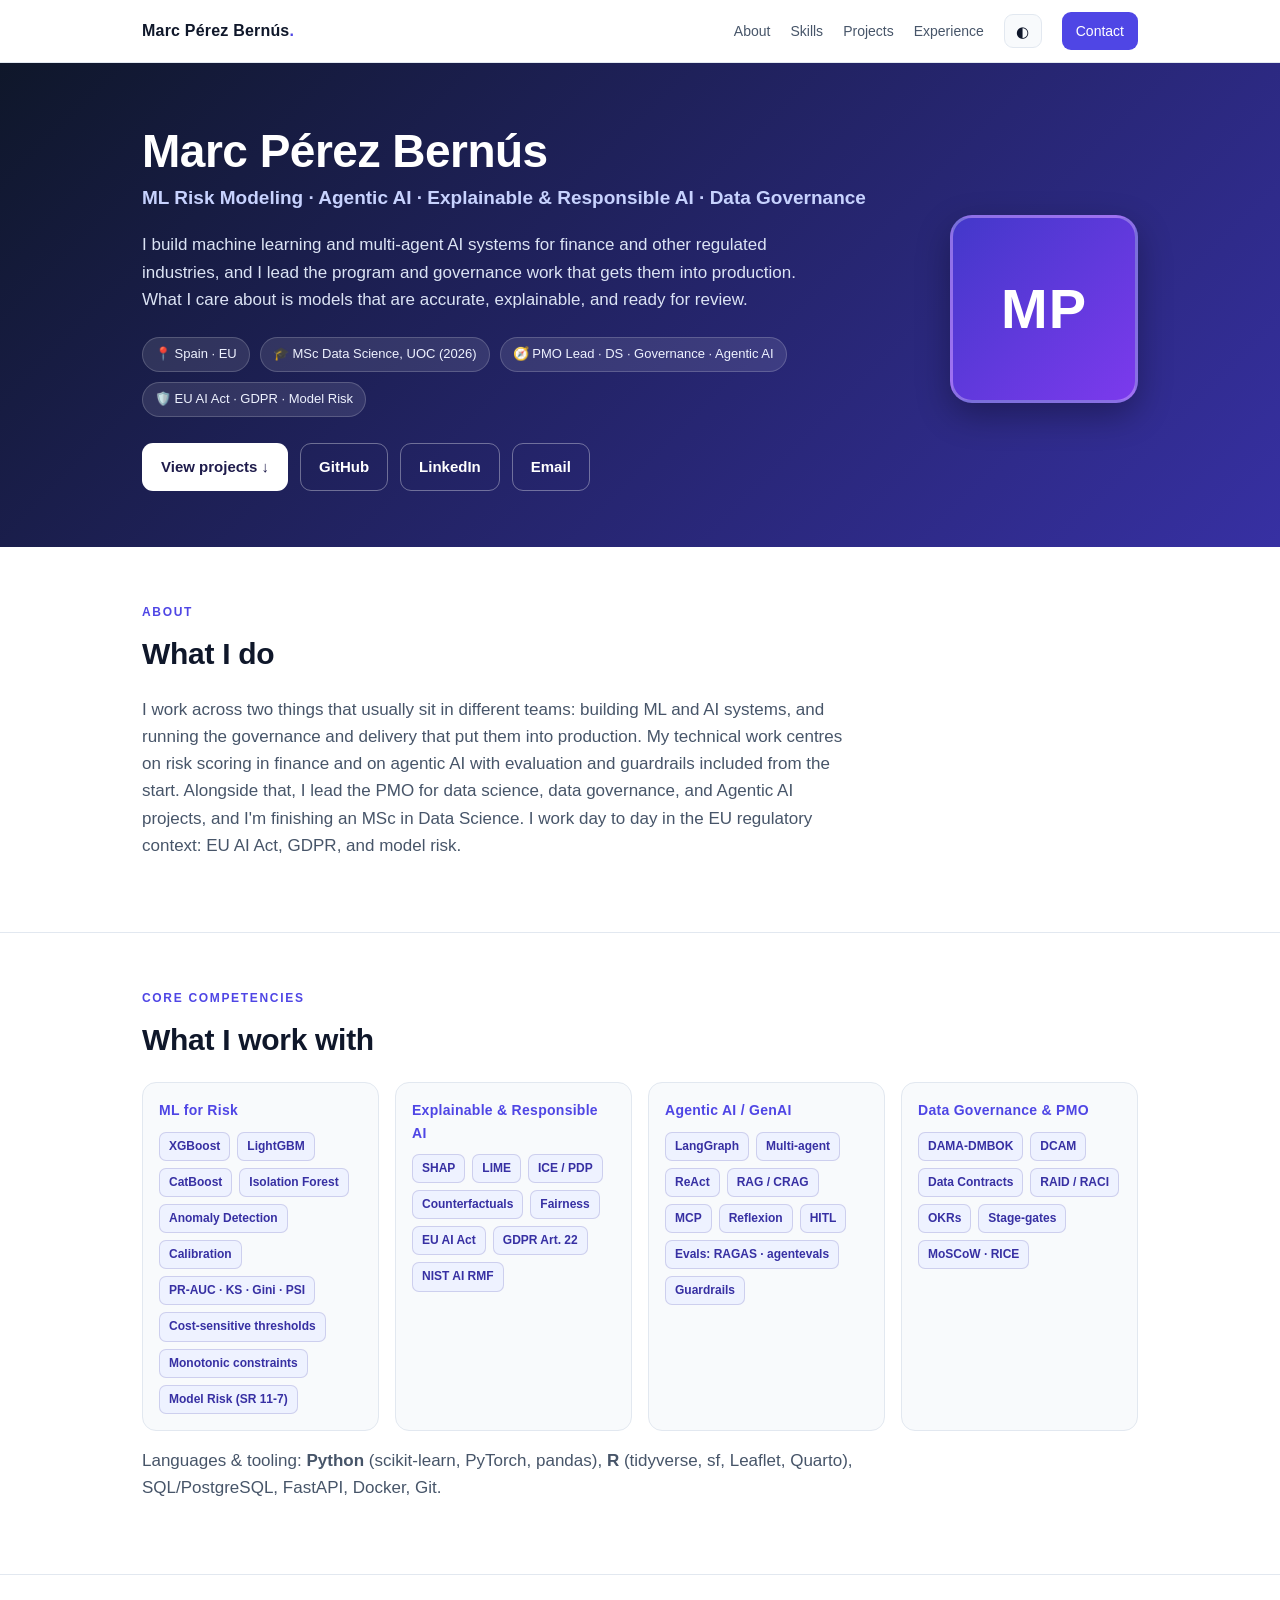
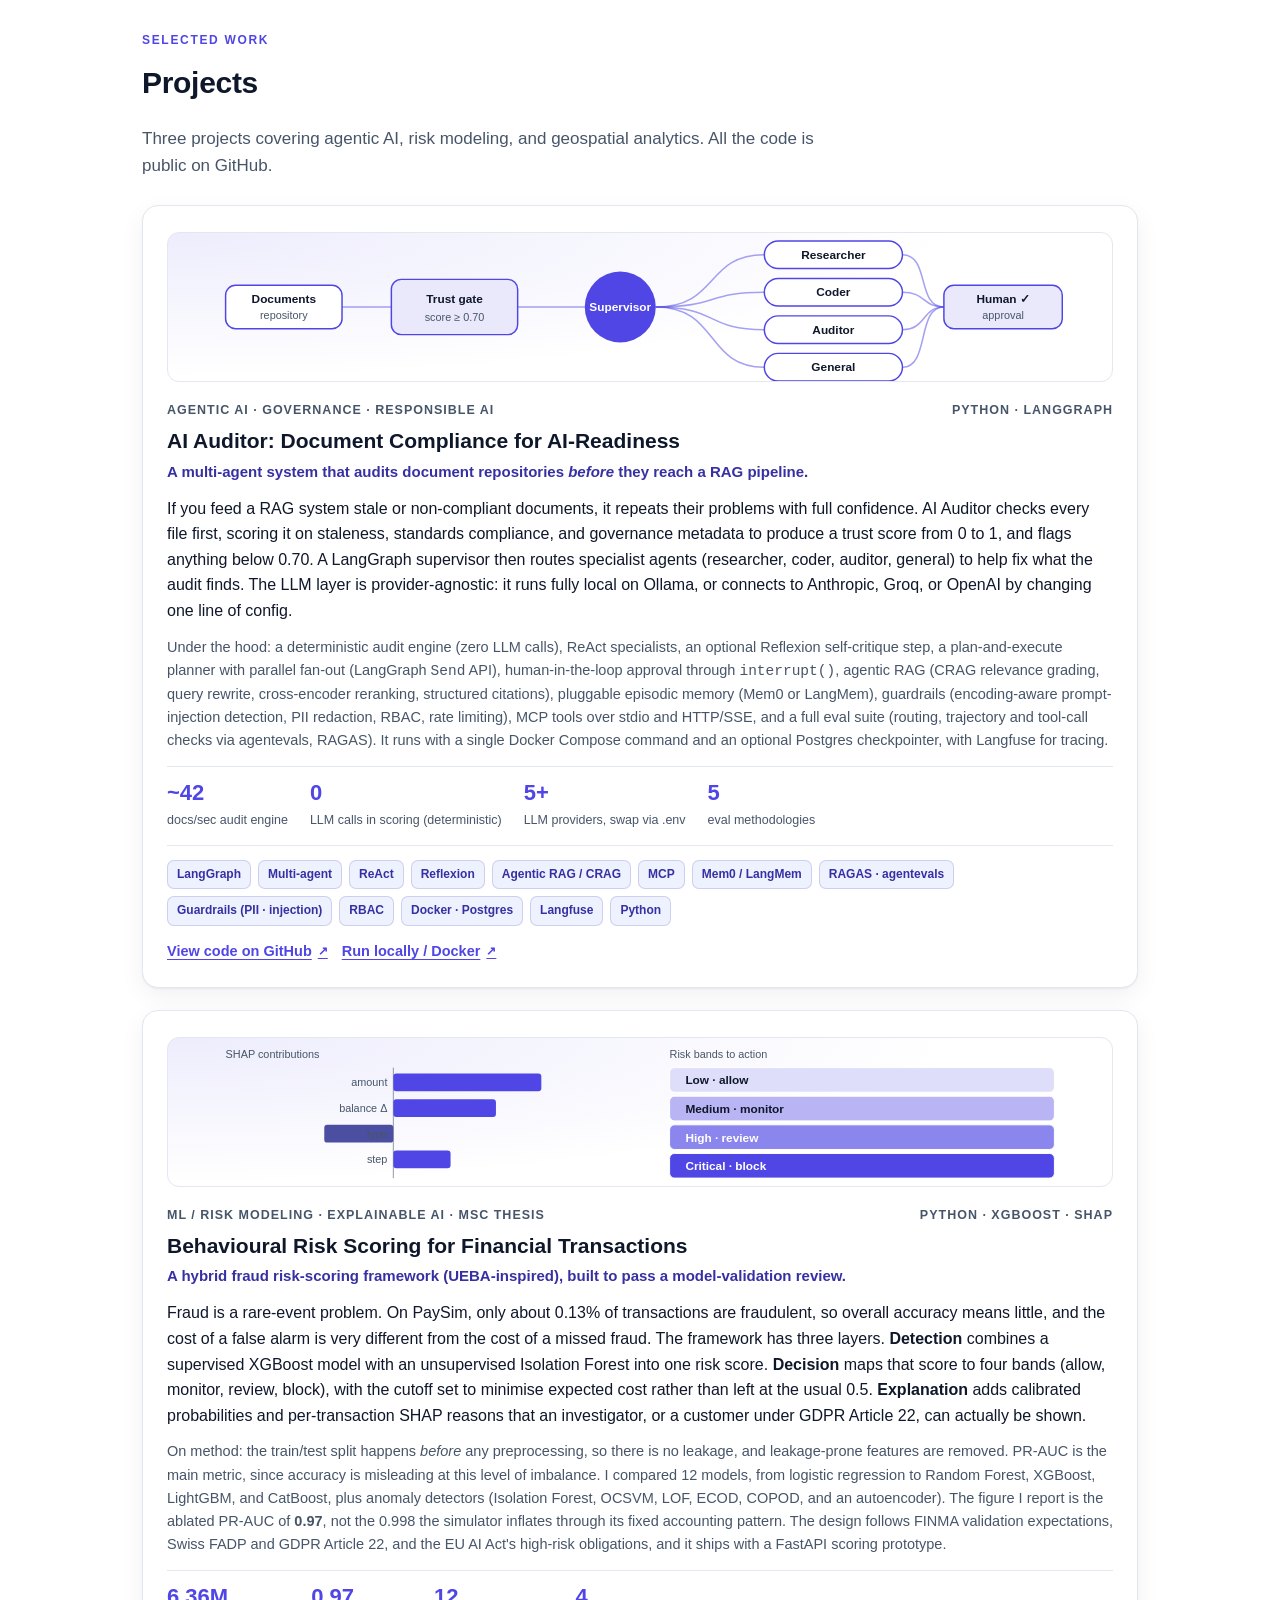
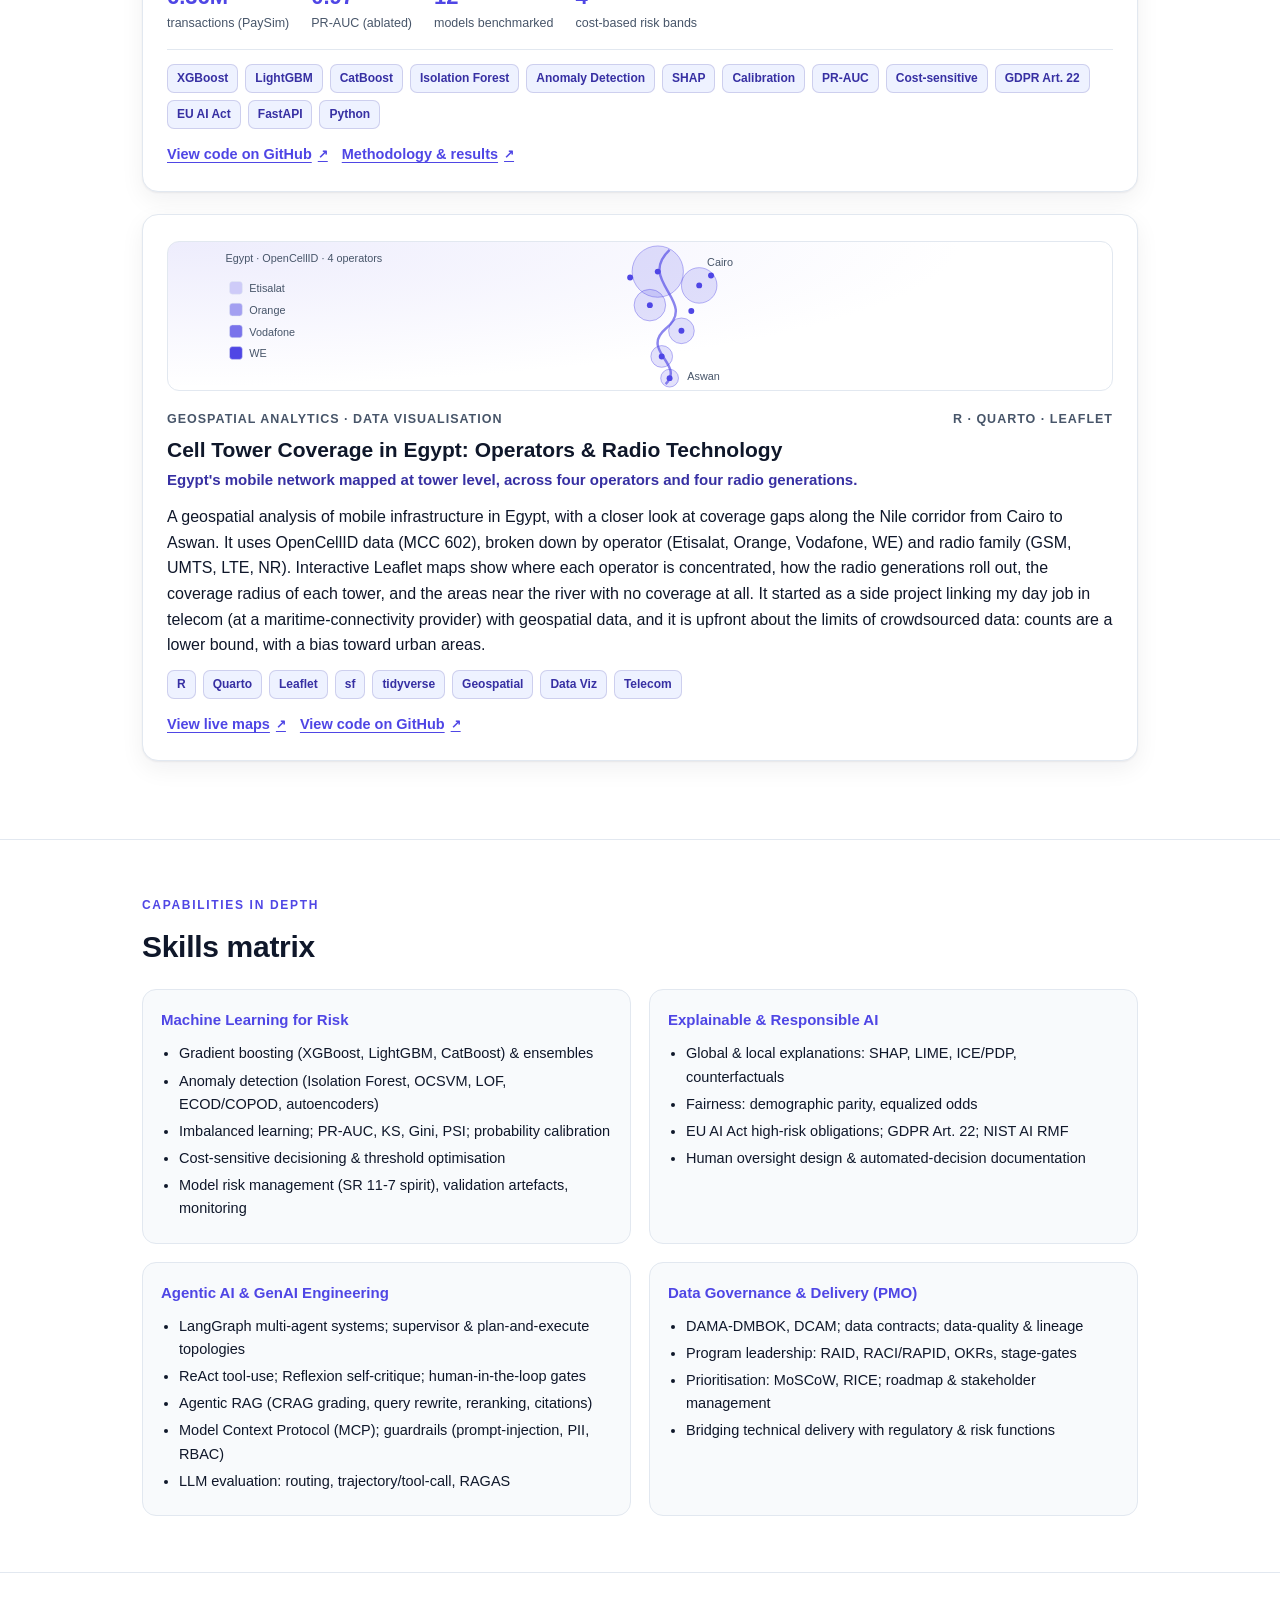
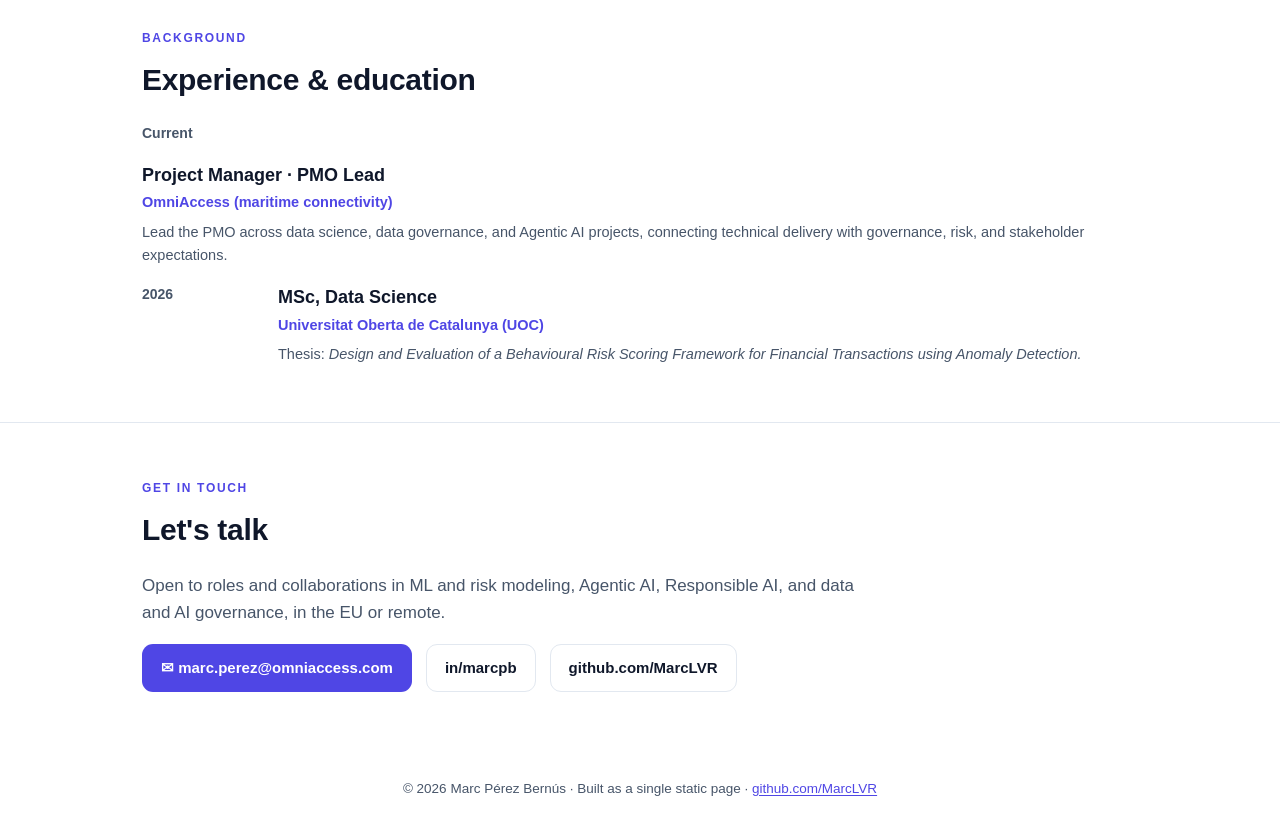
==== index.html @ 015f1d03 "Add files via upload" ====
<!doctype html>
<html lang="en">
<head>
<meta charset="utf-8" />
<meta name="viewport" content="width=device-width, initial-scale=1" />
<title>Marc Pérez Bernús · ML Risk Modeling · Agentic AI · Responsible AI</title>
<meta name="description" content="Marc Pérez Bernús, Data Scientist and PMO lead who builds and governs machine learning and multi-agent AI for regulated industries. ML risk scoring (XGBoost, SHAP, calibration), Agentic AI (LangGraph, RAG, MCP), Responsible AI (EU AI Act, GDPR), and data governance." />
<meta name="author" content="Marc Pérez Bernús" />
<meta name="keywords" content="Machine Learning, Data Science, Risk Modeling, Credit Risk, Fraud Detection, XGBoost, LightGBM, Isolation Forest, SHAP, Explainable AI, Responsible AI, EU AI Act, GDPR, Model Risk Management, Agentic AI, LangGraph, Multi-agent, RAG, MCP, Data Governance, DAMA-DMBOK, PMO, Python" />

<!-- Open Graph / social -->
<meta property="og:type" content="profile" />
<meta property="og:title" content="Marc Pérez Bernús · ML Risk Modeling · Agentic AI · Responsible AI" />
<meta property="og:description" content="Data Scientist and PMO lead who builds and governs AI for regulated industries. Selected projects in ML risk scoring, agentic AI, and geospatial analytics." />
<meta property="og:image" content="https://avatars.githubusercontent.com/u/26000284?v=4" />
<meta name="twitter:card" content="summary" />

<link rel="icon" href="https://avatars.githubusercontent.com/u/26000284?v=4" />

<!-- Structured data for search engines -->
<script type="application/ld+json">
{
  "@context": "https://schema.org",
  "@type": "Person",
  "name": "Marc Pérez Bernús",
  "alternateName": "MarcLVR",
  "jobTitle": "Data Scientist · PMO Lead (Data Science, Data Governance, Agentic AI)",
  "image": "https://avatars.githubusercontent.com/u/26000284?v=4",
  "email": "mailto:marc.perez@omniaccess.com",
  "url": "https://marclvr.github.io",
  "worksFor": { "@type": "Organization", "name": "OmniAccess" },
  "alumniOf": { "@type": "CollegeOrUniversity", "name": "Universitat Oberta de Catalunya (UOC)" },
  "address": { "@type": "PostalAddress", "addressCountry": "ES" },
  "sameAs": [
    "https://github.com/MarcLVR",
    "https://www.linkedin.com/in/marcpb"
  ],
  "knowsAbout": [
    "Machine Learning", "Credit and Fraud Risk Scoring", "XGBoost", "LightGBM", "CatBoost",
    "Anomaly Detection", "Isolation Forest", "Probability Calibration", "PR-AUC", "Cost-sensitive Decisioning",
    "Model Risk Management", "Explainable AI", "SHAP", "Fairness", "Responsible AI",
    "EU AI Act", "GDPR Article 22", "NIST AI RMF",
    "Agentic AI", "LangGraph", "Multi-agent Systems", "ReAct", "Retrieval-Augmented Generation", "Model Context Protocol",
    "LLM Evaluation", "RAGAS", "Guardrails",
    "Data Governance", "DAMA-DMBOK", "DCAM", "Data Contracts", "PMO", "Python"
  ]
}
</script>

<style>
  :root{
    --bg:#ffffff; --surface:#f8fafc; --card:#ffffff; --ink:#0f172a; --muted:#475569;
    --line:#e2e8f0; --accent:#4f46e5; --accent-ink:#3730a3; --chip:#eef2ff; --chip-ink:#3730a3;
    --hero-1:#0f172a; --hero-2:#3730a3; --hero-ink:#e2e8f0; --shadow:0 1px 2px rgba(15,23,42,.06),0 8px 24px rgba(15,23,42,.06);
    --maxw:1040px;
  }
  @media (prefers-color-scheme: dark){
    :root{
      --bg:#0b1020; --surface:#0f172a; --card:#111a2e; --ink:#e8edf6; --muted:#9fb0c9;
      --line:#1e293b; --accent:#818cf8; --accent-ink:#c7d2fe; --chip:#1e1b4b; --chip-ink:#c7d2fe;
      --hero-1:#070b16; --hero-2:#1e1b4b; --hero-ink:#e8edf6; --shadow:0 1px 2px rgba(0,0,0,.4),0 10px 30px rgba(0,0,0,.35);
    }
  }
  [data-theme="light"]{
    --bg:#ffffff; --surface:#f8fafc; --card:#ffffff; --ink:#0f172a; --muted:#475569;
    --line:#e2e8f0; --accent:#4f46e5; --accent-ink:#3730a3; --chip:#eef2ff; --chip-ink:#3730a3;
    --hero-1:#0f172a; --hero-2:#3730a3; --hero-ink:#e2e8f0;
  }
  [data-theme="dark"]{
    --bg:#0b1020; --surface:#0f172a; --card:#111a2e; --ink:#e8edf6; --muted:#9fb0c9;
    --line:#1e293b; --accent:#818cf8; --accent-ink:#c7d2fe; --chip:#1e1b4b; --chip-ink:#c7d2fe;
    --hero-1:#070b16; --hero-2:#1e1b4b; --hero-ink:#e8edf6;
  }

  *{box-sizing:border-box}
  html{scroll-behavior:smooth}
  body{
    margin:0; background:var(--bg); color:var(--ink);
    font:16px/1.6 -apple-system,BlinkMacSystemFont,"Segoe UI",Roboto,Helvetica,Arial,sans-serif;
    -webkit-font-smoothing:antialiased;
  }
  a{color:var(--accent); text-decoration:none}
  a:hover{text-decoration:underline}
  .wrap{max-width:var(--maxw); margin:0 auto; padding:0 22px}
  .skip{position:absolute;left:-9999px} .skip:focus{left:12px;top:12px;background:#fff;color:#000;padding:8px;border-radius:6px;z-index:99}

  /* Header / nav */
  header.nav{position:sticky;top:0;z-index:50;background:color-mix(in srgb,var(--bg) 88%,transparent);
    backdrop-filter:saturate(160%) blur(10px); border-bottom:1px solid var(--line)}
  .nav-in{display:flex;align-items:center;justify-content:space-between;gap:16px;padding:12px 22px;max-width:var(--maxw);margin:0 auto}
  .brand{font-weight:700;letter-spacing:.2px;color:var(--ink)}
  .brand span{color:var(--accent)}
  .nav-links{display:flex;gap:20px;align-items:center}
  .nav-links a{color:var(--muted);font-size:14px;font-weight:500}
  .nav-links a:hover{color:var(--ink);text-decoration:none}
  .nav-links a.btn-sm,.nav-links a.btn-sm:hover{color:#fff;text-decoration:none}
  .toggle{cursor:pointer;border:1px solid var(--line);background:var(--surface);color:var(--ink);
    width:38px;height:34px;border-radius:9px;font-size:15px;line-height:1}
  @media(max-width:720px){.nav-links a:not(.btn-sm){display:none}}

  /* Hero */
  .hero{background:linear-gradient(135deg,var(--hero-1),var(--hero-2));color:var(--hero-ink);
    padding:64px 0 56px;border-bottom:1px solid var(--line)}
  .hero h1{margin:0 0 6px;font-size:clamp(30px,5vw,46px);line-height:1.08;letter-spacing:-.5px;color:#fff}
  .hero .role{font-size:clamp(15px,2.4vw,19px);font-weight:600;color:#c7d2fe;margin:0 0 18px}
  .hero p.lede{max-width:660px;color:#dbe3f4;font-size:17px;margin:0 0 24px}
  .chips{display:flex;flex-wrap:wrap;gap:10px;margin:0 0 26px}
  .chip{background:rgba(255,255,255,.10);border:1px solid rgba(255,255,255,.18);color:#eef2ff;
    padding:6px 12px;border-radius:999px;font-size:13px;font-weight:500}
  .cta{display:flex;flex-wrap:wrap;gap:12px}
  .btn{display:inline-flex;align-items:center;gap:8px;padding:11px 18px;border-radius:11px;font-weight:600;font-size:15px;border:1px solid transparent}
  .btn-primary{background:#fff;color:#1e1b4b}
  .btn-primary:hover{text-decoration:none;transform:translateY(-1px)}
  .btn-ghost{background:transparent;color:#fff;border-color:rgba(255,255,255,.35)}
  .btn-ghost:hover{text-decoration:none;background:rgba(255,255,255,.08)}
  .btn-sm{padding:8px 14px;border-radius:9px;font-size:14px;background:var(--accent);color:#fff;font-weight:600}
  .btn-sm:hover{text-decoration:none;filter:brightness(1.06)}
  .hero .wrap{display:flex;gap:40px;align-items:center}
  .hero-text{flex:1 1 auto;min-width:0}
  .hero-portrait{flex:0 0 auto}
  .hero-portrait .ph{position:relative;width:188px;height:188px;border-radius:22px;overflow:hidden;border:3px solid rgba(255,255,255,.28);box-shadow:0 12px 34px rgba(0,0,0,.32);background:linear-gradient(135deg,#4338ca,#7c3aed);display:flex;align-items:center;justify-content:center}
  .hero-portrait .ph span{color:#fff;font-size:56px;font-weight:700;letter-spacing:1px}
  .hero-portrait .ph img{position:absolute;inset:0;width:100%;height:100%;object-fit:cover}
  @media(max-width:760px){
    .hero .wrap{flex-direction:column;align-items:flex-start;gap:24px}
    .hero-portrait .ph{width:118px;height:118px;border-radius:16px}
    .hero-portrait .ph span{font-size:40px}
  }

  /* Sections */
  section{padding:56px 0;border-bottom:1px solid var(--line)}
  .eyebrow{text-transform:uppercase;letter-spacing:.14em;font-size:12px;font-weight:700;color:var(--accent);margin:0 0 8px}
  h2{font-size:clamp(22px,3.5vw,30px);margin:0 0 18px;letter-spacing:-.3px}
  h3{font-size:18px;margin:0 0 6px}
  .lead{color:var(--muted);max-width:720px;font-size:17px}

  /* Competency band */
  .comp-grid{display:grid;grid-template-columns:repeat(4,1fr);gap:16px;margin-top:8px}
  @media(max-width:880px){.comp-grid{grid-template-columns:repeat(2,1fr)}}
  @media(max-width:520px){.comp-grid{grid-template-columns:1fr}}
  .comp{background:var(--surface);border:1px solid var(--line);border-radius:14px;padding:16px}
  .comp h4{margin:0 0 10px;font-size:14px;letter-spacing:.02em}
  .comp h4 b{color:var(--accent)}
  .tags{display:flex;flex-wrap:wrap;gap:7px}
  .tag{background:var(--chip);color:var(--chip-ink);font-size:12px;font-weight:600;padding:4px 9px;border-radius:7px;border:1px solid color-mix(in srgb,var(--chip-ink) 18%,transparent)}

  /* Projects */
  .proj{background:var(--card);border:1px solid var(--line);border-radius:16px;padding:24px;margin-bottom:22px;box-shadow:var(--shadow)}
  .proj-head{display:flex;justify-content:space-between;gap:16px;flex-wrap:wrap;align-items:flex-start}
  .proj-head .meta{font-size:12.5px;color:var(--muted);font-weight:600;text-transform:uppercase;letter-spacing:.08em}
  .proj h3{font-size:21px;margin:4px 0 2px}
  .proj .sub{color:var(--accent-ink);font-weight:600;font-size:15px;margin:0 0 12px}
  [data-theme="dark"] .proj .sub,@media(prefers-color-scheme:dark){.proj .sub{color:var(--accent)}}
  .proj p{margin:0 0 12px;color:var(--ink)}
  .proj .muted{color:var(--muted);font-size:14.5px}
  .viz-wrap{height:150px;border-radius:12px;overflow:hidden;margin:2px 0 18px;border:1px solid var(--line);background:radial-gradient(120% 140% at 0% 0%,color-mix(in srgb,var(--accent) 10%,var(--card)),var(--card) 70%)}
  .viz{display:block;width:100%;height:100%}
  .viz .node{fill:var(--card);stroke:var(--accent);stroke-width:1.5}
  .viz .node-soft{fill:color-mix(in srgb,var(--accent) 12%,var(--card));stroke:var(--accent);stroke-width:1.5}
  .viz .node-accent{fill:var(--accent)}
  .viz .edge{stroke:var(--accent);stroke-width:1.6;fill:none;opacity:.5}
  .viz .axis{stroke:var(--muted);stroke-width:1;opacity:.6}
  .viz .bar{fill:var(--accent)}
  .viz .bar-neg{fill:color-mix(in srgb,var(--accent) 45%,var(--muted))}
  .viz .band{stroke:var(--card);stroke-width:1}
  .viz .b1{fill:color-mix(in srgb,var(--accent) 18%,var(--card))}
  .viz .b2{fill:color-mix(in srgb,var(--accent) 40%,var(--card))}
  .viz .b3{fill:color-mix(in srgb,var(--accent) 66%,var(--card))}
  .viz .b4{fill:var(--accent)}
  .viz .river{stroke:var(--accent);stroke-width:2.5;fill:none;opacity:.65}
  .viz .cov{fill:color-mix(in srgb,var(--accent) 16%,transparent);stroke:var(--accent);stroke-opacity:.4;stroke-width:1}
  .viz .tower{fill:var(--accent)}
  .viz .lg{stroke:var(--line);stroke-width:.5}
  .viz .lg1{fill:color-mix(in srgb,var(--accent) 28%,var(--card))}
  .viz .lg2{fill:color-mix(in srgb,var(--accent) 52%,var(--card))}
  .viz .lg3{fill:color-mix(in srgb,var(--accent) 76%,var(--card))}
  .viz .lg4{fill:var(--accent)}
  .viz .lbl{fill:var(--ink);font:600 12px -apple-system,BlinkMacSystemFont,"Segoe UI",Roboto,sans-serif}
  .viz .lbl-sm{fill:var(--muted);font:500 11px -apple-system,BlinkMacSystemFont,"Segoe UI",Roboto,sans-serif}
  .viz .lbl-on{fill:#fff;font:600 12px -apple-system,BlinkMacSystemFont,"Segoe UI",Roboto,sans-serif}
  @media print{.viz-wrap{display:none}}
  .kpis{display:flex;flex-wrap:wrap;gap:22px;margin:14px 0 4px;padding:14px 0;border-top:1px solid var(--line);border-bottom:1px solid var(--line)}
  .kpi b{display:block;font-size:22px;color:var(--accent);line-height:1.1}
  .kpi span{font-size:12.5px;color:var(--muted)}
  .proj-links{display:flex;gap:14px;flex-wrap:wrap;margin-top:14px}
  .proj-links a{font-weight:600;font-size:14.5px;display:inline-flex;align-items:center;gap:6px;text-decoration:underline;text-underline-offset:3px}
  .arrow{font-size:12px}

  /* Skills matrix */
  .matrix{display:grid;grid-template-columns:repeat(2,1fr);gap:18px}
  @media(max-width:760px){.matrix{grid-template-columns:1fr}}
  .col{background:var(--surface);border:1px solid var(--line);border-radius:14px;padding:18px}
  .col h3{font-size:15px;color:var(--accent);margin-bottom:10px}
  .col ul{margin:0;padding-left:18px;color:var(--ink)}
  .col li{margin:4px 0;font-size:14.5px}

  /* Experience */
  .xp{display:grid;grid-template-columns:1fr;gap:16px}
  .xp-item{display:flex;gap:16px;flex-wrap:wrap}
  .xp-item .when{min-width:120px;color:var(--muted);font-size:14px;font-weight:600}
  .xp-item .what h3{margin:0 0 2px}
  .xp-item .what .org{color:var(--accent);font-weight:600;font-size:14.5px}
  .xp-item .what p{margin:6px 0 0;color:var(--muted);font-size:14.5px}

  /* Contact */
  .contact{display:flex;gap:14px;flex-wrap:wrap;margin-top:8px}
  footer{padding:30px 0;color:var(--muted);font-size:13.5px;text-align:center}
  footer a{text-decoration:underline;text-underline-offset:2px}

  @media print{
    header.nav,.toggle,.cta,.btn{display:none!important}
    .hero{background:#fff;color:#000;padding:24px 0}
    .hero h1,.hero .role,.hero p.lede,.chip{color:#000!important}
    .chip{border-color:#999;background:#fff}
    section{padding:18px 0;break-inside:avoid}
    a{color:#000}
  }
</style>
</head>
<body>
<a class="skip" href="#main">Skip to content</a>

<header class="nav">
  <div class="nav-in">
    <a class="brand" href="#top">Marc Pérez Bernús<span>.</span></a>
    <nav class="nav-links" aria-label="Primary">
      <a href="#about">About</a>
      <a href="#skills">Skills</a>
      <a href="#projects">Projects</a>
      <a href="#experience">Experience</a>
      <button class="toggle" id="themeToggle" title="Toggle light / dark" aria-label="Toggle colour theme">◐</button>
      <a class="btn-sm" href="#contact">Contact</a>
    </nav>
  </div>
</header>

<a id="top"></a>
<section class="hero" style="border-bottom:none">
  <div class="wrap">
    <div class="hero-text">
    <h1>Marc Pérez Bernús</h1>
    <p class="role">ML&nbsp;Risk&nbsp;Modeling&nbsp;·&nbsp;Agentic&nbsp;AI&nbsp;·&nbsp;Explainable&nbsp;&amp;&nbsp;Responsible&nbsp;AI&nbsp;·&nbsp;Data&nbsp;Governance</p>
    <p class="lede">I build machine learning and multi-agent AI systems for finance and other regulated industries, and I lead the program and governance work that gets them into production. What I care about is models that are accurate, explainable, and ready for review.</p>
    <div class="chips">
      <span class="chip">📍 Spain · EU</span>
      <span class="chip">🎓 MSc Data Science, UOC (2026)</span>
      <span class="chip">🧭 PMO Lead · DS · Governance · Agentic AI</span>
      <span class="chip">🛡️ EU AI Act · GDPR · Model Risk</span>
    </div>
    <div class="cta">
      <a class="btn btn-primary" href="#projects">View projects ↓</a>
      <a class="btn btn-ghost" href="https://github.com/MarcLVR" rel="noopener">GitHub</a>
      <a class="btn btn-ghost" href="https://www.linkedin.com/in/marcpb" rel="noopener">LinkedIn</a>
      <a class="btn btn-ghost" href="mailto:marc.perez@omniaccess.com">Email</a>
    </div>
    </div>
    <div class="hero-portrait">
      <div class="ph"><span>MP</span><img src="https://avatars.githubusercontent.com/u/26000284?v=4" alt="Marc Pérez Bernús" loading="lazy" onerror="this.style.display='none'" /></div>
    </div>
  </div>
</section>

<main id="main">

<section id="about">
  <div class="wrap">
    <p class="eyebrow">About</p>
    <h2>What I do</h2>
    <p class="lead">I work across two things that usually sit in different teams: building ML and AI systems, and running the governance and delivery that put them into production. My technical work centres on risk scoring in finance and on agentic AI with evaluation and guardrails included from the start. Alongside that, I lead the PMO for data science, data governance, and Agentic AI projects, and I'm finishing an MSc in Data Science. I work day to day in the EU regulatory context: EU AI Act, GDPR, and model risk.</p>
  </div>
</section>

<section id="skills">
  <div class="wrap">
    <p class="eyebrow">Core competencies</p>
    <h2>What I work with</h2>
    <div class="comp-grid">
      <div class="comp">
        <h4><b>ML for Risk</b></h4>
        <div class="tags">
          <span class="tag">XGBoost</span><span class="tag">LightGBM</span><span class="tag">CatBoost</span>
          <span class="tag">Isolation Forest</span><span class="tag">Anomaly Detection</span>
          <span class="tag">Calibration</span><span class="tag">PR-AUC · KS · Gini · PSI</span>
          <span class="tag">Cost-sensitive thresholds</span><span class="tag">Monotonic constraints</span>
          <span class="tag">Model Risk (SR 11-7)</span>
        </div>
      </div>
      <div class="comp">
        <h4><b>Explainable &amp; Responsible AI</b></h4>
        <div class="tags">
          <span class="tag">SHAP</span><span class="tag">LIME</span><span class="tag">ICE / PDP</span>
          <span class="tag">Counterfactuals</span><span class="tag">Fairness</span>
          <span class="tag">EU AI Act</span><span class="tag">GDPR Art. 22</span><span class="tag">NIST AI RMF</span>
        </div>
      </div>
      <div class="comp">
        <h4><b>Agentic AI / GenAI</b></h4>
        <div class="tags">
          <span class="tag">LangGraph</span><span class="tag">Multi-agent</span><span class="tag">ReAct</span>
          <span class="tag">RAG / CRAG</span><span class="tag">MCP</span><span class="tag">Reflexion</span>
          <span class="tag">HITL</span><span class="tag">Evals: RAGAS · agentevals</span><span class="tag">Guardrails</span>
        </div>
      </div>
      <div class="comp">
        <h4><b>Data Governance &amp; PMO</b></h4>
        <div class="tags">
          <span class="tag">DAMA-DMBOK</span><span class="tag">DCAM</span><span class="tag">Data Contracts</span>
          <span class="tag">RAID / RACI</span><span class="tag">OKRs</span><span class="tag">Stage-gates</span>
          <span class="tag">MoSCoW · RICE</span>
        </div>
      </div>
    </div>
    <p class="lead" style="margin-top:16px">Languages &amp; tooling: <strong>Python</strong> (scikit-learn, PyTorch, pandas), <strong>R</strong> (tidyverse, sf, Leaflet, Quarto), SQL/PostgreSQL, FastAPI, Docker, Git.</p>
  </div>
</section>

<section id="projects">
  <div class="wrap">
    <p class="eyebrow">Selected work</p>
    <h2>Projects</h2>
    <p class="lead" style="margin-bottom:26px">Three projects covering agentic AI, risk modeling, and geospatial analytics. All the code is public on GitHub.</p>

    <!-- Project 1 -->
    <article class="proj">
      <div class="viz-wrap">
        <svg class="viz" viewBox="0 0 880 150" preserveAspectRatio="xMidYMid meet" role="img" aria-label="Multi-agent architecture: documents pass a trust-score gate, a supervisor routes specialist agents, then human approval before action">
          <rect class="node" x="20" y="53" width="118" height="44" rx="10"/>
          <text class="lbl" x="79" y="71" text-anchor="middle">Documents</text>
          <text class="lbl-sm" x="79" y="87" text-anchor="middle">repository</text>
          <path class="edge" d="M138 75 H188"/>
          <rect class="node-soft" x="188" y="47" width="128" height="56" rx="10"/>
          <text class="lbl" x="252" y="71" text-anchor="middle">Trust gate</text>
          <text class="lbl-sm" x="252" y="89" text-anchor="middle">score ≥ 0.70</text>
          <path class="edge" d="M316 75 H384"/>
          <circle class="node-accent" cx="420" cy="75" r="36"/>
          <text class="lbl-on" x="420" y="79" text-anchor="middle">Supervisor</text>
          <path class="edge" d="M456 75 C520 75,506 22,566 22"/>
          <path class="edge" d="M456 75 C520 75,506 60,566 60"/>
          <path class="edge" d="M456 75 C520 75,506 98,566 98"/>
          <path class="edge" d="M456 75 C520 75,506 136,566 136"/>
          <rect class="node" x="566" y="8" width="140" height="28" rx="14"/><text class="lbl" x="636" y="26" text-anchor="middle">Researcher</text>
          <rect class="node" x="566" y="46" width="140" height="28" rx="14"/><text class="lbl" x="636" y="64" text-anchor="middle">Coder</text>
          <rect class="node" x="566" y="84" width="140" height="28" rx="14"/><text class="lbl" x="636" y="102" text-anchor="middle">Auditor</text>
          <rect class="node" x="566" y="122" width="140" height="28" rx="14"/><text class="lbl" x="636" y="140" text-anchor="middle">General</text>
          <path class="edge" d="M706 22 C734 22,720 75,748 75"/>
          <path class="edge" d="M706 60 C730 60,726 75,748 75"/>
          <path class="edge" d="M706 98 C730 98,726 75,748 75"/>
          <path class="edge" d="M706 136 C734 136,720 75,748 75"/>
          <rect class="node-soft" x="748" y="53" width="120" height="44" rx="10"/>
          <text class="lbl" x="808" y="71" text-anchor="middle">Human ✓</text>
          <text class="lbl-sm" x="808" y="87" text-anchor="middle">approval</text>
        </svg>
      </div>
      <div class="proj-head">
        <div>
          <div class="meta">Agentic AI · Governance · Responsible AI</div>
          <h3>AI Auditor: Document Compliance for AI-Readiness</h3>
        </div>
        <div class="meta">Python · LangGraph</div>
      </div>
      <p class="sub">A multi-agent system that audits document repositories <em>before</em> they reach a RAG pipeline.</p>
      <p>If you feed a RAG system stale or non-compliant documents, it repeats their problems with full confidence. AI Auditor checks every file first, scoring it on staleness, standards compliance, and governance metadata to produce a trust score from 0 to 1, and flags anything below 0.70. A LangGraph supervisor then routes specialist agents (researcher, coder, auditor, general) to help fix what the audit finds. The LLM layer is provider-agnostic: it runs fully local on Ollama, or connects to Anthropic, Groq, or OpenAI by changing one line of config.</p>
      <p class="muted">Under the hood: a deterministic audit engine (zero LLM calls), ReAct specialists, an optional Reflexion self-critique step, a plan-and-execute planner with parallel fan-out (LangGraph <code>Send</code> API), human-in-the-loop approval through <code>interrupt()</code>, agentic RAG (CRAG relevance grading, query rewrite, cross-encoder reranking, structured citations), pluggable episodic memory (Mem0 or LangMem), guardrails (encoding-aware prompt-injection detection, PII redaction, RBAC, rate limiting), MCP tools over stdio and HTTP/SSE, and a full eval suite (routing, trajectory and tool-call checks via agentevals, RAGAS). It runs with a single Docker Compose command and an optional Postgres checkpointer, with Langfuse for tracing.</p>
      <div class="kpis">
        <div class="kpi"><b>~42</b><span>docs/sec audit engine</span></div>
        <div class="kpi"><b>0</b><span>LLM calls in scoring (deterministic)</span></div>
        <div class="kpi"><b>5+</b><span>LLM providers, swap via .env</span></div>
        <div class="kpi"><b>5</b><span>eval methodologies</span></div>
      </div>
      <div class="tags" style="margin-top:14px">
        <span class="tag">LangGraph</span><span class="tag">Multi-agent</span><span class="tag">ReAct</span><span class="tag">Reflexion</span>
        <span class="tag">Agentic RAG / CRAG</span><span class="tag">MCP</span><span class="tag">Mem0 / LangMem</span>
        <span class="tag">RAGAS · agentevals</span><span class="tag">Guardrails (PII · injection)</span><span class="tag">RBAC</span>
        <span class="tag">Docker · Postgres</span><span class="tag">Langfuse</span><span class="tag">Python</span>
      </div>
      <div class="proj-links">
        <a href="https://github.com/MarcLVR/SOTA_AAI" rel="noopener">View code on GitHub <span class="arrow">↗</span></a>
        <a href="https://github.com/MarcLVR/SOTA_AAI#installation" rel="noopener">Run locally / Docker <span class="arrow">↗</span></a>
      </div>
    </article>

    <!-- Project 2 -->
    <article class="proj">
      <div class="viz-wrap">
        <svg class="viz" viewBox="0 0 880 150" preserveAspectRatio="xMidYMid meet" role="img" aria-label="Explainable risk scoring: SHAP-style feature contributions on the left and four risk bands mapped to actions on the right">
          <text class="lbl-sm" x="20" y="20">SHAP contributions</text>
          <line class="axis" x1="190" y1="30" x2="190" y2="142"/>
          <rect class="bar" x="190" y="36" width="150" height="18" rx="3"/>
          <text class="lbl-sm" x="184" y="49" text-anchor="end">amount</text>
          <rect class="bar" x="190" y="62" width="104" height="18" rx="3"/>
          <text class="lbl-sm" x="184" y="75" text-anchor="end">balance Δ</text>
          <rect class="bar-neg" x="120" y="88" width="70" height="18" rx="3"/>
          <text class="lbl-sm" x="184" y="101" text-anchor="end">type</text>
          <rect class="bar" x="190" y="114" width="58" height="18" rx="3"/>
          <text class="lbl-sm" x="184" y="127" text-anchor="end">step</text>
          <text class="lbl-sm" x="470" y="20">Risk bands to action</text>
          <rect class="band b1" x="470" y="30" width="390" height="25" rx="5"/><text class="lbl" x="486" y="47">Low · allow</text>
          <rect class="band b2" x="470" y="59" width="390" height="25" rx="5"/><text class="lbl" x="486" y="76">Medium · monitor</text>
          <rect class="band b3" x="470" y="88" width="390" height="25" rx="5"/><text class="lbl-on" x="486" y="105">High · review</text>
          <rect class="band b4" x="470" y="117" width="390" height="25" rx="5"/><text class="lbl-on" x="486" y="134">Critical · block</text>
        </svg>
      </div>
      <div class="proj-head">
        <div>
          <div class="meta">ML / Risk Modeling · Explainable AI · MSc Thesis</div>
          <h3>Behavioural Risk Scoring for Financial Transactions</h3>
        </div>
        <div class="meta">Python · XGBoost · SHAP</div>
      </div>
      <p class="sub">A hybrid fraud risk-scoring framework (UEBA-inspired), built to pass a model-validation review.</p>
      <p>Fraud is a rare-event problem. On PaySim, only about 0.13% of transactions are fraudulent, so overall accuracy means little, and the cost of a false alarm is very different from the cost of a missed fraud. The framework has three layers. <strong>Detection</strong> combines a supervised XGBoost model with an unsupervised Isolation Forest into one risk score. <strong>Decision</strong> maps that score to four bands (allow, monitor, review, block), with the cutoff set to minimise expected cost rather than left at the usual 0.5. <strong>Explanation</strong> adds calibrated probabilities and per-transaction SHAP reasons that an investigator, or a customer under GDPR Article 22, can actually be shown.</p>
      <p class="muted">On method: the train/test split happens <em>before</em> any preprocessing, so there is no leakage, and leakage-prone features are removed. PR-AUC is the main metric, since accuracy is misleading at this level of imbalance. I compared 12 models, from logistic regression to Random Forest, XGBoost, LightGBM, and CatBoost, plus anomaly detectors (Isolation Forest, OCSVM, LOF, ECOD, COPOD, and an autoencoder). The figure I report is the ablated PR-AUC of <strong>0.97</strong>, not the 0.998 the simulator inflates through its fixed accounting pattern. The design follows FINMA validation expectations, Swiss FADP and GDPR Article 22, and the EU AI Act's high-risk obligations, and it ships with a FastAPI scoring prototype.</p>
      <div class="kpis">
        <div class="kpi"><b>6.36M</b><span>transactions (PaySim)</span></div>
        <div class="kpi"><b>0.97</b><span>PR-AUC (ablated)</span></div>
        <div class="kpi"><b>12</b><span>models benchmarked</span></div>
        <div class="kpi"><b>4</b><span>cost-based risk bands</span></div>
      </div>
      <div class="tags" style="margin-top:14px">
        <span class="tag">XGBoost</span><span class="tag">LightGBM</span><span class="tag">CatBoost</span><span class="tag">Isolation Forest</span>
        <span class="tag">Anomaly Detection</span><span class="tag">SHAP</span><span class="tag">Calibration</span>
        <span class="tag">PR-AUC</span><span class="tag">Cost-sensitive</span><span class="tag">GDPR Art. 22</span>
        <span class="tag">EU AI Act</span><span class="tag">FastAPI</span><span class="tag">Python</span>
      </div>
      <div class="proj-links">
        <a href="https://github.com/MarcLVR/financial-fraud-anomaly-detection" rel="noopener">View code on GitHub <span class="arrow">↗</span></a>
        <a href="https://github.com/MarcLVR/financial-fraud-anomaly-detection#methodology-highlights" rel="noopener">Methodology &amp; results <span class="arrow">↗</span></a>
      </div>
    </article>

    <!-- Project 3 -->
    <article class="proj">
      <div class="viz-wrap">
        <svg class="viz" viewBox="0 0 880 150" preserveAspectRatio="xMidYMid meet" role="img" aria-label="Stylized coverage map along the Nile from Cairo to Aswan, showing four operators and cell tower locations with coverage radius">
          <text class="lbl-sm" x="20" y="20">Egypt · OpenCellID · 4 operators</text>
          <rect class="lg lg1" x="24" y="40" width="13" height="13" rx="3"/><text class="lbl-sm" x="44" y="51">Etisalat</text>
          <rect class="lg lg2" x="24" y="62" width="13" height="13" rx="3"/><text class="lbl-sm" x="44" y="73">Orange</text>
          <rect class="lg lg3" x="24" y="84" width="13" height="13" rx="3"/><text class="lbl-sm" x="44" y="95">Vodafone</text>
          <rect class="lg lg4" x="24" y="106" width="13" height="13" rx="3"/><text class="lbl-sm" x="44" y="117">WE</text>
          <path class="river" d="M470 8 C436 40,500 60,466 88 C440 110,486 124,466 144"/>
          <text class="lbl-sm" x="508" y="24">Cairo</text>
          <text class="lbl-sm" x="488" y="140">Aswan</text>
          <circle class="cov" cx="458" cy="30" r="26"/>
          <circle class="cov" cx="500" cy="44" r="18"/>
          <circle class="cov" cx="450" cy="64" r="16"/>
          <circle class="cov" cx="482" cy="90" r="13"/>
          <circle class="cov" cx="462" cy="116" r="11"/>
          <circle class="cov" cx="470" cy="138" r="9"/>
          <g class="tower">
            <circle cx="458" cy="30" r="3"/><circle cx="500" cy="44" r="3"/><circle cx="450" cy="64" r="3"/>
            <circle cx="482" cy="90" r="3"/><circle cx="462" cy="116" r="3"/><circle cx="470" cy="138" r="3"/>
            <circle cx="430" cy="36" r="3"/><circle cx="492" cy="70" r="3"/><circle cx="512" cy="34" r="3"/>
          </g>
        </svg>
      </div>
      <div class="proj-head">
        <div>
          <div class="meta">Geospatial Analytics · Data Visualisation</div>
          <h3>Cell Tower Coverage in Egypt: Operators &amp; Radio Technology</h3>
        </div>
        <div class="meta">R · Quarto · Leaflet</div>
      </div>
      <p class="sub">Egypt's mobile network mapped at tower level, across four operators and four radio generations.</p>
      <p>A geospatial analysis of mobile infrastructure in Egypt, with a closer look at coverage gaps along the Nile corridor from Cairo to Aswan. It uses OpenCellID data (MCC 602), broken down by operator (Etisalat, Orange, Vodafone, WE) and radio family (GSM, UMTS, LTE, NR). Interactive Leaflet maps show where each operator is concentrated, how the radio generations roll out, the coverage radius of each tower, and the areas near the river with no coverage at all. It started as a side project linking my day job in telecom (at a maritime-connectivity provider) with geospatial data, and it is upfront about the limits of crowdsourced data: counts are a lower bound, with a bias toward urban areas.</p>
      <div class="tags" style="margin-top:6px">
        <span class="tag">R</span><span class="tag">Quarto</span><span class="tag">Leaflet</span><span class="tag">sf</span>
        <span class="tag">tidyverse</span><span class="tag">Geospatial</span><span class="tag">Data Viz</span><span class="tag">Telecom</span>
      </div>
      <div class="proj-links">
        <a href="https://marclvr.github.io/CellTowers/" rel="noopener">View live maps <span class="arrow">↗</span></a>
        <a href="https://github.com/MarcLVR/CellTowers" rel="noopener">View code on GitHub <span class="arrow">↗</span></a>
      </div>
    </article>

  </div>
</section>

<section id="skills-detail">
  <div class="wrap">
    <p class="eyebrow">Capabilities in depth</p>
    <h2>Skills matrix</h2>
    <div class="matrix">
      <div class="col">
        <h3>Machine Learning for Risk</h3>
        <ul>
          <li>Gradient boosting (XGBoost, LightGBM, CatBoost) &amp; ensembles</li>
          <li>Anomaly detection (Isolation Forest, OCSVM, LOF, ECOD/COPOD, autoencoders)</li>
          <li>Imbalanced learning; PR-AUC, KS, Gini, PSI; probability calibration</li>
          <li>Cost-sensitive decisioning &amp; threshold optimisation</li>
          <li>Model risk management (SR 11-7 spirit), validation artefacts, monitoring</li>
        </ul>
      </div>
      <div class="col">
        <h3>Explainable &amp; Responsible AI</h3>
        <ul>
          <li>Global &amp; local explanations: SHAP, LIME, ICE/PDP, counterfactuals</li>
          <li>Fairness: demographic parity, equalized odds</li>
          <li>EU AI Act high-risk obligations; GDPR Art. 22; NIST AI RMF</li>
          <li>Human oversight design &amp; automated-decision documentation</li>
        </ul>
      </div>
      <div class="col">
        <h3>Agentic AI &amp; GenAI Engineering</h3>
        <ul>
          <li>LangGraph multi-agent systems; supervisor &amp; plan-and-execute topologies</li>
          <li>ReAct tool-use; Reflexion self-critique; human-in-the-loop gates</li>
          <li>Agentic RAG (CRAG grading, query rewrite, reranking, citations)</li>
          <li>Model Context Protocol (MCP); guardrails (prompt-injection, PII, RBAC)</li>
          <li>LLM evaluation: routing, trajectory/tool-call, RAGAS</li>
        </ul>
      </div>
      <div class="col">
        <h3>Data Governance &amp; Delivery (PMO)</h3>
        <ul>
          <li>DAMA-DMBOK, DCAM; data contracts; data-quality &amp; lineage</li>
          <li>Program leadership: RAID, RACI/RAPID, OKRs, stage-gates</li>
          <li>Prioritisation: MoSCoW, RICE; roadmap &amp; stakeholder management</li>
          <li>Bridging technical delivery with regulatory &amp; risk functions</li>
        </ul>
      </div>
    </div>
  </div>
</section>

<section id="experience">
  <div class="wrap">
    <p class="eyebrow">Background</p>
    <h2>Experience &amp; education</h2>
    <div class="xp">
      <div class="xp-item">
        <div class="when">Current</div>
        <div class="what">
          <h3>Project Manager · PMO Lead</h3>
          <div class="org">OmniAccess (maritime connectivity)</div>
          <p>Lead the PMO across data science, data governance, and Agentic AI projects, connecting technical delivery with governance, risk, and stakeholder expectations.</p>
        </div>
      </div>
      <div class="xp-item">
        <div class="when">2026</div>
        <div class="what">
          <h3>MSc, Data Science</h3>
          <div class="org">Universitat Oberta de Catalunya (UOC)</div>
          <p>Thesis: <em>Design and Evaluation of a Behavioural Risk Scoring Framework for Financial Transactions using Anomaly Detection.</em></p>
        </div>
      </div>
    </div>
  </div>
</section>

<section id="contact" style="border-bottom:none">
  <div class="wrap">
    <p class="eyebrow">Get in touch</p>
    <h2>Let's talk</h2>
    <p class="lead">Open to roles and collaborations in ML and risk modeling, Agentic AI, Responsible AI, and data and AI governance, in the EU or remote.</p>
    <div class="contact">
      <a class="btn btn-primary" style="background:var(--accent);color:#fff" href="mailto:marc.perez@omniaccess.com">✉ marc.perez@omniaccess.com</a>
      <a class="btn btn-ghost" style="border-color:var(--line);color:var(--ink)" href="https://www.linkedin.com/in/marcpb" rel="noopener">in/marcpb</a>
      <a class="btn btn-ghost" style="border-color:var(--line);color:var(--ink)" href="https://github.com/MarcLVR" rel="noopener">github.com/MarcLVR</a>
    </div>
  </div>
</section>

</main>

<footer>
  <div class="wrap">© <span id="yr"></span> Marc Pérez Bernús · Built as a single static page · <a href="https://github.com/MarcLVR" rel="noopener">github.com/MarcLVR</a></div>
</footer>

<script>
  // Year
  document.getElementById('yr').textContent = new Date().getFullYear();
  // Theme toggle (respects system default; remembers choice)
  (function(){
    var btn = document.getElementById('themeToggle');
    var root = document.documentElement;
    try{ var saved = localStorage.getItem('theme'); if(saved){ root.setAttribute('data-theme', saved);} }catch(e){}
    btn.addEventListener('click', function(){
      var cur = root.getAttribute('data-theme');
      var sysDark = window.matchMedia && window.matchMedia('(prefers-color-scheme: dark)').matches;
      if(!cur){ cur = sysDark ? 'dark' : 'light'; }
      var next = cur === 'dark' ? 'light' : 'dark';
      root.setAttribute('data-theme', next);
      try{ localStorage.setItem('theme', next); }catch(e){}
    });
  })();
</script>
</body>
</html>
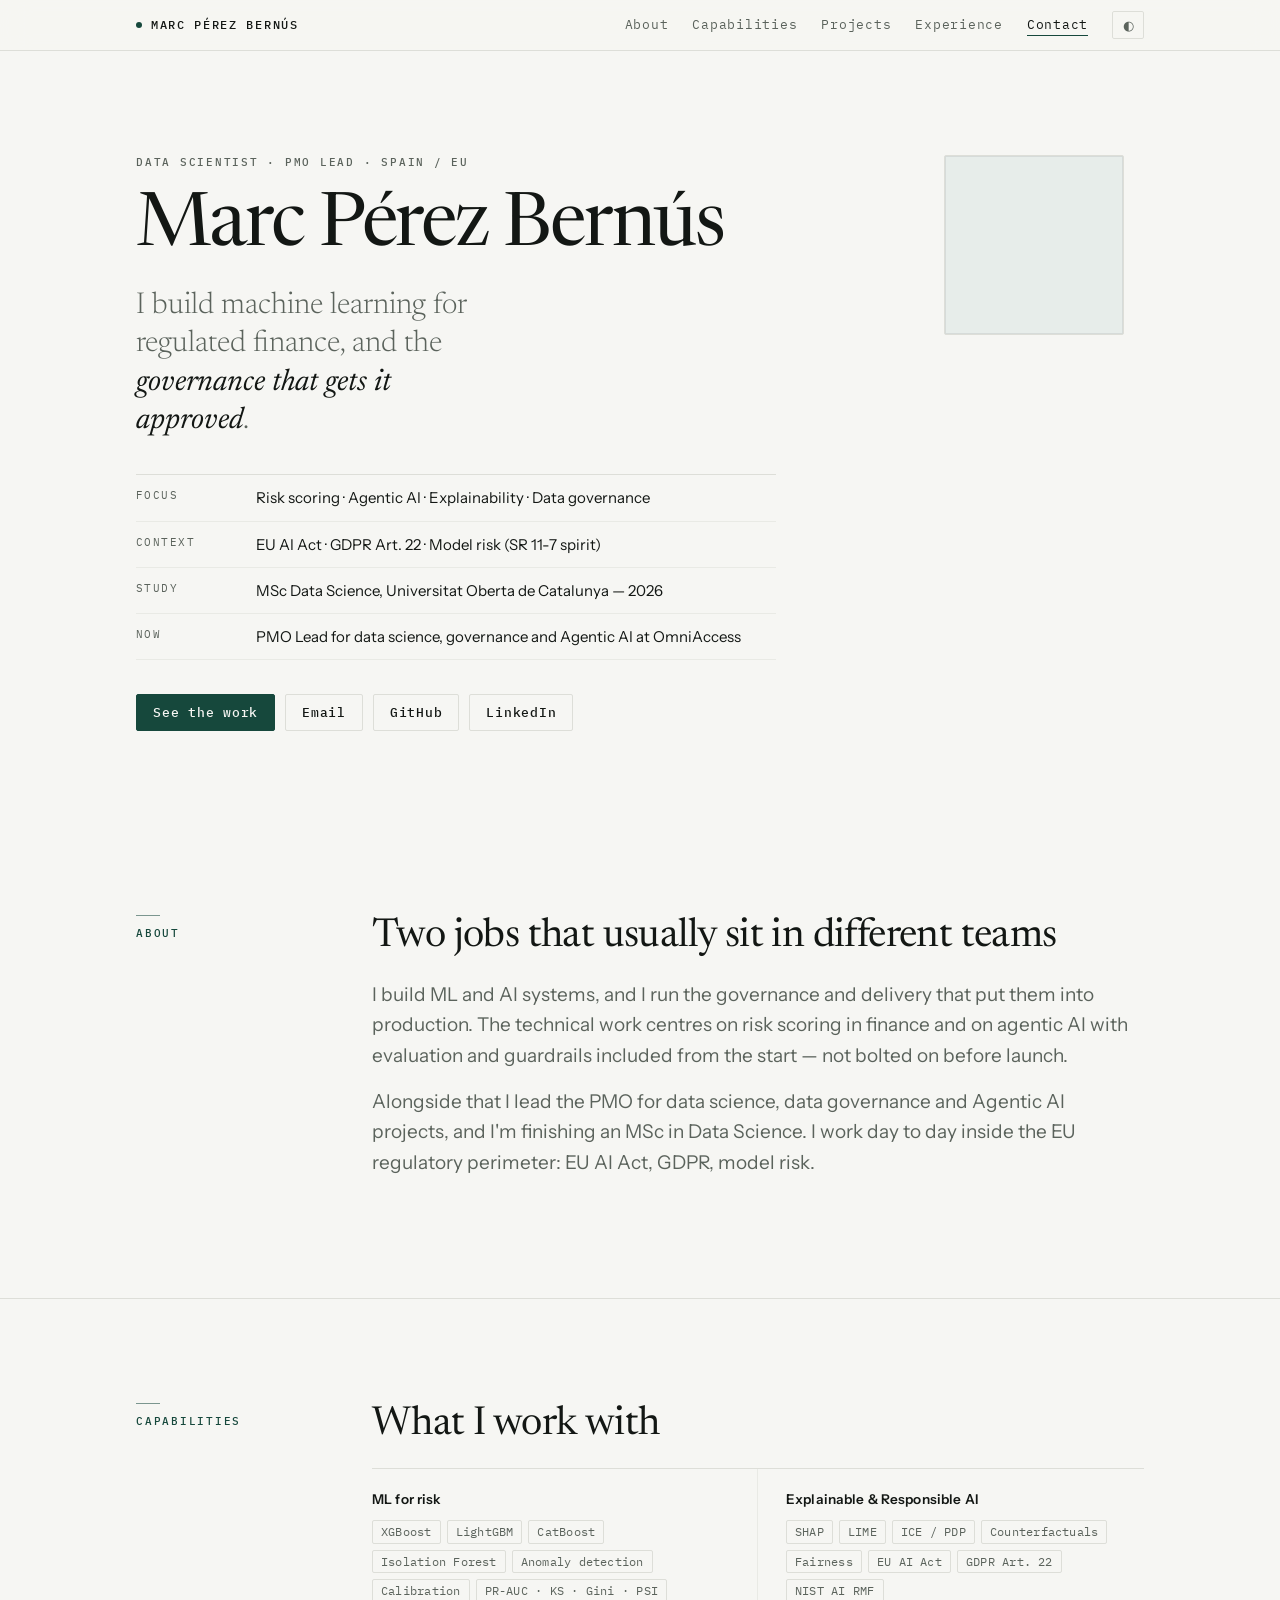
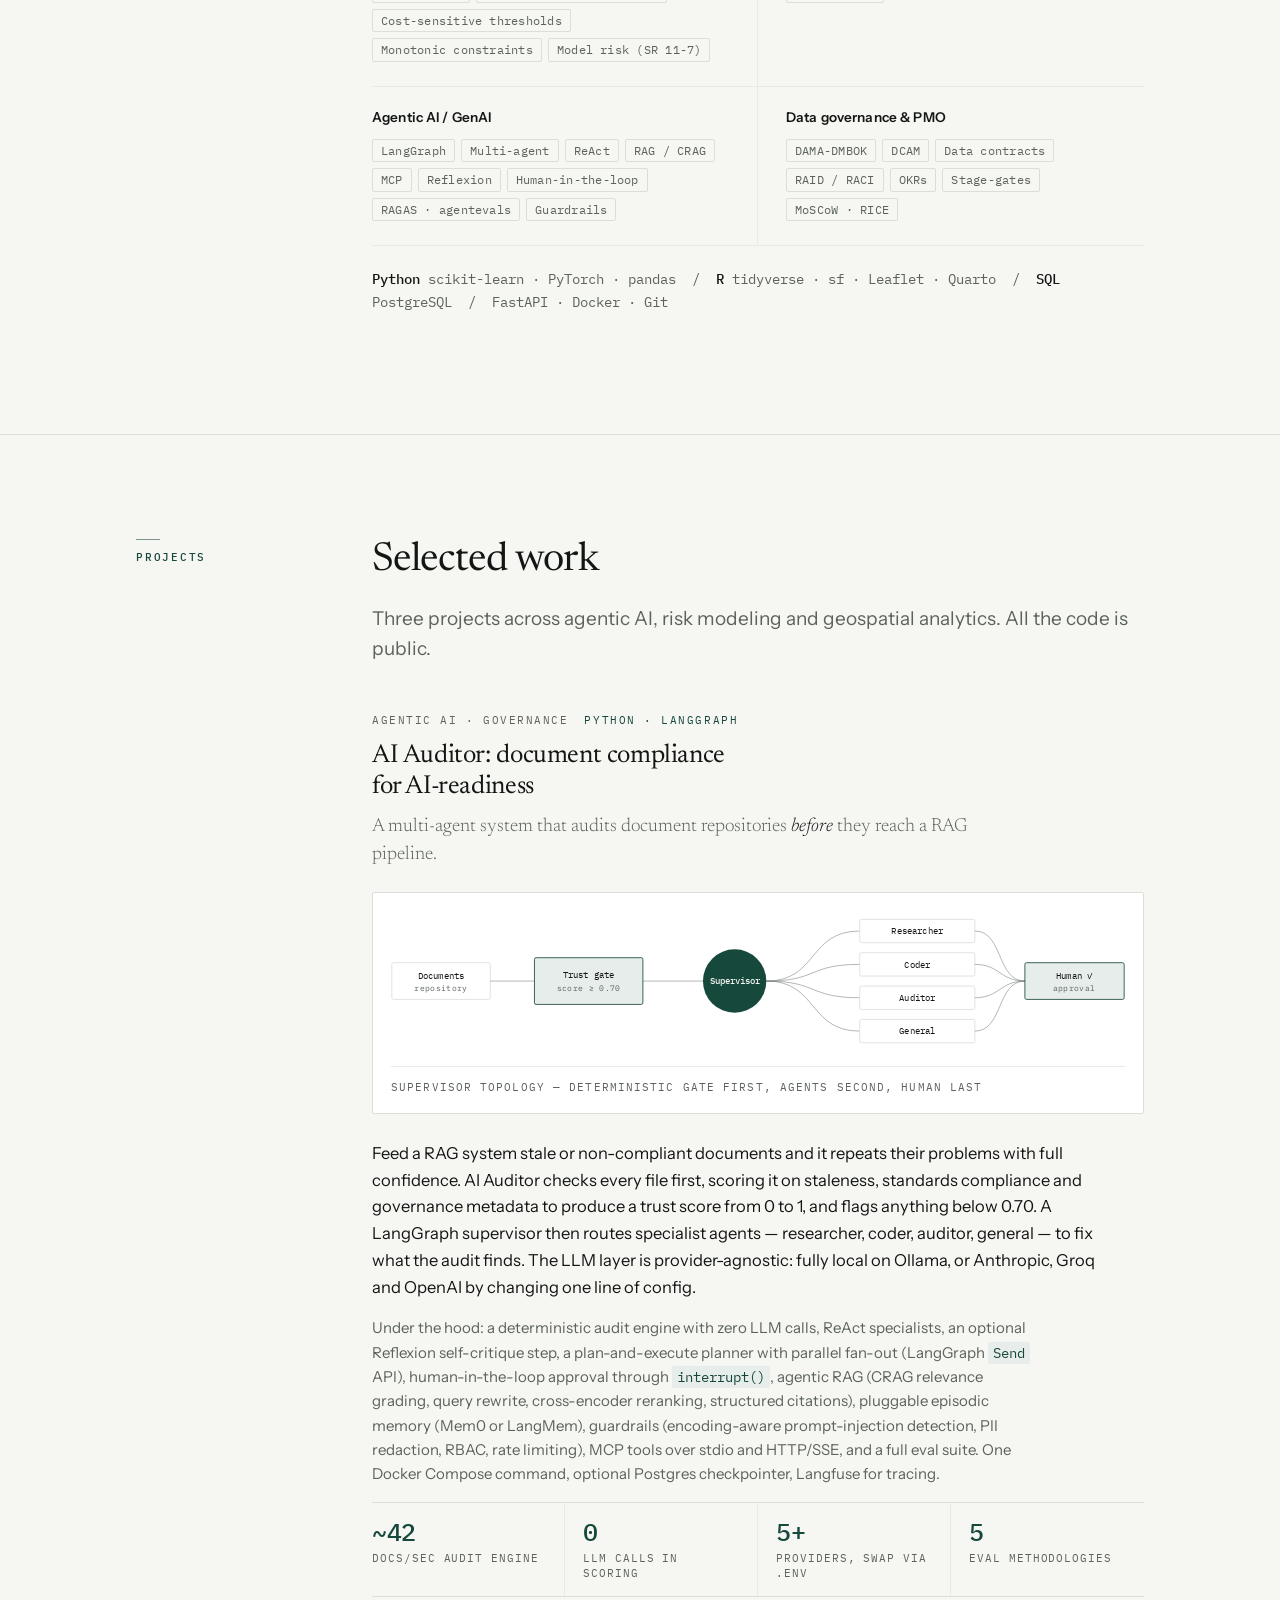
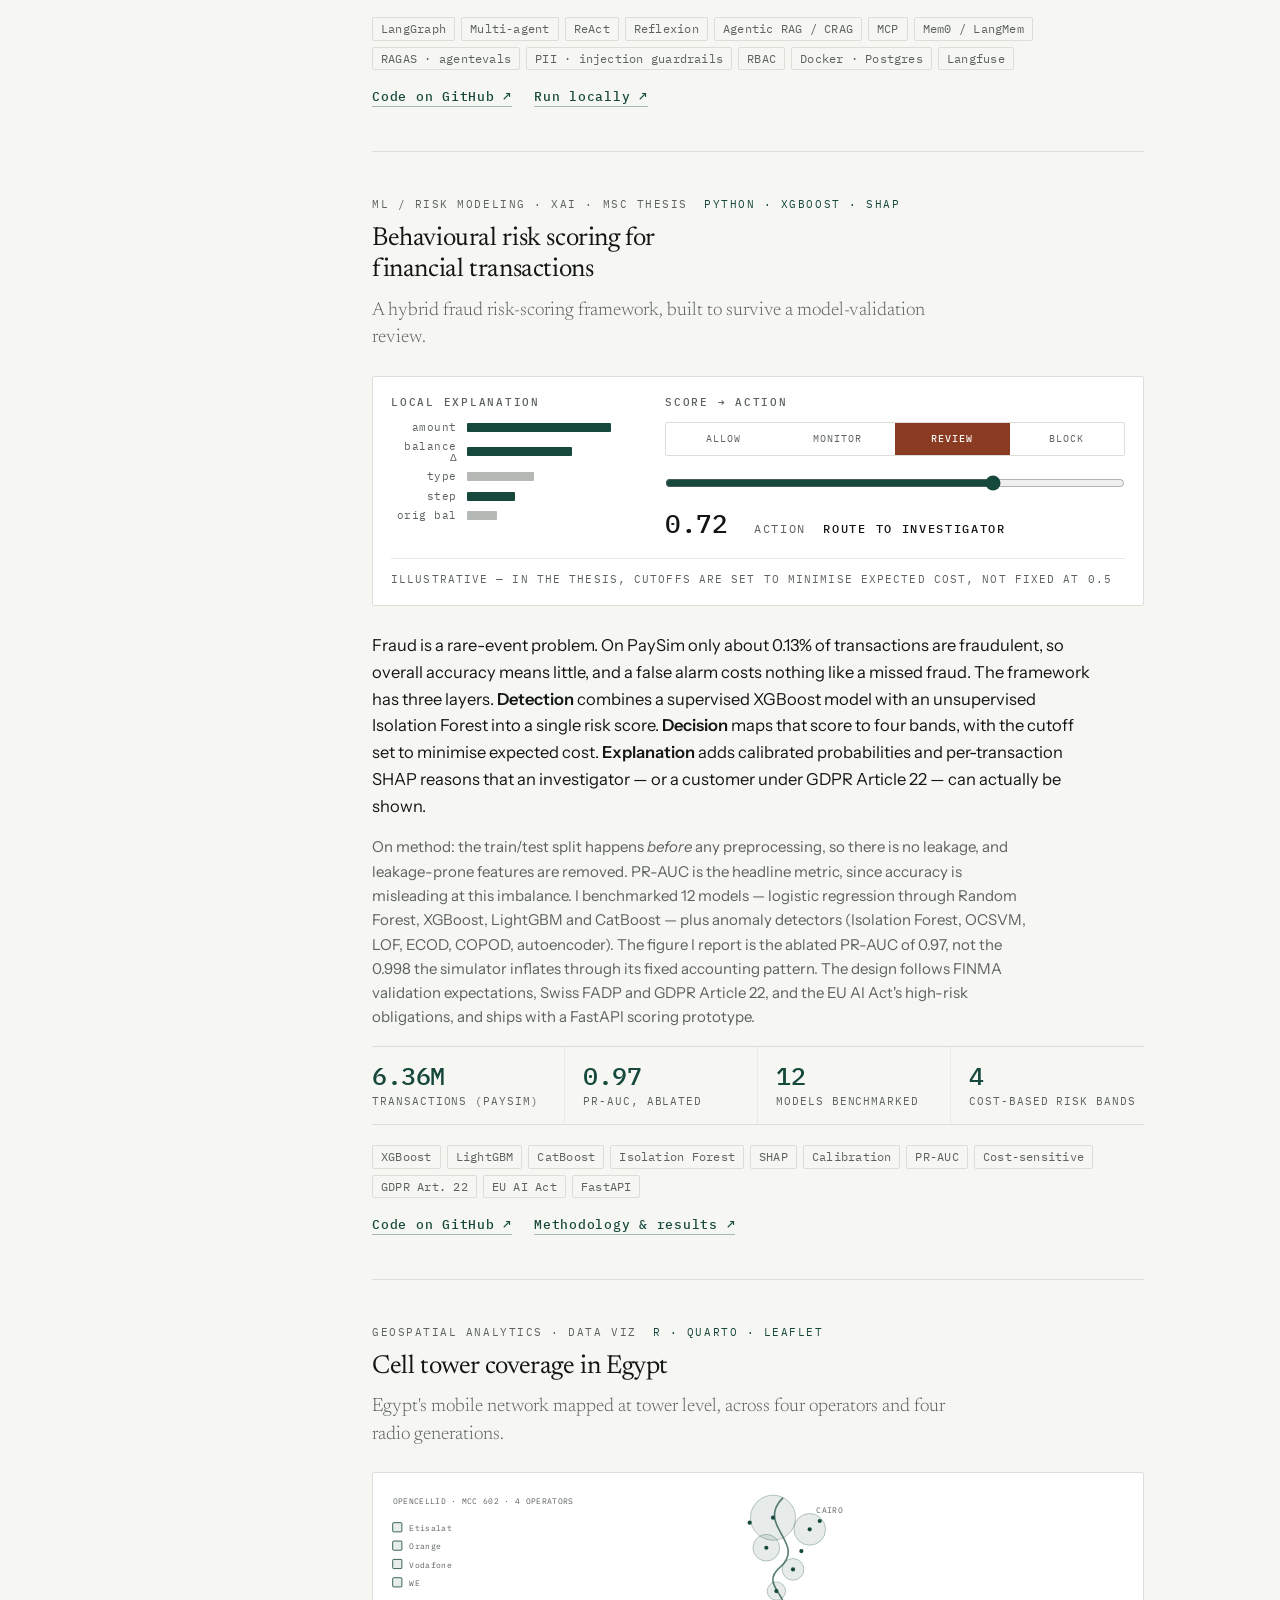
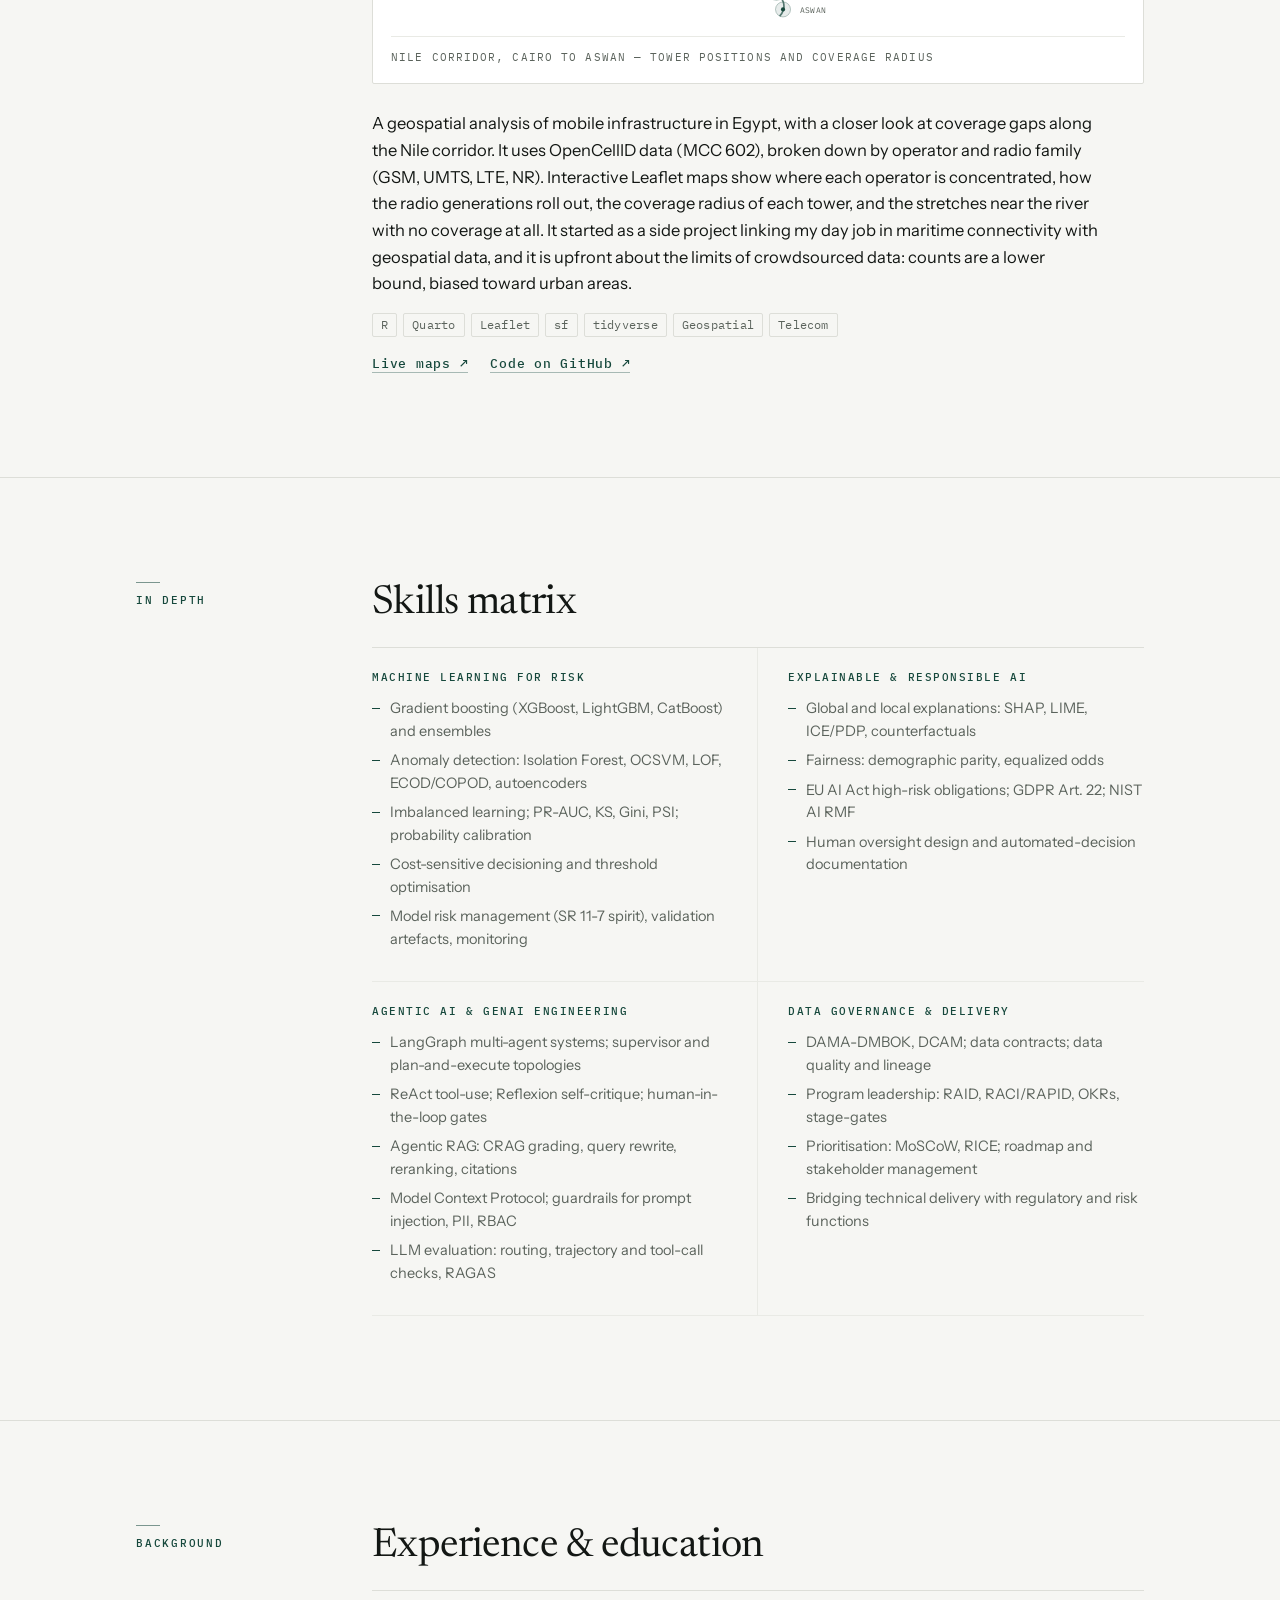
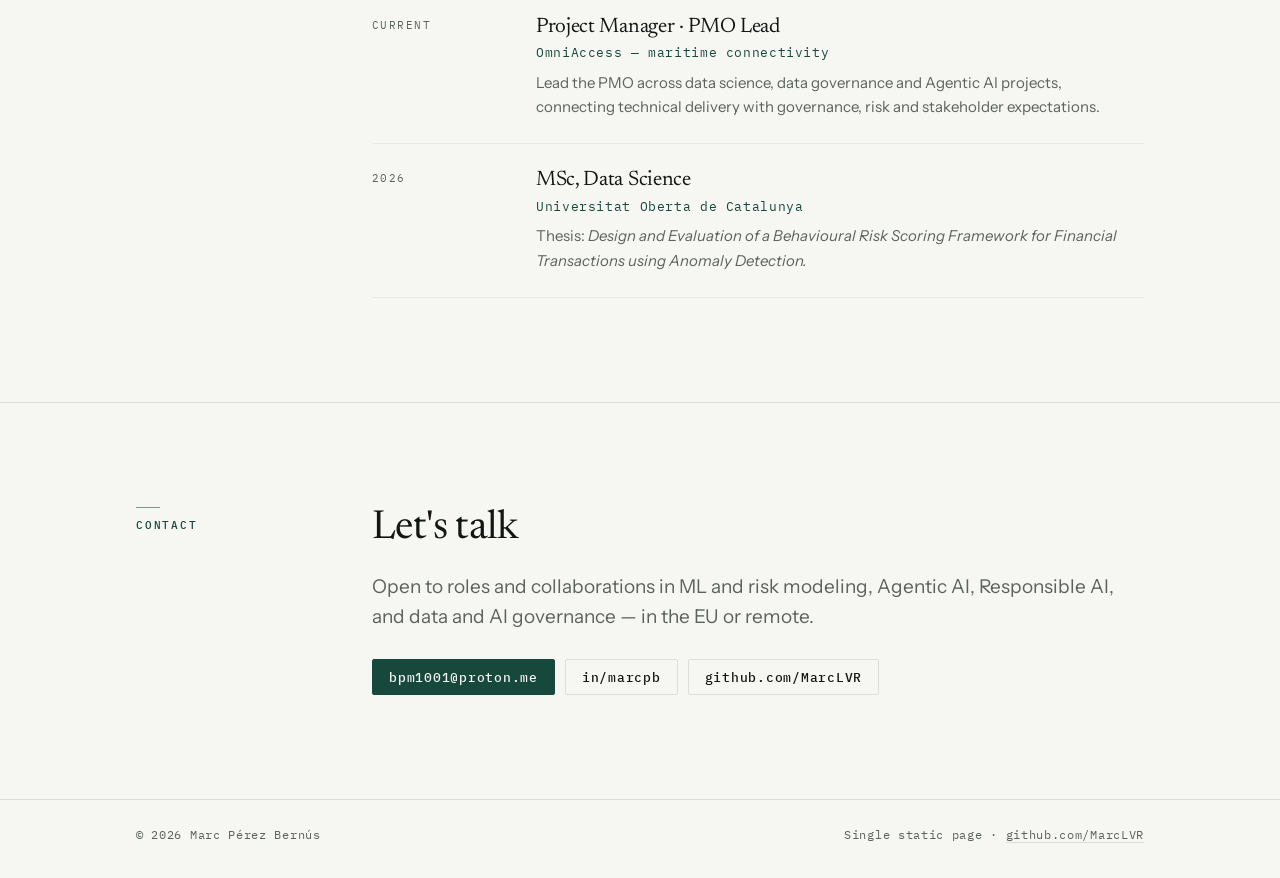
==== commit 20435aca: "Update print statement from 'Hello' to 'Goodbye'" ====
--- a/index.html
+++ b/index.html
@@ -8,25 +8,28 @@
 <meta name="author" content="Marc Pérez Bernús" />
 <meta name="keywords" content="Machine Learning, Data Science, Risk Modeling, Credit Risk, Fraud Detection, XGBoost, LightGBM, Isolation Forest, SHAP, Explainable AI, Responsible AI, EU AI Act, GDPR, Model Risk Management, Agentic AI, LangGraph, Multi-agent, RAG, MCP, Data Governance, DAMA-DMBOK, PMO, Python" />
 
-<!-- Open Graph / social -->
+<!-- ── If you move to a custom domain, update the 3 absolute URLs below + the CNAME file ── -->
+<link rel="canonical" href="https://marclvr.github.io/" />
+<meta property="og:url" content="https://marclvr.github.io/" />
 <meta property="og:type" content="profile" />
 <meta property="og:title" content="Marc Pérez Bernús · ML Risk Modeling · Agentic AI · Responsible AI" />
 <meta property="og:description" content="Data Scientist and PMO lead who builds and governs AI for regulated industries. Selected projects in ML risk scoring, agentic AI, and geospatial analytics." />
 <meta property="og:image" content="https://avatars.githubusercontent.com/u/26000284?v=4" />
 <meta name="twitter:card" content="summary" />
-
 <link rel="icon" href="https://avatars.githubusercontent.com/u/26000284?v=4" />
 
-<!-- Structured data for search engines -->
+<link rel="preconnect" href="https://fonts.googleapis.com" />
+<link rel="preconnect" href="https://fonts.gstatic.com" crossorigin />
+<link href="https://fonts.googleapis.com/css2?family=IBM+Plex+Mono:wght@400;500&family=Instrument+Sans:wght@400..700&family=Newsreader:opsz,wght@6..72,300..500&display=swap" rel="stylesheet" />
+
 <script type="application/ld+json">
 {
   "@context": "https://schema.org",
   "@type": "Person",
   "name": "Marc Pérez Bernús",
-  "alternateName": "MarcLVR",
   "jobTitle": "Data Scientist · PMO Lead (Data Science, Data Governance, Agentic AI)",
   "image": "https://avatars.githubusercontent.com/u/26000284?v=4",
-  "email": "mailto:marc.perez@omniaccess.com",
+  "email": "mailto:bpm1001@proton.me",
   "url": "https://marclvr.github.io",
   "worksFor": { "@type": "Organization", "name": "OmniAccess" },
   "alumniOf": { "@type": "CollegeOrUniversity", "name": "Universitat Oberta de Catalunya (UOC)" },
@@ -48,541 +51,765 @@
 </script>
 
 <style>
-  :root{
-    --bg:#ffffff; --surface:#f8fafc; --card:#ffffff; --ink:#0f172a; --muted:#475569;
-    --line:#e2e8f0; --accent:#4f46e5; --accent-ink:#3730a3; --chip:#eef2ff; --chip-ink:#3730a3;
-    --hero-1:#0f172a; --hero-2:#3730a3; --hero-ink:#e2e8f0; --shadow:0 1px 2px rgba(15,23,42,.06),0 8px 24px rgba(15,23,42,.06);
-    --maxw:1040px;
+/* ─────────────────────────────  TOKENS  ───────────────────────────── */
+:root{
+  --ground:#F6F6F3;
+  --raise:#FFFFFF;
+  --ink:#131714;
+  --muted:#5B635C;
+  --rule:#DDDED8;
+  --rule-soft:#E9EAE5;
+  --accent:#16483C;
+  --accent-tint:#E7EDEA;
+  --ochre:#9A6A12;
+  --rust:#8A3B22;
+
+  --mono:"IBM Plex Mono",ui-monospace,SFMono-Regular,Menlo,monospace;
+  --sans:"Instrument Sans",-apple-system,BlinkMacSystemFont,"Segoe UI",Roboto,sans-serif;
+  --serif:"Newsreader",Georgia,"Times New Roman",serif;
+
+  --maxw:1120px;
+  --rail:172px;
+  --gutter:clamp(20px,5vw,56px);
+  --sec-y:clamp(56px,9vw,104px);
+}
+html[data-theme="dark"]{
+  --ground:#0E110F;
+  --raise:#151A17;
+  --ink:#E9ECE7;
+  --muted:#95A099;
+  --rule:#242A26;
+  --rule-soft:#1C221E;
+  --accent:#6FC3A5;
+  --accent-tint:#16211C;
+  --ochre:#D2A244;
+  --rust:#D2734F;
+}
+@media (prefers-color-scheme:dark){
+  html:not([data-theme="light"]){
+    --ground:#0E110F;
+    --raise:#151A17;
+    --ink:#E9ECE7;
+    --muted:#95A099;
+    --rule:#242A26;
+    --rule-soft:#1C221E;
+    --accent:#6FC3A5;
+    --accent-tint:#16211C;
+    --ochre:#D2A244;
+    --rust:#D2734F;
   }
-  @media (prefers-color-scheme: dark){
-    :root{
-      --bg:#0b1020; --surface:#0f172a; --card:#111a2e; --ink:#e8edf6; --muted:#9fb0c9;
-      --line:#1e293b; --accent:#818cf8; --accent-ink:#c7d2fe; --chip:#1e1b4b; --chip-ink:#c7d2fe;
-      --hero-1:#070b16; --hero-2:#1e1b4b; --hero-ink:#e8edf6; --shadow:0 1px 2px rgba(0,0,0,.4),0 10px 30px rgba(0,0,0,.35);
-    }
-  }
-  [data-theme="light"]{
-    --bg:#ffffff; --surface:#f8fafc; --card:#ffffff; --ink:#0f172a; --muted:#475569;
-    --line:#e2e8f0; --accent:#4f46e5; --accent-ink:#3730a3; --chip:#eef2ff; --chip-ink:#3730a3;
-    --hero-1:#0f172a; --hero-2:#3730a3; --hero-ink:#e2e8f0;
-  }
-  [data-theme="dark"]{
-    --bg:#0b1020; --surface:#0f172a; --card:#111a2e; --ink:#e8edf6; --muted:#9fb0c9;
-    --line:#1e293b; --accent:#818cf8; --accent-ink:#c7d2fe; --chip:#1e1b4b; --chip-ink:#c7d2fe;
-    --hero-1:#070b16; --hero-2:#1e1b4b; --hero-ink:#e8edf6;
-  }
-
-  *{box-sizing:border-box}
-  html{scroll-behavior:smooth}
-  body{
-    margin:0; background:var(--bg); color:var(--ink);
-    font:16px/1.6 -apple-system,BlinkMacSystemFont,"Segoe UI",Roboto,Helvetica,Arial,sans-serif;
-    -webkit-font-smoothing:antialiased;
-  }
-  a{color:var(--accent); text-decoration:none}
-  a:hover{text-decoration:underline}
-  .wrap{max-width:var(--maxw); margin:0 auto; padding:0 22px}
-  .skip{position:absolute;left:-9999px} .skip:focus{left:12px;top:12px;background:#fff;color:#000;padding:8px;border-radius:6px;z-index:99}
-
-  /* Header / nav */
-  header.nav{position:sticky;top:0;z-index:50;background:color-mix(in srgb,var(--bg) 88%,transparent);
-    backdrop-filter:saturate(160%) blur(10px); border-bottom:1px solid var(--line)}
-  .nav-in{display:flex;align-items:center;justify-content:space-between;gap:16px;padding:12px 22px;max-width:var(--maxw);margin:0 auto}
-  .brand{font-weight:700;letter-spacing:.2px;color:var(--ink)}
-  .brand span{color:var(--accent)}
-  .nav-links{display:flex;gap:20px;align-items:center}
-  .nav-links a{color:var(--muted);font-size:14px;font-weight:500}
-  .nav-links a:hover{color:var(--ink);text-decoration:none}
-  .nav-links a.btn-sm,.nav-links a.btn-sm:hover{color:#fff;text-decoration:none}
-  .toggle{cursor:pointer;border:1px solid var(--line);background:var(--surface);color:var(--ink);
-    width:38px;height:34px;border-radius:9px;font-size:15px;line-height:1}
-  @media(max-width:720px){.nav-links a:not(.btn-sm){display:none}}
-
-  /* Hero */
-  .hero{background:linear-gradient(135deg,var(--hero-1),var(--hero-2));color:var(--hero-ink);
-    padding:64px 0 56px;border-bottom:1px solid var(--line)}
-  .hero h1{margin:0 0 6px;font-size:clamp(30px,5vw,46px);line-height:1.08;letter-spacing:-.5px;color:#fff}
-  .hero .role{font-size:clamp(15px,2.4vw,19px);font-weight:600;color:#c7d2fe;margin:0 0 18px}
-  .hero p.lede{max-width:660px;color:#dbe3f4;font-size:17px;margin:0 0 24px}
-  .chips{display:flex;flex-wrap:wrap;gap:10px;margin:0 0 26px}
-  .chip{background:rgba(255,255,255,.10);border:1px solid rgba(255,255,255,.18);color:#eef2ff;
-    padding:6px 12px;border-radius:999px;font-size:13px;font-weight:500}
-  .cta{display:flex;flex-wrap:wrap;gap:12px}
-  .btn{display:inline-flex;align-items:center;gap:8px;padding:11px 18px;border-radius:11px;font-weight:600;font-size:15px;border:1px solid transparent}
-  .btn-primary{background:#fff;color:#1e1b4b}
-  .btn-primary:hover{text-decoration:none;transform:translateY(-1px)}
-  .btn-ghost{background:transparent;color:#fff;border-color:rgba(255,255,255,.35)}
-  .btn-ghost:hover{text-decoration:none;background:rgba(255,255,255,.08)}
-  .btn-sm{padding:8px 14px;border-radius:9px;font-size:14px;background:var(--accent);color:#fff;font-weight:600}
-  .btn-sm:hover{text-decoration:none;filter:brightness(1.06)}
-  .hero .wrap{display:flex;gap:40px;align-items:center}
-  .hero-text{flex:1 1 auto;min-width:0}
-  .hero-portrait{flex:0 0 auto}
-  .hero-portrait .ph{position:relative;width:188px;height:188px;border-radius:22px;overflow:hidden;border:3px solid rgba(255,255,255,.28);box-shadow:0 12px 34px rgba(0,0,0,.32);background:linear-gradient(135deg,#4338ca,#7c3aed);display:flex;align-items:center;justify-content:center}
-  .hero-portrait .ph span{color:#fff;font-size:56px;font-weight:700;letter-spacing:1px}
-  .hero-portrait .ph img{position:absolute;inset:0;width:100%;height:100%;object-fit:cover}
-  @media(max-width:760px){
-    .hero .wrap{flex-direction:column;align-items:flex-start;gap:24px}
-    .hero-portrait .ph{width:118px;height:118px;border-radius:16px}
-    .hero-portrait .ph span{font-size:40px}
-  }
-
-  /* Sections */
-  section{padding:56px 0;border-bottom:1px solid var(--line)}
-  .eyebrow{text-transform:uppercase;letter-spacing:.14em;font-size:12px;font-weight:700;color:var(--accent);margin:0 0 8px}
-  h2{font-size:clamp(22px,3.5vw,30px);margin:0 0 18px;letter-spacing:-.3px}
-  h3{font-size:18px;margin:0 0 6px}
-  .lead{color:var(--muted);max-width:720px;font-size:17px}
-
-  /* Competency band */
-  .comp-grid{display:grid;grid-template-columns:repeat(4,1fr);gap:16px;margin-top:8px}
-  @media(max-width:880px){.comp-grid{grid-template-columns:repeat(2,1fr)}}
-  @media(max-width:520px){.comp-grid{grid-template-columns:1fr}}
-  .comp{background:var(--surface);border:1px solid var(--line);border-radius:14px;padding:16px}
-  .comp h4{margin:0 0 10px;font-size:14px;letter-spacing:.02em}
-  .comp h4 b{color:var(--accent)}
-  .tags{display:flex;flex-wrap:wrap;gap:7px}
-  .tag{background:var(--chip);color:var(--chip-ink);font-size:12px;font-weight:600;padding:4px 9px;border-radius:7px;border:1px solid color-mix(in srgb,var(--chip-ink) 18%,transparent)}
-
-  /* Projects */
-  .proj{background:var(--card);border:1px solid var(--line);border-radius:16px;padding:24px;margin-bottom:22px;box-shadow:var(--shadow)}
-  .proj-head{display:flex;justify-content:space-between;gap:16px;flex-wrap:wrap;align-items:flex-start}
-  .proj-head .meta{font-size:12.5px;color:var(--muted);font-weight:600;text-transform:uppercase;letter-spacing:.08em}
-  .proj h3{font-size:21px;margin:4px 0 2px}
-  .proj .sub{color:var(--accent-ink);font-weight:600;font-size:15px;margin:0 0 12px}
-  [data-theme="dark"] .proj .sub,@media(prefers-color-scheme:dark){.proj .sub{color:var(--accent)}}
-  .proj p{margin:0 0 12px;color:var(--ink)}
-  .proj .muted{color:var(--muted);font-size:14.5px}
-  .viz-wrap{height:150px;border-radius:12px;overflow:hidden;margin:2px 0 18px;border:1px solid var(--line);background:radial-gradient(120% 140% at 0% 0%,color-mix(in srgb,var(--accent) 10%,var(--card)),var(--card) 70%)}
-  .viz{display:block;width:100%;height:100%}
-  .viz .node{fill:var(--card);stroke:var(--accent);stroke-width:1.5}
-  .viz .node-soft{fill:color-mix(in srgb,var(--accent) 12%,var(--card));stroke:var(--accent);stroke-width:1.5}
-  .viz .node-accent{fill:var(--accent)}
-  .viz .edge{stroke:var(--accent);stroke-width:1.6;fill:none;opacity:.5}
-  .viz .axis{stroke:var(--muted);stroke-width:1;opacity:.6}
-  .viz .bar{fill:var(--accent)}
-  .viz .bar-neg{fill:color-mix(in srgb,var(--accent) 45%,var(--muted))}
-  .viz .band{stroke:var(--card);stroke-width:1}
-  .viz .b1{fill:color-mix(in srgb,var(--accent) 18%,var(--card))}
-  .viz .b2{fill:color-mix(in srgb,var(--accent) 40%,var(--card))}
-  .viz .b3{fill:color-mix(in srgb,var(--accent) 66%,var(--card))}
-  .viz .b4{fill:var(--accent)}
-  .viz .river{stroke:var(--accent);stroke-width:2.5;fill:none;opacity:.65}
-  .viz .cov{fill:color-mix(in srgb,var(--accent) 16%,transparent);stroke:var(--accent);stroke-opacity:.4;stroke-width:1}
-  .viz .tower{fill:var(--accent)}
-  .viz .lg{stroke:var(--line);stroke-width:.5}
-  .viz .lg1{fill:color-mix(in srgb,var(--accent) 28%,var(--card))}
-  .viz .lg2{fill:color-mix(in srgb,var(--accent) 52%,var(--card))}
-  .viz .lg3{fill:color-mix(in srgb,var(--accent) 76%,var(--card))}
-  .viz .lg4{fill:var(--accent)}
-  .viz .lbl{fill:var(--ink);font:600 12px -apple-system,BlinkMacSystemFont,"Segoe UI",Roboto,sans-serif}
-  .viz .lbl-sm{fill:var(--muted);font:500 11px -apple-system,BlinkMacSystemFont,"Segoe UI",Roboto,sans-serif}
-  .viz .lbl-on{fill:#fff;font:600 12px -apple-system,BlinkMacSystemFont,"Segoe UI",Roboto,sans-serif}
-  @media print{.viz-wrap{display:none}}
-  .kpis{display:flex;flex-wrap:wrap;gap:22px;margin:14px 0 4px;padding:14px 0;border-top:1px solid var(--line);border-bottom:1px solid var(--line)}
-  .kpi b{display:block;font-size:22px;color:var(--accent);line-height:1.1}
-  .kpi span{font-size:12.5px;color:var(--muted)}
-  .proj-links{display:flex;gap:14px;flex-wrap:wrap;margin-top:14px}
-  .proj-links a{font-weight:600;font-size:14.5px;display:inline-flex;align-items:center;gap:6px;text-decoration:underline;text-underline-offset:3px}
-  .arrow{font-size:12px}
-
-  /* Skills matrix */
-  .matrix{display:grid;grid-template-columns:repeat(2,1fr);gap:18px}
-  @media(max-width:760px){.matrix{grid-template-columns:1fr}}
-  .col{background:var(--surface);border:1px solid var(--line);border-radius:14px;padding:18px}
-  .col h3{font-size:15px;color:var(--accent);margin-bottom:10px}
-  .col ul{margin:0;padding-left:18px;color:var(--ink)}
-  .col li{margin:4px 0;font-size:14.5px}
-
-  /* Experience */
-  .xp{display:grid;grid-template-columns:1fr;gap:16px}
-  .xp-item{display:flex;gap:16px;flex-wrap:wrap}
-  .xp-item .when{min-width:120px;color:var(--muted);font-size:14px;font-weight:600}
-  .xp-item .what h3{margin:0 0 2px}
-  .xp-item .what .org{color:var(--accent);font-weight:600;font-size:14.5px}
-  .xp-item .what p{margin:6px 0 0;color:var(--muted);font-size:14.5px}
-
-  /* Contact */
-  .contact{display:flex;gap:14px;flex-wrap:wrap;margin-top:8px}
-  footer{padding:30px 0;color:var(--muted);font-size:13.5px;text-align:center}
-  footer a{text-decoration:underline;text-underline-offset:2px}
-
-  @media print{
-    header.nav,.toggle,.cta,.btn{display:none!important}
-    .hero{background:#fff;color:#000;padding:24px 0}
-    .hero h1,.hero .role,.hero p.lede,.chip{color:#000!important}
-    .chip{border-color:#999;background:#fff}
-    section{padding:18px 0;break-inside:avoid}
-    a{color:#000}
-  }
+}
+
+/* ─────────────────────────────  BASE  ───────────────────────────── */
+*,*::before,*::after{box-sizing:border-box}
+html{scroll-behavior:smooth;scroll-padding-top:96px;-webkit-text-size-adjust:100%}
+body{
+  margin:0;background:var(--ground);color:var(--ink);
+  font-family:var(--sans);font-size:16.5px;line-height:1.62;
+  font-optical-sizing:auto;-webkit-font-smoothing:antialiased;text-rendering:optimizeLegibility;
+}
+a{color:inherit;text-decoration:none}
+:focus-visible{outline:2px solid var(--accent);outline-offset:3px;border-radius:2px}
+img,svg{max-width:100%}
+.skip{position:absolute;left:-9999px}
+.skip:focus{left:16px;top:16px;z-index:99;background:var(--ink);color:var(--ground);padding:10px 14px;font:500 13px/1 var(--mono)}
+
+.wrap{max-width:var(--maxw);margin:0 auto;padding-inline:var(--gutter)}
+
+/* Two-column: sticky label rail + content */
+.split{display:grid;grid-template-columns:1fr;gap:18px}
+@media(min-width:940px){
+  .split{grid-template-columns:var(--rail) minmax(0,1fr);gap:clamp(32px,5vw,72px)}
+  .rail{position:sticky;top:104px;align-self:start}
+}
+
+.eyebrow{
+  font:500 11px/1.4 var(--mono);letter-spacing:.16em;text-transform:uppercase;
+  color:var(--muted);margin:0;display:block;
+}
+.rail .eyebrow{color:var(--accent)}
+.rail .eyebrow::before{content:"";display:block;width:24px;height:1px;background:currentColor;margin-bottom:10px;opacity:.55}
+
+h1,h2,h3{font-family:var(--serif);font-weight:400;letter-spacing:-.015em;margin:0}
+h2{font-size:clamp(27px,3.6vw,40px);line-height:1.12;margin-bottom:20px}
+h3{font-size:clamp(21px,2.4vw,26px);line-height:1.2}
+p{margin:0 0 16px}
+.measure{max-width:66ch}
+.lede{font-size:clamp(17px,1.5vw,19px);color:var(--muted);line-height:1.6}
+strong{font-weight:600}
+em{font-style:italic}
+code{font:400 .9em/1 var(--mono);background:var(--accent-tint);padding:2px 5px;border-radius:2px;color:var(--accent)}
+
+section{padding-block:var(--sec-y);border-top:1px solid var(--rule)}
+section:first-of-type{border-top:none}
+
+/* ─────────────────────────────  HEADER  ───────────────────────────── */
+.topbar{
+  position:sticky;top:0;z-index:60;
+  background:color-mix(in srgb,var(--ground) 86%,transparent);
+  backdrop-filter:blur(14px) saturate(180%);
+  border-bottom:1px solid var(--rule);
+}
+.topbar-in{
+  max-width:var(--maxw);margin:0 auto;padding:11px var(--gutter);
+  display:flex;align-items:center;justify-content:space-between;gap:20px;
+}
+.mark{font:500 12px/1 var(--mono);letter-spacing:.14em;text-transform:uppercase;display:flex;align-items:center;gap:9px}
+.mark .dot{width:6px;height:6px;background:var(--accent);border-radius:50%;flex:none}
+.topnav{display:flex;align-items:center;gap:24px}
+.topnav a{font:400 12.5px/1 var(--mono);letter-spacing:.06em;color:var(--muted);padding-block:4px;border-bottom:1px solid transparent}
+.topnav a:hover{color:var(--ink);border-bottom-color:var(--accent)}
+.topnav a.is-active{color:var(--ink);border-bottom-color:var(--accent)}
+.tgl{
+  cursor:pointer;background:none;border:1px solid var(--rule);color:var(--muted);
+  width:32px;height:28px;font-size:13px;line-height:1;border-radius:2px;flex:none;
+}
+.tgl:hover{color:var(--ink);border-color:var(--ink)}
+@media(max-width:800px){.topnav a{display:none}}
+
+/* ─────────────────────────────  HERO  ───────────────────────────── */
+.hero{padding-block:clamp(56px,10vw,104px) clamp(48px,7vw,80px);border-top:none}
+.hero h1{
+  font-size:clamp(38px,7.4vw,74px);line-height:.98;letter-spacing:-.028em;font-weight:400;
+  margin:0 0 22px;
+}
+.hero .thesis{
+  font-family:var(--serif);font-size:clamp(20px,2.9vw,30px);line-height:1.28;font-weight:300;
+  color:var(--muted);max-width:22ch;margin:0 0 34px;
+}
+.hero .thesis b{font-weight:400;color:var(--ink);font-style:italic}
+
+.facts{border-top:1px solid var(--rule);margin:0 0 34px;max-width:640px}
+.fact{display:grid;grid-template-columns:104px 1fr;gap:16px;padding:11px 0;border-bottom:1px solid var(--rule-soft)}
+.fact dt{font:400 11px/1.7 var(--mono);letter-spacing:.13em;text-transform:uppercase;color:var(--muted);margin:0}
+.fact dd{margin:0;font-size:15px;line-height:1.55}
+
+.links{display:flex;flex-wrap:wrap;gap:10px}
+.lk{
+  font:500 12.5px/1 var(--mono);letter-spacing:.06em;
+  padding:11px 16px;border:1px solid var(--rule);border-radius:2px;color:var(--ink);
+  transition:border-color .18s ease,background .18s ease,color .18s ease;
+}
+.lk:hover{border-color:var(--accent);color:var(--accent)}
+.lk-solid{background:var(--accent);border-color:var(--accent);color:var(--ground)}
+html[data-theme="dark"] .lk-solid{color:#0E110F}
+@media (prefers-color-scheme:dark){html:not([data-theme="light"]) .lk-solid{color:#0E110F}}
+.lk-solid:hover{filter:brightness(1.12);color:var(--ground)}
+html[data-theme="dark"] .lk-solid:hover{color:#0E110F}
+
+.hero-grid{display:grid;grid-template-columns:1fr;gap:40px;align-items:start}
+@media(min-width:900px){.hero-grid{grid-template-columns:minmax(0,1fr) 200px;gap:64px}}
+.portrait{width:180px;aspect-ratio:1;border:1px solid var(--rule);border-radius:2px;overflow:hidden;position:relative;background:var(--accent-tint)}
+.portrait img{width:100%;height:100%;object-fit:cover;display:block;filter:grayscale(1) contrast(1.04)}
+.portrait::after{content:"";position:absolute;inset:0;box-shadow:inset 0 0 0 1px color-mix(in srgb,var(--ink) 8%,transparent)}
+@media(max-width:899px){.portrait{width:112px}}
+
+/* ─────────────────────────────  CAPABILITIES  ───────────────────────────── */
+.caps{display:grid;grid-template-columns:1fr;border-top:1px solid var(--rule)}
+@media(min-width:760px){.caps{grid-template-columns:1fr 1fr}}
+.cap{padding:22px 0 24px;border-bottom:1px solid var(--rule-soft)}
+@media(min-width:760px){
+  .cap{padding:22px 28px 24px}
+  .cap:nth-child(odd){padding-left:0;border-right:1px solid var(--rule-soft)}
+  .cap:nth-child(even){padding-right:0}
+}
+.cap h4{margin:0 0 12px;font:600 13.5px/1.3 var(--sans);letter-spacing:.01em}
+.tags{display:flex;flex-wrap:wrap;gap:6px}
+.tag{
+  font:400 11.5px/1 var(--mono);letter-spacing:.02em;color:var(--muted);
+  padding:5px 8px;border:1px solid var(--rule);border-radius:2px;white-space:nowrap;
+}
+.toolline{font:400 13.5px/1.7 var(--mono);color:var(--muted);margin-top:22px}
+.toolline b{color:var(--ink);font-weight:500}
+
+/* ─────────────────────────────  PROJECTS  ───────────────────────────── */
+.proj{padding-top:44px;margin-top:44px;border-top:1px solid var(--rule)}
+.proj:first-of-type{padding-top:0;margin-top:0;border-top:none}
+.proj-kicker{display:flex;flex-wrap:wrap;gap:8px 16px;align-items:baseline;margin-bottom:12px}
+.proj-kicker span{font:400 11px/1.5 var(--mono);letter-spacing:.14em;text-transform:uppercase;color:var(--muted)}
+.proj-kicker .stack{color:var(--accent)}
+.proj h3{margin:0 0 10px;max-width:24ch}
+.proj .sub{font-family:var(--serif);font-size:19px;line-height:1.45;font-weight:300;color:var(--muted);max-width:60ch;margin:0 0 24px}
+.proj .sub em{color:var(--ink)}
+
+.figure{border:1px solid var(--rule);border-radius:2px;background:var(--raise);padding:18px;margin:0 0 26px}
+.figure figcaption{font:400 11px/1.5 var(--mono);letter-spacing:.1em;text-transform:uppercase;color:var(--muted);margin-top:14px;padding-top:12px;border-top:1px solid var(--rule-soft)}
+
+/* diagram svg styling */
+.dgm{display:block;width:100%;height:auto}
+.dgm .box{fill:none;stroke:var(--rule);stroke-width:1}
+.dgm .box-a{fill:var(--accent-tint);stroke:var(--accent);stroke-width:1}
+.dgm .fill-a{fill:var(--accent)}
+.dgm .edge{stroke:var(--muted);stroke-width:1;fill:none;opacity:.55}
+.dgm .t{fill:var(--ink);font:400 11px var(--mono);letter-spacing:.02em}
+.dgm .ts{fill:var(--muted);font:400 9.5px var(--mono);letter-spacing:.04em}
+.dgm .ton{fill:var(--ground);font:500 11px var(--mono)}
+html[data-theme="dark"] .dgm .ton{fill:#0E110F}
+@media (prefers-color-scheme:dark){html:not([data-theme="light"]) .dgm .ton{fill:#0E110F}}
+.dgm .river{stroke:var(--accent);stroke-width:2;fill:none;opacity:.7}
+.dgm .cov{fill:var(--accent);fill-opacity:.10;stroke:var(--accent);stroke-opacity:.35;stroke-width:1}
+
+/* signature: threshold explorer */
+.explorer{display:grid;grid-template-columns:1fr;gap:26px}
+@media(min-width:720px){.explorer{grid-template-columns:minmax(0,240px) minmax(0,1fr);gap:34px}}
+.shap{display:grid;gap:9px}
+.shap-row{display:grid;grid-template-columns:66px 1fr;align-items:center;gap:10px}
+.shap-row span{font:400 10.5px/1 var(--mono);letter-spacing:.05em;color:var(--muted);text-align:right}
+.shap-bar{height:9px;background:var(--accent);border-radius:1px}
+.shap-bar.neg{background:var(--muted);opacity:.45}
+
+.band-scale{position:relative;height:34px;display:flex;border-radius:2px;overflow:hidden;border:1px solid var(--rule)}
+.band-seg{flex:1;display:flex;align-items:center;justify-content:center;font:400 10px/1 var(--mono);letter-spacing:.1em;text-transform:uppercase;color:var(--muted);transition:background .2s ease,color .2s ease}
+.band-seg[data-on="1"]{color:var(--ground);font-weight:500}
+html[data-theme="dark"] .band-seg[data-on="1"]{color:#0E110F}
+@media (prefers-color-scheme:dark){html:not([data-theme="light"]) .band-seg[data-on="1"]{color:#0E110F}}
+.band-seg[data-band="allow"][data-on="1"]{background:var(--accent)}
+.band-seg[data-band="monitor"][data-on="1"]{background:var(--ochre)}
+.band-seg[data-band="review"][data-on="1"]{background:var(--rust)}
+.band-seg[data-band="block"][data-on="1"]{background:var(--ink);color:var(--ground)}
+html[data-theme="dark"] .band-seg[data-band="block"][data-on="1"]{background:var(--ink);color:#0E110F}
+
+.slider{width:100%;margin:16px 0 6px;accent-color:var(--accent);background:transparent;height:22px}
+.readout{display:flex;flex-wrap:wrap;gap:6px 26px;align-items:baseline;font-family:var(--mono)}
+.readout .num{font-size:26px;font-weight:500;letter-spacing:-.01em}
+.readout .act{font-size:12px;letter-spacing:.14em;text-transform:uppercase;color:var(--muted)}
+.readout .act b{color:var(--ink);font-weight:500}
+
+.kpis{display:grid;grid-template-columns:repeat(2,1fr);border-top:1px solid var(--rule);border-bottom:1px solid var(--rule);margin:0 0 20px}
+@media(min-width:660px){.kpis{grid-template-columns:repeat(4,1fr)}}
+.kpi{padding:16px 18px 15px;border-right:1px solid var(--rule-soft);border-bottom:1px solid var(--rule-soft)}
+.kpi:first-child{padding-left:0}
+@media(min-width:660px){.kpi{border-bottom:none}.kpi:last-child{border-right:none;padding-right:0}}
+.kpi b{display:block;font:500 25px/1.05 var(--mono);letter-spacing:-.02em;color:var(--accent);margin-bottom:5px}
+.kpi span{font:400 10.5px/1.45 var(--mono);letter-spacing:.09em;text-transform:uppercase;color:var(--muted);display:block}
+
+.proj-links{display:flex;flex-wrap:wrap;gap:22px;margin-top:20px}
+.proj-links a{font:500 12.5px/1 var(--mono);letter-spacing:.06em;color:var(--accent);border-bottom:1px solid color-mix(in srgb,var(--accent) 35%,transparent);padding-bottom:3px}
+.proj-links a:hover{border-bottom-color:var(--accent)}
+
+/* ─────────────────────────────  MATRIX / XP  ───────────────────────────── */
+.matrix{display:grid;grid-template-columns:1fr;gap:0;border-top:1px solid var(--rule)}
+@media(min-width:820px){.matrix{grid-template-columns:1fr 1fr}}
+.mcol{padding:22px 0 24px;border-bottom:1px solid var(--rule-soft)}
+@media(min-width:820px){
+  .mcol{padding:22px 30px 24px}
+  .mcol:nth-child(odd){padding-left:0;border-right:1px solid var(--rule-soft)}
+  .mcol:nth-child(even){padding-right:0}
+}
+.mcol h4{margin:0 0 12px;font:500 11px/1.4 var(--mono);letter-spacing:.14em;text-transform:uppercase;color:var(--accent)}
+.mcol ul{margin:0;padding:0;list-style:none}
+.mcol li{position:relative;padding-left:18px;margin:7px 0;font-size:14.5px;line-height:1.55;color:var(--muted)}
+.mcol li::before{content:"";position:absolute;left:0;top:.72em;width:8px;height:1px;background:var(--accent)}
+
+.xp{border-top:1px solid var(--rule)}
+.xp-item{display:grid;grid-template-columns:1fr;gap:6px;padding:24px 0;border-bottom:1px solid var(--rule-soft)}
+@media(min-width:720px){.xp-item{grid-template-columns:132px minmax(0,1fr);gap:32px}}
+.xp-item .when{font:400 11px/1.9 var(--mono);letter-spacing:.13em;text-transform:uppercase;color:var(--muted)}
+.xp-item h3{font-size:21px;margin:0 0 3px}
+.xp-item .org{font:400 12.5px/1.5 var(--mono);letter-spacing:.05em;color:var(--accent);margin-bottom:9px}
+.xp-item p{margin:0;color:var(--muted);font-size:15px;max-width:60ch}
+
+/* ─────────────────────────────  CONTACT / FOOTER  ───────────────────────────── */
+#contact{border-bottom:1px solid var(--rule)}
+.contact-links{display:flex;flex-wrap:wrap;gap:10px;margin-top:26px}
+footer{padding:26px 0 34px}
+.foot-in{max-width:var(--maxw);margin:0 auto;padding-inline:var(--gutter);display:flex;flex-wrap:wrap;gap:10px 24px;justify-content:space-between;font:400 11.5px/1.6 var(--mono);letter-spacing:.06em;color:var(--muted)}
+.foot-in a{border-bottom:1px solid var(--rule)}
+.foot-in a:hover{color:var(--ink);border-bottom-color:var(--ink)}
+
+/* ─────────────────────────────  MOTION  ───────────────────────────── */
+.rise{opacity:0;transform:translateY(14px);transition:opacity .7s cubic-bezier(.22,.61,.36,1),transform .7s cubic-bezier(.22,.61,.36,1)}
+.rise.in{opacity:1;transform:none}
+.hero .rise{transition-delay:var(--d,0ms)}
+@media (prefers-reduced-motion:reduce){
+  html{scroll-behavior:auto}
+  .rise{opacity:1;transform:none;transition:none}
+  *{animation:none!important}
+}
+
+/* ─────────────────────────────  PRINT  ───────────────────────────── */
+@media print{
+  .topbar,.tgl,.links,.contact-links,.figure,.slider{display:none!important}
+  body{background:#fff;color:#000;font-size:11pt}
+  section{padding-block:14pt;border-top:1px solid #ccc;break-inside:avoid}
+  .rise{opacity:1;transform:none}
+  a{color:#000}
+}
 </style>
 </head>
 <body>
 <a class="skip" href="#main">Skip to content</a>
 
-<header class="nav">
-  <div class="nav-in">
-    <a class="brand" href="#top">Marc Pérez Bernús<span>.</span></a>
-    <nav class="nav-links" aria-label="Primary">
+<header class="topbar">
+  <div class="topbar-in">
+    <a class="mark" href="#top"><span class="dot" aria-hidden="true"></span>Marc&nbsp;Pérez&nbsp;Bernús</a>
+    <nav class="topnav" aria-label="Sections">
       <a href="#about">About</a>
-      <a href="#skills">Skills</a>
+      <a href="#capabilities">Capabilities</a>
       <a href="#projects">Projects</a>
       <a href="#experience">Experience</a>
-      <button class="toggle" id="themeToggle" title="Toggle light / dark" aria-label="Toggle colour theme">◐</button>
-      <a class="btn-sm" href="#contact">Contact</a>
+      <a href="#contact">Contact</a>
+      <button class="tgl" id="themeToggle" title="Switch light / dark" aria-label="Switch colour theme">◐</button>
     </nav>
   </div>
 </header>
 
-<a id="top"></a>
-<section class="hero" style="border-bottom:none">
+<span id="top"></span>
+
+<section class="hero">
   <div class="wrap">
-    <div class="hero-text">
-    <h1>Marc Pérez Bernús</h1>
-    <p class="role">ML&nbsp;Risk&nbsp;Modeling&nbsp;·&nbsp;Agentic&nbsp;AI&nbsp;·&nbsp;Explainable&nbsp;&amp;&nbsp;Responsible&nbsp;AI&nbsp;·&nbsp;Data&nbsp;Governance</p>
-    <p class="lede">I build machine learning and multi-agent AI systems for finance and other regulated industries, and I lead the program and governance work that gets them into production. What I care about is models that are accurate, explainable, and ready for review.</p>
-    <div class="chips">
-      <span class="chip">📍 Spain · EU</span>
-      <span class="chip">🎓 MSc Data Science, UOC (2026)</span>
-      <span class="chip">🧭 PMO Lead · DS · Governance · Agentic AI</span>
-      <span class="chip">🛡️ EU AI Act · GDPR · Model Risk</span>
-    </div>
-    <div class="cta">
-      <a class="btn btn-primary" href="#projects">View projects ↓</a>
-      <a class="btn btn-ghost" href="https://github.com/MarcLVR" rel="noopener">GitHub</a>
-      <a class="btn btn-ghost" href="https://www.linkedin.com/in/marcpb" rel="noopener">LinkedIn</a>
-      <a class="btn btn-ghost" href="mailto:marc.perez@omniaccess.com">Email</a>
-    </div>
-    </div>
-    <div class="hero-portrait">
-      <div class="ph"><span>MP</span><img src="https://avatars.githubusercontent.com/u/26000284?v=4" alt="Marc Pérez Bernús" loading="lazy" onerror="this.style.display='none'" /></div>
-    </div>
-  </div>
-</section>
-
-<main id="main">
-
-<section id="about">
-  <div class="wrap">
-    <p class="eyebrow">About</p>
-    <h2>What I do</h2>
-    <p class="lead">I work across two things that usually sit in different teams: building ML and AI systems, and running the governance and delivery that put them into production. My technical work centres on risk scoring in finance and on agentic AI with evaluation and guardrails included from the start. Alongside that, I lead the PMO for data science, data governance, and Agentic AI projects, and I'm finishing an MSc in Data Science. I work day to day in the EU regulatory context: EU AI Act, GDPR, and model risk.</p>
-  </div>
-</section>
-
-<section id="skills">
-  <div class="wrap">
-    <p class="eyebrow">Core competencies</p>
-    <h2>What I work with</h2>
-    <div class="comp-grid">
-      <div class="comp">
-        <h4><b>ML for Risk</b></h4>
-        <div class="tags">
-          <span class="tag">XGBoost</span><span class="tag">LightGBM</span><span class="tag">CatBoost</span>
-          <span class="tag">Isolation Forest</span><span class="tag">Anomaly Detection</span>
-          <span class="tag">Calibration</span><span class="tag">PR-AUC · KS · Gini · PSI</span>
-          <span class="tag">Cost-sensitive thresholds</span><span class="tag">Monotonic constraints</span>
-          <span class="tag">Model Risk (SR 11-7)</span>
+    <div class="hero-grid">
+      <div>
+        <p class="eyebrow rise" style="--d:0ms;margin-bottom:22px">Data Scientist · PMO Lead · Spain / EU</p>
+        <h1 class="rise" style="--d:80ms">Marc Pérez Bernús</h1>
+        <p class="thesis rise" style="--d:160ms">I build machine learning for regulated finance, and the <b>governance that gets it approved</b>.</p>
+
+        <dl class="facts rise" style="--d:240ms">
+          <div class="fact"><dt>Focus</dt><dd>Risk scoring · Agentic AI · Explainability · Data governance</dd></div>
+          <div class="fact"><dt>Context</dt><dd>EU AI Act · GDPR Art. 22 · Model risk (SR 11-7 spirit)</dd></div>
+          <div class="fact"><dt>Study</dt><dd>MSc Data Science, Universitat Oberta de Catalunya — 2026</dd></div>
+          <div class="fact"><dt>Now</dt><dd>PMO Lead for data science, governance and Agentic AI at OmniAccess</dd></div>
+        </dl>
+
+        <div class="links rise" style="--d:320ms">
+          <a class="lk lk-solid" href="#projects">See the work</a>
+          <a class="lk" href="mailto:bpm1001@proton.me">Email</a>
+          <a class="lk" href="https://github.com/MarcLVR" rel="noopener">GitHub</a>
+          <a class="lk" href="https://www.linkedin.com/in/marcpb" rel="noopener">LinkedIn</a>
         </div>
       </div>
-      <div class="comp">
-        <h4><b>Explainable &amp; Responsible AI</b></h4>
-        <div class="tags">
-          <span class="tag">SHAP</span><span class="tag">LIME</span><span class="tag">ICE / PDP</span>
-          <span class="tag">Counterfactuals</span><span class="tag">Fairness</span>
-          <span class="tag">EU AI Act</span><span class="tag">GDPR Art. 22</span><span class="tag">NIST AI RMF</span>
-        </div>
-      </div>
-      <div class="comp">
-        <h4><b>Agentic AI / GenAI</b></h4>
-        <div class="tags">
-          <span class="tag">LangGraph</span><span class="tag">Multi-agent</span><span class="tag">ReAct</span>
-          <span class="tag">RAG / CRAG</span><span class="tag">MCP</span><span class="tag">Reflexion</span>
-          <span class="tag">HITL</span><span class="tag">Evals: RAGAS · agentevals</span><span class="tag">Guardrails</span>
-        </div>
-      </div>
-      <div class="comp">
-        <h4><b>Data Governance &amp; PMO</b></h4>
-        <div class="tags">
-          <span class="tag">DAMA-DMBOK</span><span class="tag">DCAM</span><span class="tag">Data Contracts</span>
-          <span class="tag">RAID / RACI</span><span class="tag">OKRs</span><span class="tag">Stage-gates</span>
-          <span class="tag">MoSCoW · RICE</span>
-        </div>
-      </div>
-    </div>
-    <p class="lead" style="margin-top:16px">Languages &amp; tooling: <strong>Python</strong> (scikit-learn, PyTorch, pandas), <strong>R</strong> (tidyverse, sf, Leaflet, Quarto), SQL/PostgreSQL, FastAPI, Docker, Git.</p>
-  </div>
-</section>
-
-<section id="projects">
-  <div class="wrap">
-    <p class="eyebrow">Selected work</p>
-    <h2>Projects</h2>
-    <p class="lead" style="margin-bottom:26px">Three projects covering agentic AI, risk modeling, and geospatial analytics. All the code is public on GitHub.</p>
-
-    <!-- Project 1 -->
-    <article class="proj">
-      <div class="viz-wrap">
-        <svg class="viz" viewBox="0 0 880 150" preserveAspectRatio="xMidYMid meet" role="img" aria-label="Multi-agent architecture: documents pass a trust-score gate, a supervisor routes specialist agents, then human approval before action">
-          <rect class="node" x="20" y="53" width="118" height="44" rx="10"/>
-          <text class="lbl" x="79" y="71" text-anchor="middle">Documents</text>
-          <text class="lbl-sm" x="79" y="87" text-anchor="middle">repository</text>
-          <path class="edge" d="M138 75 H188"/>
-          <rect class="node-soft" x="188" y="47" width="128" height="56" rx="10"/>
-          <text class="lbl" x="252" y="71" text-anchor="middle">Trust gate</text>
-          <text class="lbl-sm" x="252" y="89" text-anchor="middle">score ≥ 0.70</text>
-          <path class="edge" d="M316 75 H384"/>
-          <circle class="node-accent" cx="420" cy="75" r="36"/>
-          <text class="lbl-on" x="420" y="79" text-anchor="middle">Supervisor</text>
-          <path class="edge" d="M456 75 C520 75,506 22,566 22"/>
-          <path class="edge" d="M456 75 C520 75,506 60,566 60"/>
-          <path class="edge" d="M456 75 C520 75,506 98,566 98"/>
-          <path class="edge" d="M456 75 C520 75,506 136,566 136"/>
-          <rect class="node" x="566" y="8" width="140" height="28" rx="14"/><text class="lbl" x="636" y="26" text-anchor="middle">Researcher</text>
-          <rect class="node" x="566" y="46" width="140" height="28" rx="14"/><text class="lbl" x="636" y="64" text-anchor="middle">Coder</text>
-          <rect class="node" x="566" y="84" width="140" height="28" rx="14"/><text class="lbl" x="636" y="102" text-anchor="middle">Auditor</text>
-          <rect class="node" x="566" y="122" width="140" height="28" rx="14"/><text class="lbl" x="636" y="140" text-anchor="middle">General</text>
-          <path class="edge" d="M706 22 C734 22,720 75,748 75"/>
-          <path class="edge" d="M706 60 C730 60,726 75,748 75"/>
-          <path class="edge" d="M706 98 C730 98,726 75,748 75"/>
-          <path class="edge" d="M706 136 C734 136,720 75,748 75"/>
-          <rect class="node-soft" x="748" y="53" width="120" height="44" rx="10"/>
-          <text class="lbl" x="808" y="71" text-anchor="middle">Human ✓</text>
-          <text class="lbl-sm" x="808" y="87" text-anchor="middle">approval</text>
-        </svg>
-      </div>
-      <div class="proj-head">
-        <div>
-          <div class="meta">Agentic AI · Governance · Responsible AI</div>
-          <h3>AI Auditor: Document Compliance for AI-Readiness</h3>
-        </div>
-        <div class="meta">Python · LangGraph</div>
-      </div>
-      <p class="sub">A multi-agent system that audits document repositories <em>before</em> they reach a RAG pipeline.</p>
-      <p>If you feed a RAG system stale or non-compliant documents, it repeats their problems with full confidence. AI Auditor checks every file first, scoring it on staleness, standards compliance, and governance metadata to produce a trust score from 0 to 1, and flags anything below 0.70. A LangGraph supervisor then routes specialist agents (researcher, coder, auditor, general) to help fix what the audit finds. The LLM layer is provider-agnostic: it runs fully local on Ollama, or connects to Anthropic, Groq, or OpenAI by changing one line of config.</p>
-      <p class="muted">Under the hood: a deterministic audit engine (zero LLM calls), ReAct specialists, an optional Reflexion self-critique step, a plan-and-execute planner with parallel fan-out (LangGraph <code>Send</code> API), human-in-the-loop approval through <code>interrupt()</code>, agentic RAG (CRAG relevance grading, query rewrite, cross-encoder reranking, structured citations), pluggable episodic memory (Mem0 or LangMem), guardrails (encoding-aware prompt-injection detection, PII redaction, RBAC, rate limiting), MCP tools over stdio and HTTP/SSE, and a full eval suite (routing, trajectory and tool-call checks via agentevals, RAGAS). It runs with a single Docker Compose command and an optional Postgres checkpointer, with Langfuse for tracing.</p>
-      <div class="kpis">
-        <div class="kpi"><b>~42</b><span>docs/sec audit engine</span></div>
-        <div class="kpi"><b>0</b><span>LLM calls in scoring (deterministic)</span></div>
-        <div class="kpi"><b>5+</b><span>LLM providers, swap via .env</span></div>
-        <div class="kpi"><b>5</b><span>eval methodologies</span></div>
-      </div>
-      <div class="tags" style="margin-top:14px">
-        <span class="tag">LangGraph</span><span class="tag">Multi-agent</span><span class="tag">ReAct</span><span class="tag">Reflexion</span>
-        <span class="tag">Agentic RAG / CRAG</span><span class="tag">MCP</span><span class="tag">Mem0 / LangMem</span>
-        <span class="tag">RAGAS · agentevals</span><span class="tag">Guardrails (PII · injection)</span><span class="tag">RBAC</span>
-        <span class="tag">Docker · Postgres</span><span class="tag">Langfuse</span><span class="tag">Python</span>
-      </div>
-      <div class="proj-links">
-        <a href="https://github.com/MarcLVR/SOTA_AAI" rel="noopener">View code on GitHub <span class="arrow">↗</span></a>
-        <a href="https://github.com/MarcLVR/SOTA_AAI#installation" rel="noopener">Run locally / Docker <span class="arrow">↗</span></a>
-      </div>
-    </article>
-
-    <!-- Project 2 -->
-    <article class="proj">
-      <div class="viz-wrap">
-        <svg class="viz" viewBox="0 0 880 150" preserveAspectRatio="xMidYMid meet" role="img" aria-label="Explainable risk scoring: SHAP-style feature contributions on the left and four risk bands mapped to actions on the right">
-          <text class="lbl-sm" x="20" y="20">SHAP contributions</text>
-          <line class="axis" x1="190" y1="30" x2="190" y2="142"/>
-          <rect class="bar" x="190" y="36" width="150" height="18" rx="3"/>
-          <text class="lbl-sm" x="184" y="49" text-anchor="end">amount</text>
-          <rect class="bar" x="190" y="62" width="104" height="18" rx="3"/>
-          <text class="lbl-sm" x="184" y="75" text-anchor="end">balance Δ</text>
-          <rect class="bar-neg" x="120" y="88" width="70" height="18" rx="3"/>
-          <text class="lbl-sm" x="184" y="101" text-anchor="end">type</text>
-          <rect class="bar" x="190" y="114" width="58" height="18" rx="3"/>
-          <text class="lbl-sm" x="184" y="127" text-anchor="end">step</text>
-          <text class="lbl-sm" x="470" y="20">Risk bands to action</text>
-          <rect class="band b1" x="470" y="30" width="390" height="25" rx="5"/><text class="lbl" x="486" y="47">Low · allow</text>
-          <rect class="band b2" x="470" y="59" width="390" height="25" rx="5"/><text class="lbl" x="486" y="76">Medium · monitor</text>
-          <rect class="band b3" x="470" y="88" width="390" height="25" rx="5"/><text class="lbl-on" x="486" y="105">High · review</text>
-          <rect class="band b4" x="470" y="117" width="390" height="25" rx="5"/><text class="lbl-on" x="486" y="134">Critical · block</text>
-        </svg>
-      </div>
-      <div class="proj-head">
-        <div>
-          <div class="meta">ML / Risk Modeling · Explainable AI · MSc Thesis</div>
-          <h3>Behavioural Risk Scoring for Financial Transactions</h3>
-        </div>
-        <div class="meta">Python · XGBoost · SHAP</div>
-      </div>
-      <p class="sub">A hybrid fraud risk-scoring framework (UEBA-inspired), built to pass a model-validation review.</p>
-      <p>Fraud is a rare-event problem. On PaySim, only about 0.13% of transactions are fraudulent, so overall accuracy means little, and the cost of a false alarm is very different from the cost of a missed fraud. The framework has three layers. <strong>Detection</strong> combines a supervised XGBoost model with an unsupervised Isolation Forest into one risk score. <strong>Decision</strong> maps that score to four bands (allow, monitor, review, block), with the cutoff set to minimise expected cost rather than left at the usual 0.5. <strong>Explanation</strong> adds calibrated probabilities and per-transaction SHAP reasons that an investigator, or a customer under GDPR Article 22, can actually be shown.</p>
-      <p class="muted">On method: the train/test split happens <em>before</em> any preprocessing, so there is no leakage, and leakage-prone features are removed. PR-AUC is the main metric, since accuracy is misleading at this level of imbalance. I compared 12 models, from logistic regression to Random Forest, XGBoost, LightGBM, and CatBoost, plus anomaly detectors (Isolation Forest, OCSVM, LOF, ECOD, COPOD, and an autoencoder). The figure I report is the ablated PR-AUC of <strong>0.97</strong>, not the 0.998 the simulator inflates through its fixed accounting pattern. The design follows FINMA validation expectations, Swiss FADP and GDPR Article 22, and the EU AI Act's high-risk obligations, and it ships with a FastAPI scoring prototype.</p>
-      <div class="kpis">
-        <div class="kpi"><b>6.36M</b><span>transactions (PaySim)</span></div>
-        <div class="kpi"><b>0.97</b><span>PR-AUC (ablated)</span></div>
-        <div class="kpi"><b>12</b><span>models benchmarked</span></div>
-        <div class="kpi"><b>4</b><span>cost-based risk bands</span></div>
-      </div>
-      <div class="tags" style="margin-top:14px">
-        <span class="tag">XGBoost</span><span class="tag">LightGBM</span><span class="tag">CatBoost</span><span class="tag">Isolation Forest</span>
-        <span class="tag">Anomaly Detection</span><span class="tag">SHAP</span><span class="tag">Calibration</span>
-        <span class="tag">PR-AUC</span><span class="tag">Cost-sensitive</span><span class="tag">GDPR Art. 22</span>
-        <span class="tag">EU AI Act</span><span class="tag">FastAPI</span><span class="tag">Python</span>
-      </div>
-      <div class="proj-links">
-        <a href="https://github.com/MarcLVR/financial-fraud-anomaly-detection" rel="noopener">View code on GitHub <span class="arrow">↗</span></a>
-        <a href="https://github.com/MarcLVR/financial-fraud-anomaly-detection#methodology-highlights" rel="noopener">Methodology &amp; results <span class="arrow">↗</span></a>
-      </div>
-    </article>
-
-    <!-- Project 3 -->
-    <article class="proj">
-      <div class="viz-wrap">
-        <svg class="viz" viewBox="0 0 880 150" preserveAspectRatio="xMidYMid meet" role="img" aria-label="Stylized coverage map along the Nile from Cairo to Aswan, showing four operators and cell tower locations with coverage radius">
-          <text class="lbl-sm" x="20" y="20">Egypt · OpenCellID · 4 operators</text>
-          <rect class="lg lg1" x="24" y="40" width="13" height="13" rx="3"/><text class="lbl-sm" x="44" y="51">Etisalat</text>
-          <rect class="lg lg2" x="24" y="62" width="13" height="13" rx="3"/><text class="lbl-sm" x="44" y="73">Orange</text>
-          <rect class="lg lg3" x="24" y="84" width="13" height="13" rx="3"/><text class="lbl-sm" x="44" y="95">Vodafone</text>
-          <rect class="lg lg4" x="24" y="106" width="13" height="13" rx="3"/><text class="lbl-sm" x="44" y="117">WE</text>
-          <path class="river" d="M470 8 C436 40,500 60,466 88 C440 110,486 124,466 144"/>
-          <text class="lbl-sm" x="508" y="24">Cairo</text>
-          <text class="lbl-sm" x="488" y="140">Aswan</text>
-          <circle class="cov" cx="458" cy="30" r="26"/>
-          <circle class="cov" cx="500" cy="44" r="18"/>
-          <circle class="cov" cx="450" cy="64" r="16"/>
-          <circle class="cov" cx="482" cy="90" r="13"/>
-          <circle class="cov" cx="462" cy="116" r="11"/>
-          <circle class="cov" cx="470" cy="138" r="9"/>
-          <g class="tower">
-            <circle cx="458" cy="30" r="3"/><circle cx="500" cy="44" r="3"/><circle cx="450" cy="64" r="3"/>
-            <circle cx="482" cy="90" r="3"/><circle cx="462" cy="116" r="3"/><circle cx="470" cy="138" r="3"/>
-            <circle cx="430" cy="36" r="3"/><circle cx="492" cy="70" r="3"/><circle cx="512" cy="34" r="3"/>
-          </g>
-        </svg>
-      </div>
-      <div class="proj-head">
-        <div>
-          <div class="meta">Geospatial Analytics · Data Visualisation</div>
-          <h3>Cell Tower Coverage in Egypt: Operators &amp; Radio Technology</h3>
-        </div>
-        <div class="meta">R · Quarto · Leaflet</div>
-      </div>
-      <p class="sub">Egypt's mobile network mapped at tower level, across four operators and four radio generations.</p>
-      <p>A geospatial analysis of mobile infrastructure in Egypt, with a closer look at coverage gaps along the Nile corridor from Cairo to Aswan. It uses OpenCellID data (MCC 602), broken down by operator (Etisalat, Orange, Vodafone, WE) and radio family (GSM, UMTS, LTE, NR). Interactive Leaflet maps show where each operator is concentrated, how the radio generations roll out, the coverage radius of each tower, and the areas near the river with no coverage at all. It started as a side project linking my day job in telecom (at a maritime-connectivity provider) with geospatial data, and it is upfront about the limits of crowdsourced data: counts are a lower bound, with a bias toward urban areas.</p>
-      <div class="tags" style="margin-top:6px">
-        <span class="tag">R</span><span class="tag">Quarto</span><span class="tag">Leaflet</span><span class="tag">sf</span>
-        <span class="tag">tidyverse</span><span class="tag">Geospatial</span><span class="tag">Data Viz</span><span class="tag">Telecom</span>
-      </div>
-      <div class="proj-links">
-        <a href="https://marclvr.github.io/CellTowers/" rel="noopener">View live maps <span class="arrow">↗</span></a>
-        <a href="https://github.com/MarcLVR/CellTowers" rel="noopener">View code on GitHub <span class="arrow">↗</span></a>
-      </div>
-    </article>
-
-  </div>
-</section>
-
-<section id="skills-detail">
-  <div class="wrap">
-    <p class="eyebrow">Capabilities in depth</p>
-    <h2>Skills matrix</h2>
-    <div class="matrix">
-      <div class="col">
-        <h3>Machine Learning for Risk</h3>
-        <ul>
-          <li>Gradient boosting (XGBoost, LightGBM, CatBoost) &amp; ensembles</li>
-          <li>Anomaly detection (Isolation Forest, OCSVM, LOF, ECOD/COPOD, autoencoders)</li>
-          <li>Imbalanced learning; PR-AUC, KS, Gini, PSI; probability calibration</li>
-          <li>Cost-sensitive decisioning &amp; threshold optimisation</li>
-          <li>Model risk management (SR 11-7 spirit), validation artefacts, monitoring</li>
-        </ul>
-      </div>
-      <div class="col">
-        <h3>Explainable &amp; Responsible AI</h3>
-        <ul>
-          <li>Global &amp; local explanations: SHAP, LIME, ICE/PDP, counterfactuals</li>
-          <li>Fairness: demographic parity, equalized odds</li>
-          <li>EU AI Act high-risk obligations; GDPR Art. 22; NIST AI RMF</li>
-          <li>Human oversight design &amp; automated-decision documentation</li>
-        </ul>
-      </div>
-      <div class="col">
-        <h3>Agentic AI &amp; GenAI Engineering</h3>
-        <ul>
-          <li>LangGraph multi-agent systems; supervisor &amp; plan-and-execute topologies</li>
-          <li>ReAct tool-use; Reflexion self-critique; human-in-the-loop gates</li>
-          <li>Agentic RAG (CRAG grading, query rewrite, reranking, citations)</li>
-          <li>Model Context Protocol (MCP); guardrails (prompt-injection, PII, RBAC)</li>
-          <li>LLM evaluation: routing, trajectory/tool-call, RAGAS</li>
-        </ul>
-      </div>
-      <div class="col">
-        <h3>Data Governance &amp; Delivery (PMO)</h3>
-        <ul>
-          <li>DAMA-DMBOK, DCAM; data contracts; data-quality &amp; lineage</li>
-          <li>Program leadership: RAID, RACI/RAPID, OKRs, stage-gates</li>
-          <li>Prioritisation: MoSCoW, RICE; roadmap &amp; stakeholder management</li>
-          <li>Bridging technical delivery with regulatory &amp; risk functions</li>
-        </ul>
+      <div class="rise" style="--d:200ms">
+        <div class="portrait">
+          <img src="https://avatars.githubusercontent.com/u/26000284?v=4" alt="Marc Pérez Bernús" loading="lazy" onerror="this.style.display='none'" />
+        </div>
       </div>
     </div>
   </div>
 </section>
 
-<section id="experience">
-  <div class="wrap">
-    <p class="eyebrow">Background</p>
-    <h2>Experience &amp; education</h2>
-    <div class="xp">
-      <div class="xp-item">
-        <div class="when">Current</div>
-        <div class="what">
-          <h3>Project Manager · PMO Lead</h3>
-          <div class="org">OmniAccess (maritime connectivity)</div>
-          <p>Lead the PMO across data science, data governance, and Agentic AI projects, connecting technical delivery with governance, risk, and stakeholder expectations.</p>
+<main id="main">
+
+<section id="about">
+  <div class="wrap split">
+    <div class="rail"><p class="eyebrow">About</p></div>
+    <div class="rise">
+      <h2 class="measure">Two jobs that usually sit in different teams</h2>
+      <p class="lede measure">I build ML and AI systems, and I run the governance and delivery that put them into production. The technical work centres on risk scoring in finance and on agentic AI with evaluation and guardrails included from the start — not bolted on before launch.</p>
+      <p class="lede measure">Alongside that I lead the PMO for data science, data governance and Agentic AI projects, and I'm finishing an MSc in Data Science. I work day to day inside the EU regulatory perimeter: EU AI Act, GDPR, model risk.</p>
+    </div>
+  </div>
+</section>
+
+<section id="capabilities">
+  <div class="wrap split">
+    <div class="rail"><p class="eyebrow">Capabilities</p></div>
+    <div class="rise">
+      <h2>What I work with</h2>
+      <div class="caps">
+        <div class="cap">
+          <h4>ML for risk</h4>
+          <div class="tags">
+            <span class="tag">XGBoost</span><span class="tag">LightGBM</span><span class="tag">CatBoost</span>
+            <span class="tag">Isolation Forest</span><span class="tag">Anomaly detection</span>
+            <span class="tag">Calibration</span><span class="tag">PR-AUC · KS · Gini · PSI</span>
+            <span class="tag">Cost-sensitive thresholds</span><span class="tag">Monotonic constraints</span>
+            <span class="tag">Model risk (SR 11-7)</span>
+          </div>
+        </div>
+        <div class="cap">
+          <h4>Explainable &amp; Responsible AI</h4>
+          <div class="tags">
+            <span class="tag">SHAP</span><span class="tag">LIME</span><span class="tag">ICE / PDP</span>
+            <span class="tag">Counterfactuals</span><span class="tag">Fairness</span>
+            <span class="tag">EU AI Act</span><span class="tag">GDPR Art. 22</span><span class="tag">NIST AI RMF</span>
+          </div>
+        </div>
+        <div class="cap">
+          <h4>Agentic AI / GenAI</h4>
+          <div class="tags">
+            <span class="tag">LangGraph</span><span class="tag">Multi-agent</span><span class="tag">ReAct</span>
+            <span class="tag">RAG / CRAG</span><span class="tag">MCP</span><span class="tag">Reflexion</span>
+            <span class="tag">Human-in-the-loop</span><span class="tag">RAGAS · agentevals</span><span class="tag">Guardrails</span>
+          </div>
+        </div>
+        <div class="cap">
+          <h4>Data governance &amp; PMO</h4>
+          <div class="tags">
+            <span class="tag">DAMA-DMBOK</span><span class="tag">DCAM</span><span class="tag">Data contracts</span>
+            <span class="tag">RAID / RACI</span><span class="tag">OKRs</span><span class="tag">Stage-gates</span>
+            <span class="tag">MoSCoW · RICE</span>
+          </div>
         </div>
       </div>
-      <div class="xp-item">
-        <div class="when">2026</div>
-        <div class="what">
-          <h3>MSc, Data Science</h3>
-          <div class="org">Universitat Oberta de Catalunya (UOC)</div>
-          <p>Thesis: <em>Design and Evaluation of a Behavioural Risk Scoring Framework for Financial Transactions using Anomaly Detection.</em></p>
+      <p class="toolline"><b>Python</b> scikit-learn · PyTorch · pandas &nbsp;/&nbsp; <b>R</b> tidyverse · sf · Leaflet · Quarto &nbsp;/&nbsp; <b>SQL</b> PostgreSQL &nbsp;/&nbsp; FastAPI · Docker · Git</p>
+    </div>
+  </div>
+</section>
+
+<section id="projects">
+  <div class="wrap split">
+    <div class="rail"><p class="eyebrow">Projects</p></div>
+    <div>
+
+      <div class="rise">
+        <h2>Selected work</h2>
+        <p class="lede measure" style="margin-bottom:48px">Three projects across agentic AI, risk modeling and geospatial analytics. All the code is public.</p>
+      </div>
+
+      <!-- ── Project 1 ── -->
+      <article class="proj rise">
+        <div class="proj-kicker">
+          <span>Agentic AI · Governance</span>
+          <span class="stack">Python · LangGraph</span>
+        </div>
+        <h3>AI Auditor: document compliance for AI-readiness</h3>
+        <p class="sub">A multi-agent system that audits document repositories <em>before</em> they reach a RAG pipeline.</p>
+
+        <figure class="figure">
+          <svg class="dgm" viewBox="0 0 880 168" preserveAspectRatio="xMidYMid meet" role="img" aria-label="Documents pass a trust-score gate, a supervisor routes four specialist agents, then a human approval step">
+            <rect class="box" x="1" y="62" width="118" height="44" rx="2"/>
+            <text class="t" x="60" y="82" text-anchor="middle">Documents</text>
+            <text class="ts" x="60" y="96" text-anchor="middle">repository</text>
+            <path class="edge" d="M119 84 H172"/>
+            <rect class="box-a" x="172" y="56" width="130" height="56" rx="2"/>
+            <text class="t" x="237" y="80" text-anchor="middle">Trust gate</text>
+            <text class="ts" x="237" y="96" text-anchor="middle">score ≥ 0.70</text>
+            <path class="edge" d="M302 84 H374"/>
+            <circle class="fill-a" cx="412" cy="84" r="38"/>
+            <text class="ton" x="412" y="88" text-anchor="middle">Supervisor</text>
+            <path class="edge" d="M450 84 C512 84,500 24,562 24"/>
+            <path class="edge" d="M450 84 C512 84,500 64,562 64"/>
+            <path class="edge" d="M450 84 C512 84,500 104,562 104"/>
+            <path class="edge" d="M450 84 C512 84,500 144,562 144"/>
+            <rect class="box" x="562" y="10" width="138" height="28" rx="2"/><text class="t" x="631" y="28" text-anchor="middle">Researcher</text>
+            <rect class="box" x="562" y="50" width="138" height="28" rx="2"/><text class="t" x="631" y="68" text-anchor="middle">Coder</text>
+            <rect class="box" x="562" y="90" width="138" height="28" rx="2"/><text class="t" x="631" y="108" text-anchor="middle">Auditor</text>
+            <rect class="box" x="562" y="130" width="138" height="28" rx="2"/><text class="t" x="631" y="148" text-anchor="middle">General</text>
+            <path class="edge" d="M700 24 C734 24,726 84,760 84"/>
+            <path class="edge" d="M700 64 C730 64,730 84,760 84"/>
+            <path class="edge" d="M700 104 C730 104,730 84,760 84"/>
+            <path class="edge" d="M700 144 C734 144,726 84,760 84"/>
+            <rect class="box-a" x="760" y="62" width="119" height="44" rx="2"/>
+            <text class="t" x="819" y="82" text-anchor="middle">Human ✓</text>
+            <text class="ts" x="819" y="96" text-anchor="middle">approval</text>
+          </svg>
+          <figcaption>Supervisor topology — deterministic gate first, agents second, human last</figcaption>
+        </figure>
+
+        <p class="measure">Feed a RAG system stale or non-compliant documents and it repeats their problems with full confidence. AI Auditor checks every file first, scoring it on staleness, standards compliance and governance metadata to produce a trust score from 0 to 1, and flags anything below 0.70. A LangGraph supervisor then routes specialist agents — researcher, coder, auditor, general — to fix what the audit finds. The LLM layer is provider-agnostic: fully local on Ollama, or Anthropic, Groq and OpenAI by changing one line of config.</p>
+        <p class="measure" style="color:var(--muted);font-size:15px">Under the hood: a deterministic audit engine with zero LLM calls, ReAct specialists, an optional Reflexion self-critique step, a plan-and-execute planner with parallel fan-out (LangGraph <code>Send</code> API), human-in-the-loop approval through <code>interrupt()</code>, agentic RAG (CRAG relevance grading, query rewrite, cross-encoder reranking, structured citations), pluggable episodic memory (Mem0 or LangMem), guardrails (encoding-aware prompt-injection detection, PII redaction, RBAC, rate limiting), MCP tools over stdio and HTTP/SSE, and a full eval suite. One Docker Compose command, optional Postgres checkpointer, Langfuse for tracing.</p>
+
+        <div class="kpis">
+          <div class="kpi"><b>~42</b><span>docs/sec audit engine</span></div>
+          <div class="kpi"><b>0</b><span>LLM calls in scoring</span></div>
+          <div class="kpi"><b>5+</b><span>providers, swap via .env</span></div>
+          <div class="kpi"><b>5</b><span>eval methodologies</span></div>
+        </div>
+
+        <div class="tags">
+          <span class="tag">LangGraph</span><span class="tag">Multi-agent</span><span class="tag">ReAct</span><span class="tag">Reflexion</span>
+          <span class="tag">Agentic RAG / CRAG</span><span class="tag">MCP</span><span class="tag">Mem0 / LangMem</span>
+          <span class="tag">RAGAS · agentevals</span><span class="tag">PII · injection guardrails</span><span class="tag">RBAC</span>
+          <span class="tag">Docker · Postgres</span><span class="tag">Langfuse</span>
+        </div>
+
+        <div class="proj-links">
+          <a href="https://github.com/MarcLVR/SOTA_AAI" rel="noopener">Code on GitHub ↗</a>
+          <a href="https://github.com/MarcLVR/SOTA_AAI#installation" rel="noopener">Run locally ↗</a>
+        </div>
+      </article>
+
+      <!-- ── Project 2 ── -->
+      <article class="proj rise">
+        <div class="proj-kicker">
+          <span>ML / Risk modeling · XAI · MSc thesis</span>
+          <span class="stack">Python · XGBoost · SHAP</span>
+        </div>
+        <h3>Behavioural risk scoring for financial transactions</h3>
+        <p class="sub">A hybrid fraud risk-scoring framework, built to survive a model-validation review.</p>
+
+        <figure class="figure">
+          <div class="explorer">
+            <div>
+              <p class="eyebrow" style="margin-bottom:12px">Local explanation</p>
+              <div class="shap">
+                <div class="shap-row"><span>amount</span><div class="shap-bar" style="width:88%"></div></div>
+                <div class="shap-row"><span>balance Δ</span><div class="shap-bar" style="width:64%"></div></div>
+                <div class="shap-row"><span>type</span><div class="shap-bar neg" style="width:41%"></div></div>
+                <div class="shap-row"><span>step</span><div class="shap-bar" style="width:29%"></div></div>
+                <div class="shap-row"><span>orig bal</span><div class="shap-bar neg" style="width:18%"></div></div>
+              </div>
+            </div>
+            <div>
+              <p class="eyebrow" style="margin-bottom:12px">Score → action</p>
+              <div class="band-scale" id="bandScale">
+                <div class="band-seg" data-band="allow" data-on="0">Allow</div>
+                <div class="band-seg" data-band="monitor" data-on="0">Monitor</div>
+                <div class="band-seg" data-band="review" data-on="1">Review</div>
+                <div class="band-seg" data-band="block" data-on="0">Block</div>
+              </div>
+              <label class="eyebrow" for="scoreRange" style="position:absolute;left:-9999px">Risk score</label>
+              <input class="slider" id="scoreRange" type="range" min="0" max="1" step="0.01" value="0.72" />
+              <div class="readout">
+                <span class="num" id="scoreOut">0.72</span>
+                <span class="act">Action &nbsp;<b id="actionOut">Route to investigator</b></span>
+              </div>
+            </div>
+          </div>
+          <figcaption>Illustrative — in the thesis, cutoffs are set to minimise expected cost, not fixed at 0.5</figcaption>
+        </figure>
+
+        <p class="measure">Fraud is a rare-event problem. On PaySim only about 0.13% of transactions are fraudulent, so overall accuracy means little, and a false alarm costs nothing like a missed fraud. The framework has three layers. <strong>Detection</strong> combines a supervised XGBoost model with an unsupervised Isolation Forest into a single risk score. <strong>Decision</strong> maps that score to four bands, with the cutoff set to minimise expected cost. <strong>Explanation</strong> adds calibrated probabilities and per-transaction SHAP reasons that an investigator — or a customer under GDPR Article 22 — can actually be shown.</p>
+        <p class="measure" style="color:var(--muted);font-size:15px">On method: the train/test split happens <em>before</em> any preprocessing, so there is no leakage, and leakage-prone features are removed. PR-AUC is the headline metric, since accuracy is misleading at this imbalance. I benchmarked 12 models — logistic regression through Random Forest, XGBoost, LightGBM and CatBoost — plus anomaly detectors (Isolation Forest, OCSVM, LOF, ECOD, COPOD, autoencoder). The figure I report is the ablated PR-AUC of 0.97, not the 0.998 the simulator inflates through its fixed accounting pattern. The design follows FINMA validation expectations, Swiss FADP and GDPR Article 22, and the EU AI Act's high-risk obligations, and ships with a FastAPI scoring prototype.</p>
+
+        <div class="kpis">
+          <div class="kpi"><b>6.36M</b><span>transactions (PaySim)</span></div>
+          <div class="kpi"><b>0.97</b><span>PR-AUC, ablated</span></div>
+          <div class="kpi"><b>12</b><span>models benchmarked</span></div>
+          <div class="kpi"><b>4</b><span>cost-based risk bands</span></div>
+        </div>
+
+        <div class="tags">
+          <span class="tag">XGBoost</span><span class="tag">LightGBM</span><span class="tag">CatBoost</span><span class="tag">Isolation Forest</span>
+          <span class="tag">SHAP</span><span class="tag">Calibration</span><span class="tag">PR-AUC</span>
+          <span class="tag">Cost-sensitive</span><span class="tag">GDPR Art. 22</span><span class="tag">EU AI Act</span><span class="tag">FastAPI</span>
+        </div>
+
+        <div class="proj-links">
+          <a href="https://github.com/MarcLVR/financial-fraud-anomaly-detection" rel="noopener">Code on GitHub ↗</a>
+          <a href="https://github.com/MarcLVR/financial-fraud-anomaly-detection#methodology-highlights" rel="noopener">Methodology &amp; results ↗</a>
+        </div>
+      </article>
+
+      <!-- ── Project 3 ── -->
+      <article class="proj rise">
+        <div class="proj-kicker">
+          <span>Geospatial analytics · Data viz</span>
+          <span class="stack">R · Quarto · Leaflet</span>
+        </div>
+        <h3>Cell tower coverage in Egypt</h3>
+        <p class="sub">Egypt's mobile network mapped at tower level, across four operators and four radio generations.</p>
+
+        <figure class="figure">
+          <svg class="dgm" viewBox="0 0 880 156" preserveAspectRatio="xMidYMid meet" role="img" aria-label="Stylised coverage map along the Nile from Cairo to Aswan showing tower locations and coverage radius">
+            <text class="ts" x="2" y="16">OPENCELLID · MCC 602 · 4 OPERATORS</text>
+            <rect class="box-a" x="2" y="38" width="11" height="11" rx="1"/><text class="ts" x="22" y="48">Etisalat</text>
+            <rect class="box-a" x="2" y="60" width="11" height="11" rx="1"/><text class="ts" x="22" y="70">Orange</text>
+            <rect class="box-a" x="2" y="82" width="11" height="11" rx="1"/><text class="ts" x="22" y="92">Vodafone</text>
+            <rect class="box-a" x="2" y="104" width="11" height="11" rx="1"/><text class="ts" x="22" y="114">WE</text>
+            <path class="river" d="M470 8 C436 42,500 62,466 92 C440 114,486 128,466 150"/>
+            <text class="ts" x="510" y="26">CAIRO</text>
+            <text class="ts" x="490" y="146">ASWAN</text>
+            <circle class="cov" cx="458" cy="32" r="27"/>
+            <circle class="cov" cx="502" cy="46" r="19"/>
+            <circle class="cov" cx="450" cy="68" r="16"/>
+            <circle class="cov" cx="482" cy="94" r="13"/>
+            <circle class="cov" cx="462" cy="120" r="11"/>
+            <circle class="cov" cx="470" cy="142" r="9"/>
+            <g class="fill-a">
+              <circle cx="458" cy="32" r="2.5"/><circle cx="502" cy="46" r="2.5"/><circle cx="450" cy="68" r="2.5"/>
+              <circle cx="482" cy="94" r="2.5"/><circle cx="462" cy="120" r="2.5"/><circle cx="470" cy="142" r="2.5"/>
+              <circle cx="430" cy="38" r="2.5"/><circle cx="492" cy="72" r="2.5"/><circle cx="514" cy="36" r="2.5"/>
+            </g>
+          </svg>
+          <figcaption>Nile corridor, Cairo to Aswan — tower positions and coverage radius</figcaption>
+        </figure>
+
+        <p class="measure">A geospatial analysis of mobile infrastructure in Egypt, with a closer look at coverage gaps along the Nile corridor. It uses OpenCellID data (MCC 602), broken down by operator and radio family (GSM, UMTS, LTE, NR). Interactive Leaflet maps show where each operator is concentrated, how the radio generations roll out, the coverage radius of each tower, and the stretches near the river with no coverage at all. It started as a side project linking my day job in maritime connectivity with geospatial data, and it is upfront about the limits of crowdsourced data: counts are a lower bound, biased toward urban areas.</p>
+
+        <div class="tags">
+          <span class="tag">R</span><span class="tag">Quarto</span><span class="tag">Leaflet</span><span class="tag">sf</span>
+          <span class="tag">tidyverse</span><span class="tag">Geospatial</span><span class="tag">Telecom</span>
+        </div>
+
+        <div class="proj-links">
+          <a href="https://marclvr.github.io/CellTowers/" rel="noopener">Live maps ↗</a>
+          <a href="https://github.com/MarcLVR/CellTowers" rel="noopener">Code on GitHub ↗</a>
+        </div>
+      </article>
+
+    </div>
+  </div>
+</section>
+
+<section id="skills-detail">
+  <div class="wrap split">
+    <div class="rail"><p class="eyebrow">In depth</p></div>
+    <div class="rise">
+      <h2>Skills matrix</h2>
+      <div class="matrix">
+        <div class="mcol">
+          <h4>Machine learning for risk</h4>
+          <ul>
+            <li>Gradient boosting (XGBoost, LightGBM, CatBoost) and ensembles</li>
+            <li>Anomaly detection: Isolation Forest, OCSVM, LOF, ECOD/COPOD, autoencoders</li>
+            <li>Imbalanced learning; PR-AUC, KS, Gini, PSI; probability calibration</li>
+            <li>Cost-sensitive decisioning and threshold optimisation</li>
+            <li>Model risk management (SR 11-7 spirit), validation artefacts, monitoring</li>
+          </ul>
+        </div>
+        <div class="mcol">
+          <h4>Explainable &amp; Responsible AI</h4>
+          <ul>
+            <li>Global and local explanations: SHAP, LIME, ICE/PDP, counterfactuals</li>
+            <li>Fairness: demographic parity, equalized odds</li>
+            <li>EU AI Act high-risk obligations; GDPR Art. 22; NIST AI RMF</li>
+            <li>Human oversight design and automated-decision documentation</li>
+          </ul>
+        </div>
+        <div class="mcol">
+          <h4>Agentic AI &amp; GenAI engineering</h4>
+          <ul>
+            <li>LangGraph multi-agent systems; supervisor and plan-and-execute topologies</li>
+            <li>ReAct tool-use; Reflexion self-critique; human-in-the-loop gates</li>
+            <li>Agentic RAG: CRAG grading, query rewrite, reranking, citations</li>
+            <li>Model Context Protocol; guardrails for prompt injection, PII, RBAC</li>
+            <li>LLM evaluation: routing, trajectory and tool-call checks, RAGAS</li>
+          </ul>
+        </div>
+        <div class="mcol">
+          <h4>Data governance &amp; delivery</h4>
+          <ul>
+            <li>DAMA-DMBOK, DCAM; data contracts; data quality and lineage</li>
+            <li>Program leadership: RAID, RACI/RAPID, OKRs, stage-gates</li>
+            <li>Prioritisation: MoSCoW, RICE; roadmap and stakeholder management</li>
+            <li>Bridging technical delivery with regulatory and risk functions</li>
+          </ul>
         </div>
       </div>
     </div>
   </div>
 </section>
 
-<section id="contact" style="border-bottom:none">
-  <div class="wrap">
-    <p class="eyebrow">Get in touch</p>
-    <h2>Let's talk</h2>
-    <p class="lead">Open to roles and collaborations in ML and risk modeling, Agentic AI, Responsible AI, and data and AI governance, in the EU or remote.</p>
-    <div class="contact">
-      <a class="btn btn-primary" style="background:var(--accent);color:#fff" href="mailto:marc.perez@omniaccess.com">✉ marc.perez@omniaccess.com</a>
-      <a class="btn btn-ghost" style="border-color:var(--line);color:var(--ink)" href="https://www.linkedin.com/in/marcpb" rel="noopener">in/marcpb</a>
-      <a class="btn btn-ghost" style="border-color:var(--line);color:var(--ink)" href="https://github.com/MarcLVR" rel="noopener">github.com/MarcLVR</a>
+<section id="experience">
+  <div class="wrap split">
+    <div class="rail"><p class="eyebrow">Background</p></div>
+    <div class="rise">
+      <h2>Experience &amp; education</h2>
+      <div class="xp">
+        <div class="xp-item">
+          <div class="when">Current</div>
+          <div>
+            <h3>Project Manager · PMO Lead</h3>
+            <div class="org">OmniAccess — maritime connectivity</div>
+            <p>Lead the PMO across data science, data governance and Agentic AI projects, connecting technical delivery with governance, risk and stakeholder expectations.</p>
+          </div>
+        </div>
+        <div class="xp-item">
+          <div class="when">2026</div>
+          <div>
+            <h3>MSc, Data Science</h3>
+            <div class="org">Universitat Oberta de Catalunya</div>
+            <p>Thesis: <em>Design and Evaluation of a Behavioural Risk Scoring Framework for Financial Transactions using Anomaly Detection.</em></p>
+          </div>
+        </div>
+      </div>
     </div>
   </div>
 </section>
 
+<section id="contact">
+  <div class="wrap split">
+    <div class="rail"><p class="eyebrow">Contact</p></div>
+    <div class="rise">
+      <h2>Let's talk</h2>
+      <p class="lede measure">Open to roles and collaborations in ML and risk modeling, Agentic AI, Responsible AI, and data and AI governance — in the EU or remote.</p>
+      <div class="contact-links">
+        <a class="lk lk-solid" href="mailto:bpm1001@proton.me">bpm1001@proton.me</a>
+        <a class="lk" href="https://www.linkedin.com/in/marcpb" rel="noopener">in/marcpb</a>
+        <a class="lk" href="https://github.com/MarcLVR" rel="noopener">github.com/MarcLVR</a>
+      </div>
+    </div>
+  </div>
+</section>
+
 </main>
 
 <footer>
-  <div class="wrap">© <span id="yr"></span> Marc Pérez Bernús · Built as a single static page · <a href="https://github.com/MarcLVR" rel="noopener">github.com/MarcLVR</a></div>
+  <div class="foot-in">
+    <span>© <span id="yr"></span> Marc Pérez Bernús</span>
+    <span>Single static page · <a href="https://github.com/MarcLVR" rel="noopener">github.com/MarcLVR</a></span>
+  </div>
 </footer>
 
 <script>
-  // Year
-  document.getElementById('yr').textContent = new Date().getFullYear();
-  // Theme toggle (respects system default; remembers choice)
-  (function(){
-    var btn = document.getElementById('themeToggle');
-    var root = document.documentElement;
-    try{ var saved = localStorage.getItem('theme'); if(saved){ root.setAttribute('data-theme', saved);} }catch(e){}
-    btn.addEventListener('click', function(){
-      var cur = root.getAttribute('data-theme');
-      var sysDark = window.matchMedia && window.matchMedia('(prefers-color-scheme: dark)').matches;
-      if(!cur){ cur = sysDark ? 'dark' : 'light'; }
-      var next = cur === 'dark' ? 'light' : 'dark';
-      root.setAttribute('data-theme', next);
-      try{ localStorage.setItem('theme', next); }catch(e){}
-    });
-  })();
+(function(){
+  "use strict";
+  var root = document.documentElement;
+  var reduce = window.matchMedia("(prefers-reduced-motion: reduce)").matches;
+
+  /* year */
+  document.getElementById("yr").textContent = new Date().getFullYear();
+
+  /* theme */
+  try{
+    var saved = localStorage.getItem("theme");
+    if(saved === "light" || saved === "dark"){ root.setAttribute("data-theme", saved); }
+  }catch(e){}
+  document.getElementById("themeToggle").addEventListener("click", function(){
+    var cur = root.getAttribute("data-theme");
+    if(!cur){ cur = window.matchMedia("(prefers-color-scheme: dark)").matches ? "dark" : "light"; }
+    var next = cur === "dark" ? "light" : "dark";
+    root.setAttribute("data-theme", next);
+    try{ localStorage.setItem("theme", next); }catch(e){}
+  });
+
+  /* page-load sequence */
+  requestAnimationFrame(function(){
+    document.querySelectorAll(".hero .rise").forEach(function(el){ el.classList.add("in"); });
+  });
+
+  /* scroll reveal */
+  var toReveal = document.querySelectorAll("main .rise");
+  if(reduce || !("IntersectionObserver" in window)){
+    toReveal.forEach(function(el){ el.classList.add("in"); });
+  } else {
+    var io = new IntersectionObserver(function(entries){
+      entries.forEach(function(en){
+        if(en.isIntersecting){ en.target.classList.add("in"); io.unobserve(en.target); }
+      });
+    }, { rootMargin: "0px 0px -8% 0px", threshold: 0.06 });
+    toReveal.forEach(function(el){ io.observe(el); });
+  }
+
+  /* active section in nav */
+  var navLinks = Array.prototype.slice.call(document.querySelectorAll(".topnav a[href^='#']"));
+  var targets = navLinks.map(function(a){ return document.querySelector(a.getAttribute("href")); }).filter(Boolean);
+  if("IntersectionObserver" in window && targets.length){
+    var spy = new IntersectionObserver(function(entries){
+      entries.forEach(function(en){
+        if(!en.isIntersecting) return;
+        navLinks.forEach(function(a){
+          a.classList.toggle("is-active", a.getAttribute("href") === "#" + en.target.id);
+        });
+      });
+    }, { rootMargin: "-45% 0px -50% 0px" });
+    targets.forEach(function(t){ spy.observe(t); });
+  }
+
+  /* threshold explorer */
+  var range = document.getElementById("scoreRange");
+  if(range){
+    var segs = Array.prototype.slice.call(document.querySelectorAll("#bandScale .band-seg"));
+    var out  = document.getElementById("scoreOut");
+    var act  = document.getElementById("actionOut");
+    var BANDS = [
+      { max:0.30, key:"allow",   label:"Clear automatically" },
+      { max:0.60, key:"monitor", label:"Log and monitor" },
+      { max:0.85, key:"review",  label:"Route to investigator" },
+      { max:1.01, key:"block",   label:"Hold and escalate" }
+    ];
+    function paint(){
+      var v = parseFloat(range.value);
+      var b = BANDS.find(function(x){ return v < x.max; }) || BANDS[3];
+      out.textContent = v.toFixed(2);
+      act.textContent = b.label;
+      segs.forEach(function(s){ s.setAttribute("data-on", s.getAttribute("data-band") === b.key ? "1" : "0"); });
+    }
+    range.addEventListener("input", paint);
+    paint();
+  }
+})();
 </script>
 </body>
 </html>
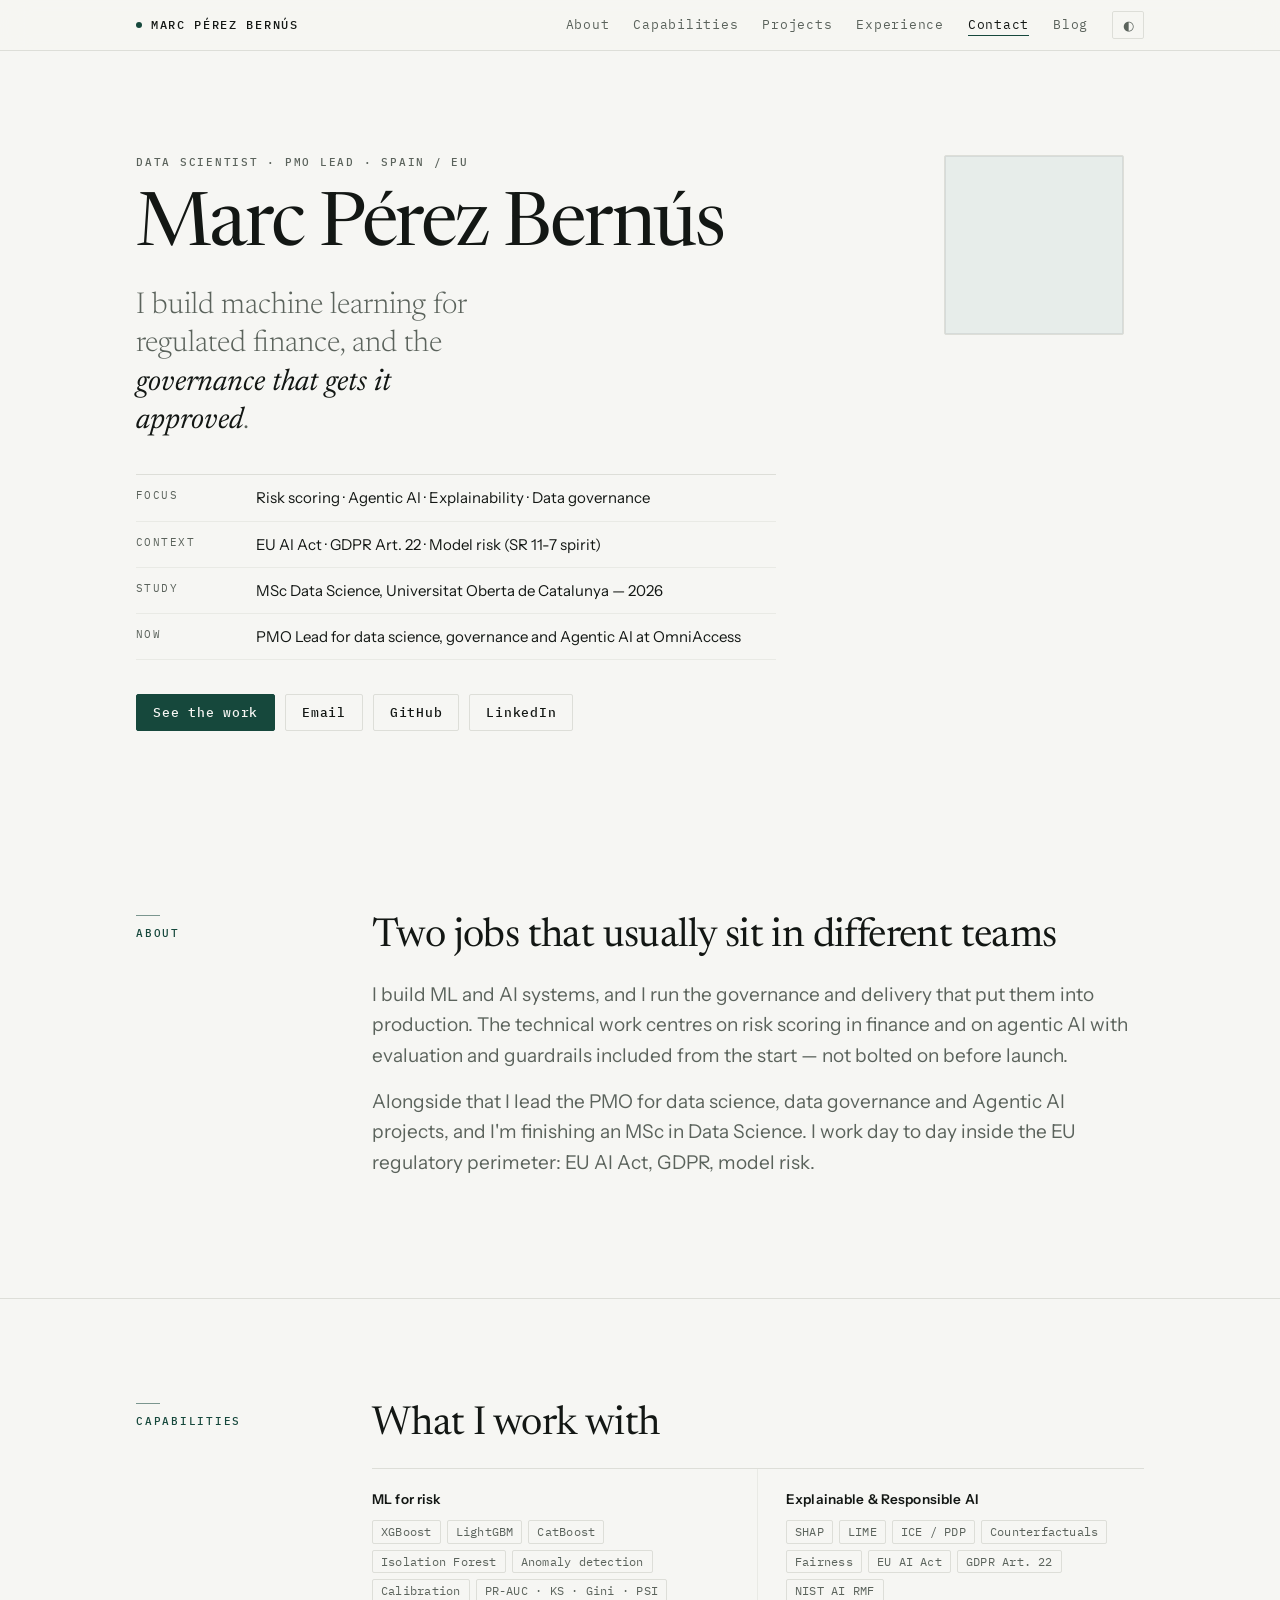
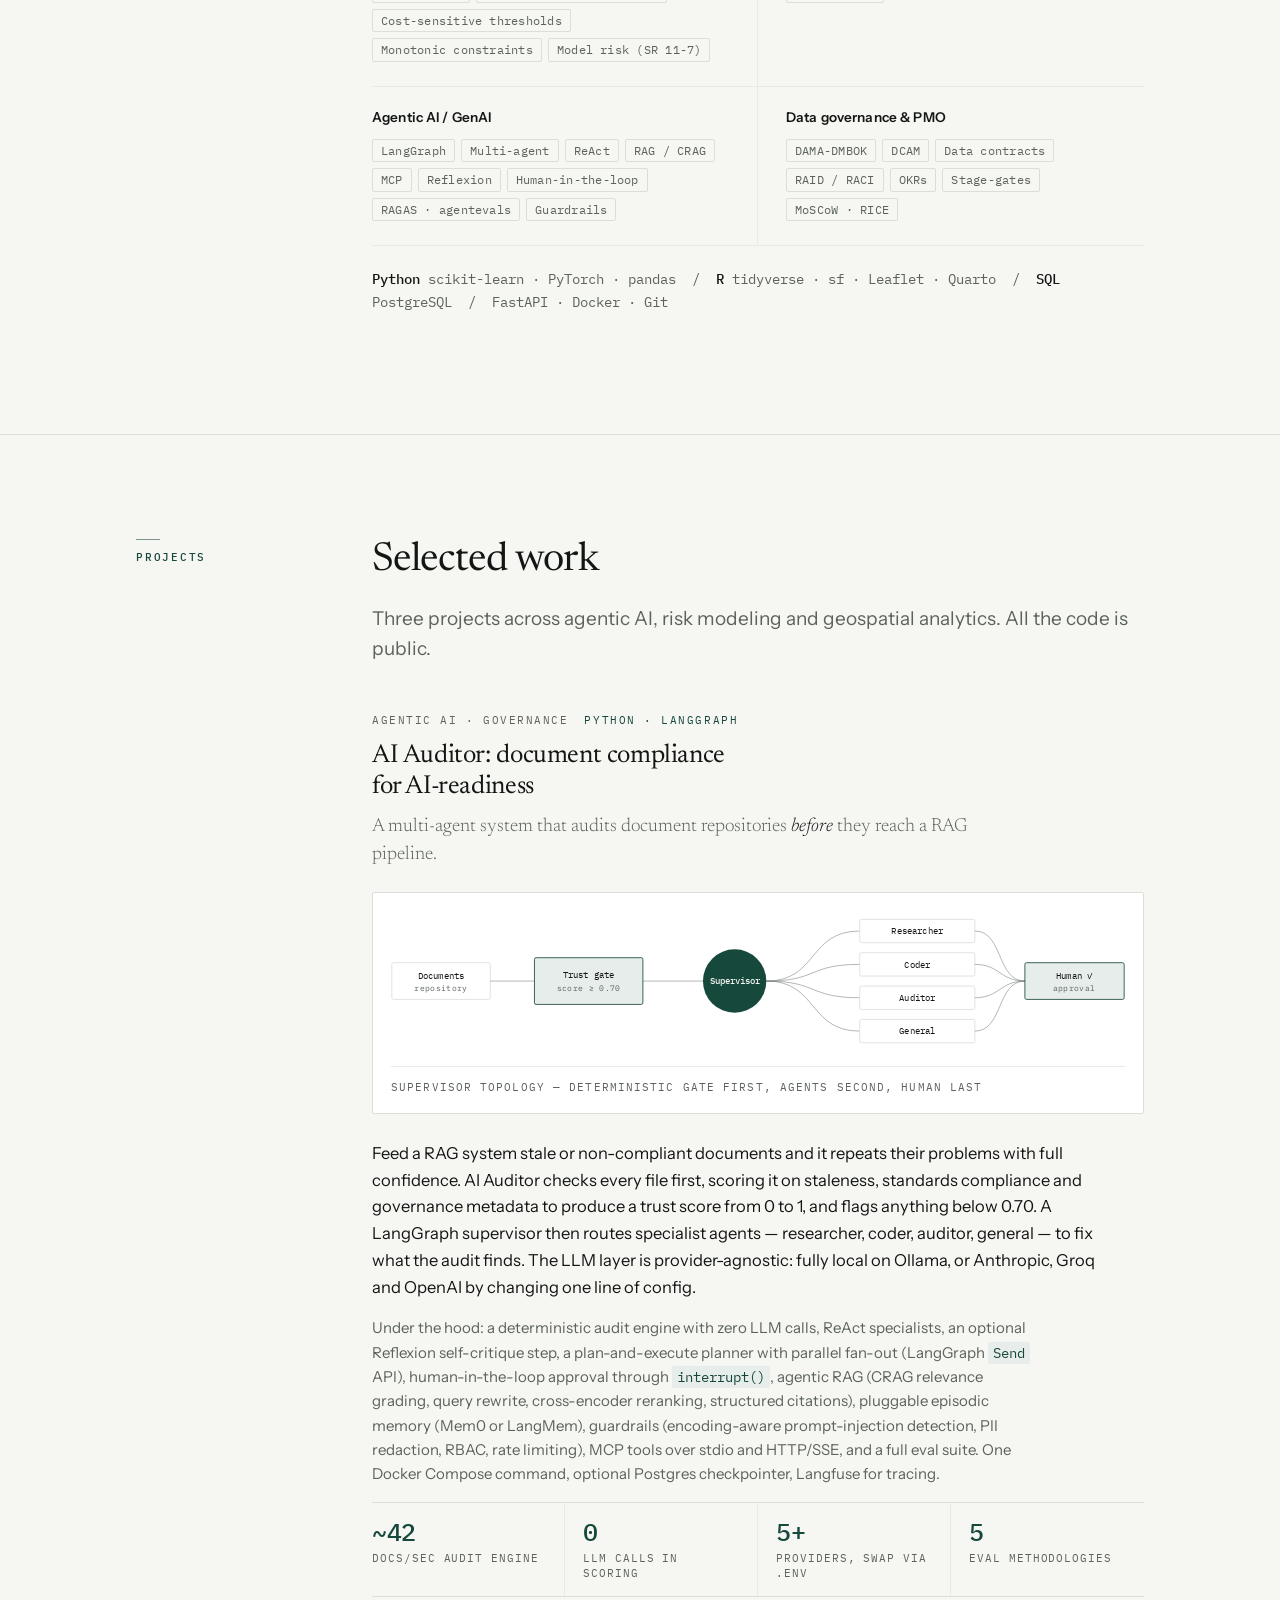
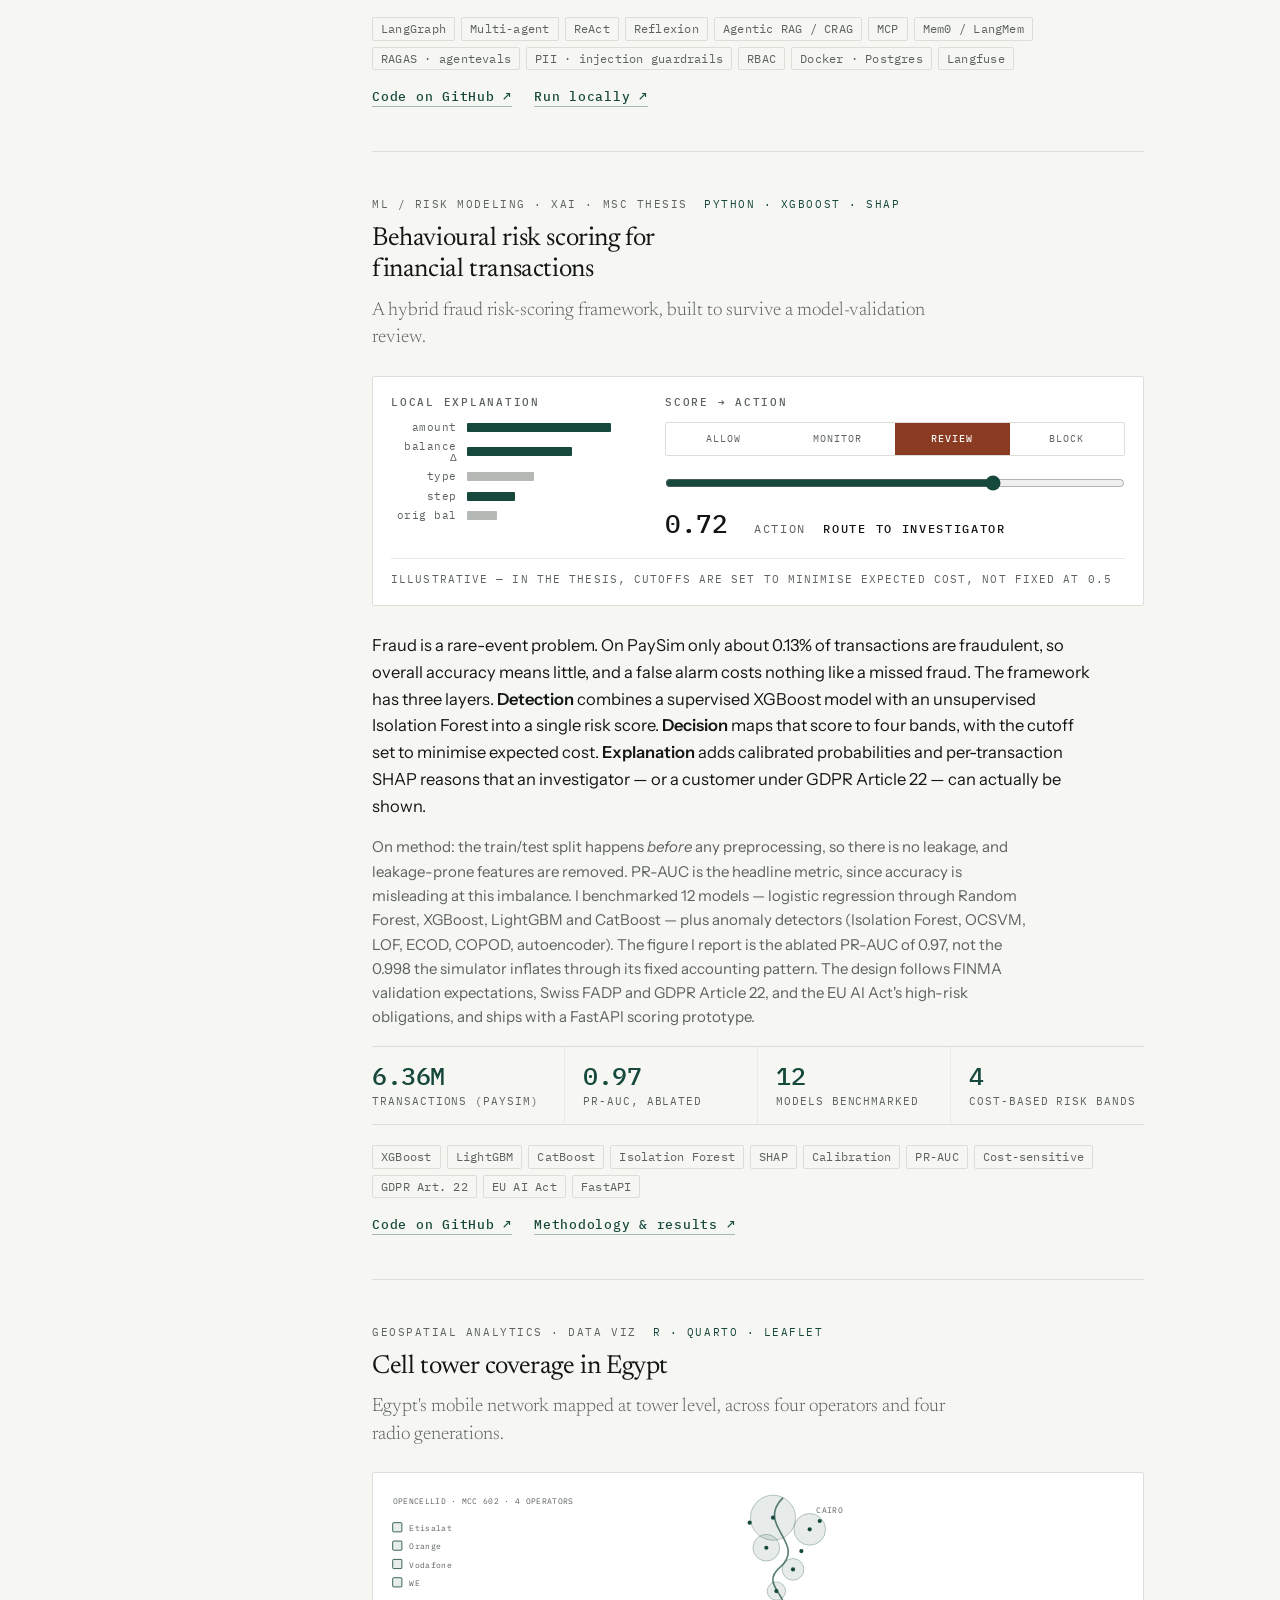
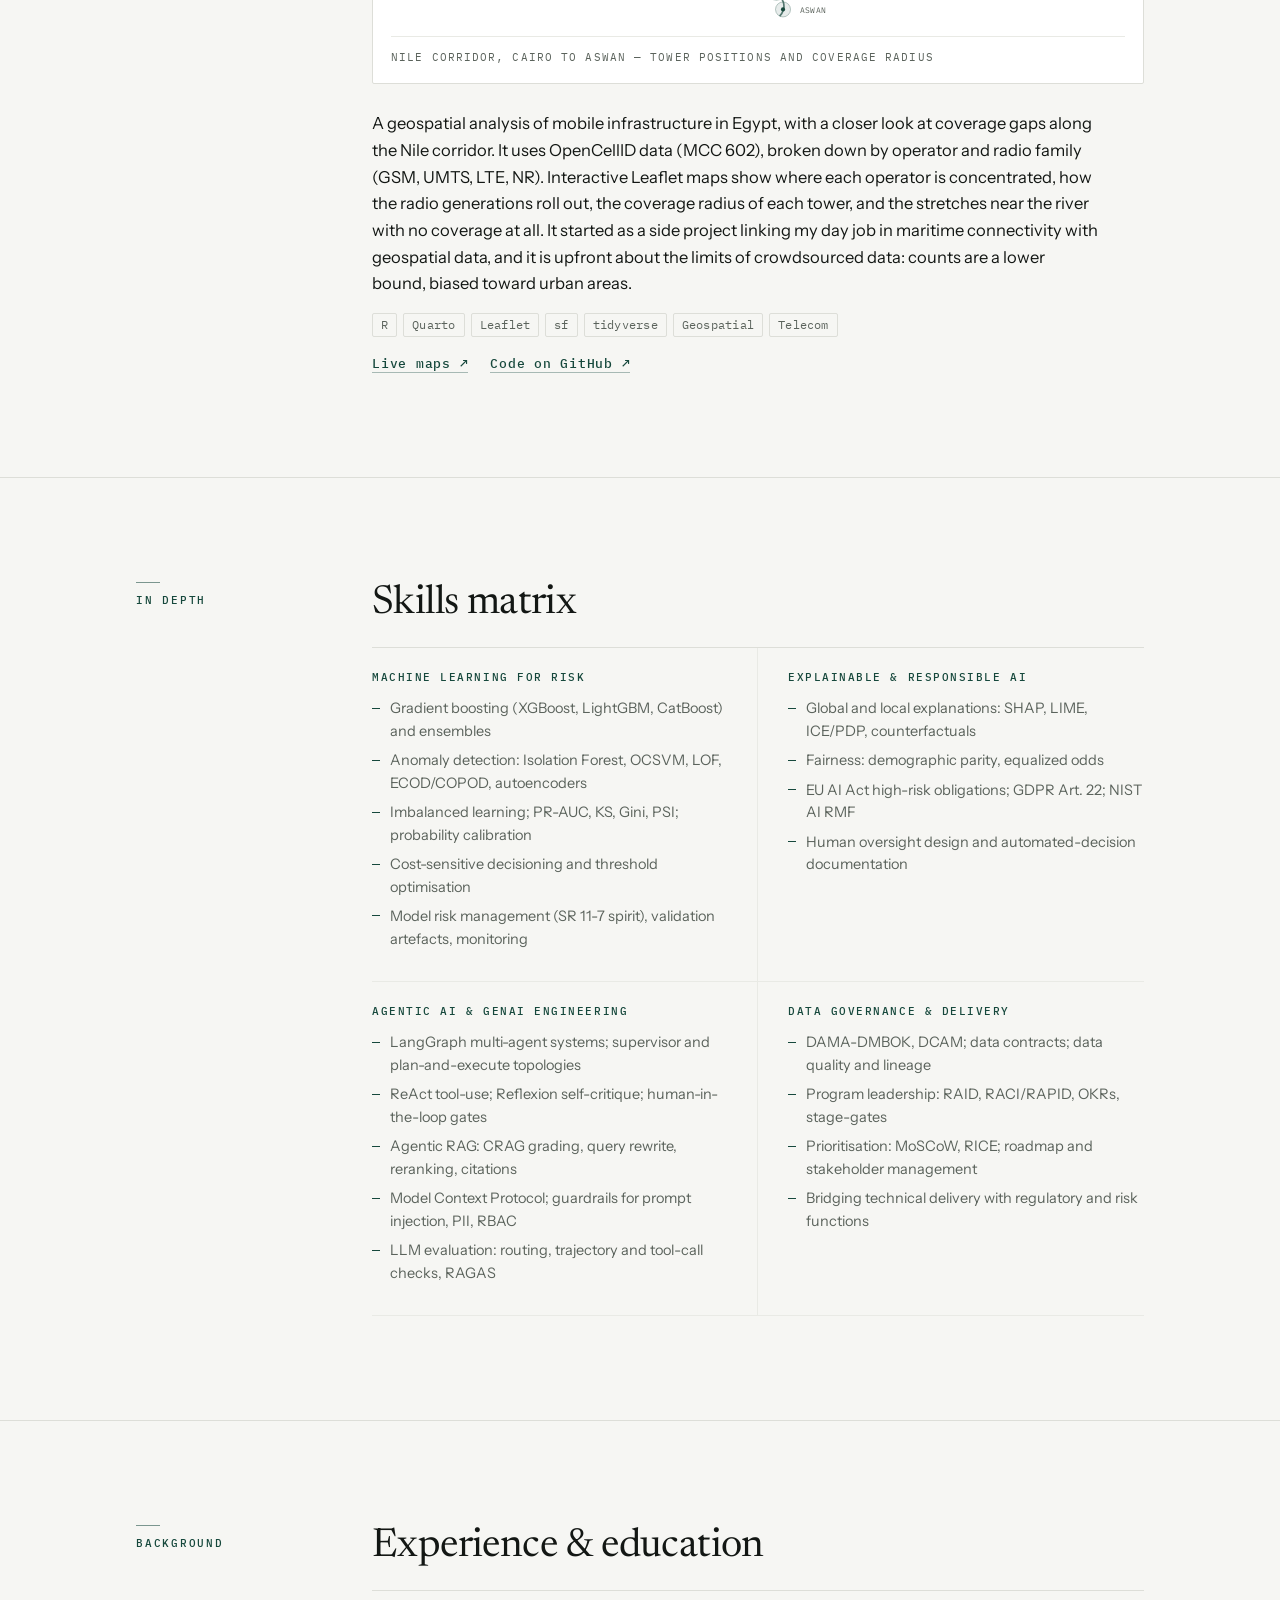
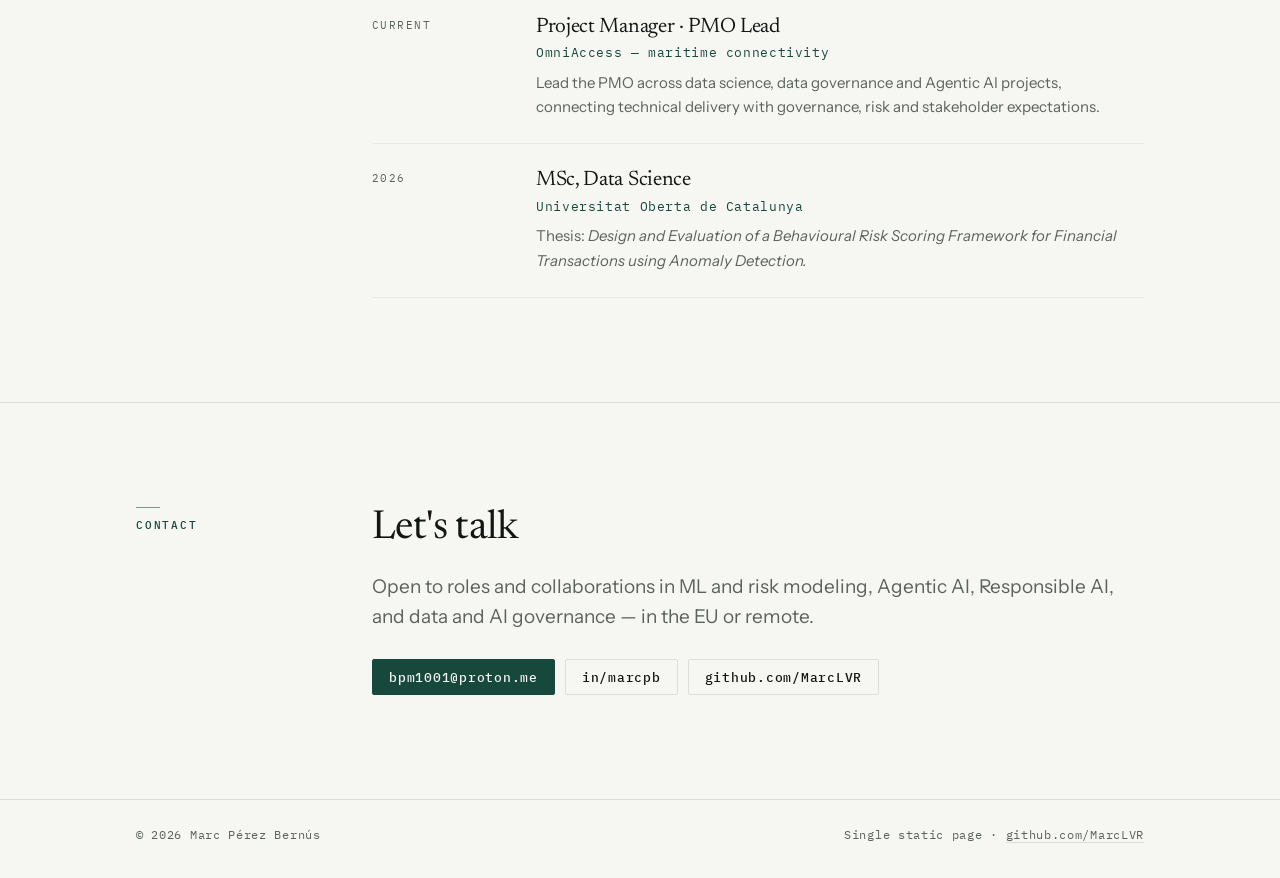
==== commit f8635fb0: "Add federated learning blog to Pages" ====
--- a/index.html
+++ b/index.html
@@ -165,7 +165,7 @@
   width:32px;height:28px;font-size:13px;line-height:1;border-radius:2px;flex:none;
 }
 .tgl:hover{color:var(--ink);border-color:var(--ink)}
-@media(max-width:800px){.topnav a{display:none}}
+@media(max-width:800px){.topnav a:not(.nav-blog){display:none}}
 
 /* ─────────────────────────────  HERO  ───────────────────────────── */
 .hero{padding-block:clamp(56px,10vw,104px) clamp(48px,7vw,80px);border-top:none}
@@ -349,6 +349,7 @@
       <a href="#projects">Projects</a>
       <a href="#experience">Experience</a>
       <a href="#contact">Contact</a>
+      <a href="blog/index.html" class="nav-blog">Blog</a>
       <button class="tgl" id="themeToggle" title="Switch light / dark" aria-label="Switch colour theme">◐</button>
     </nav>
   </div>
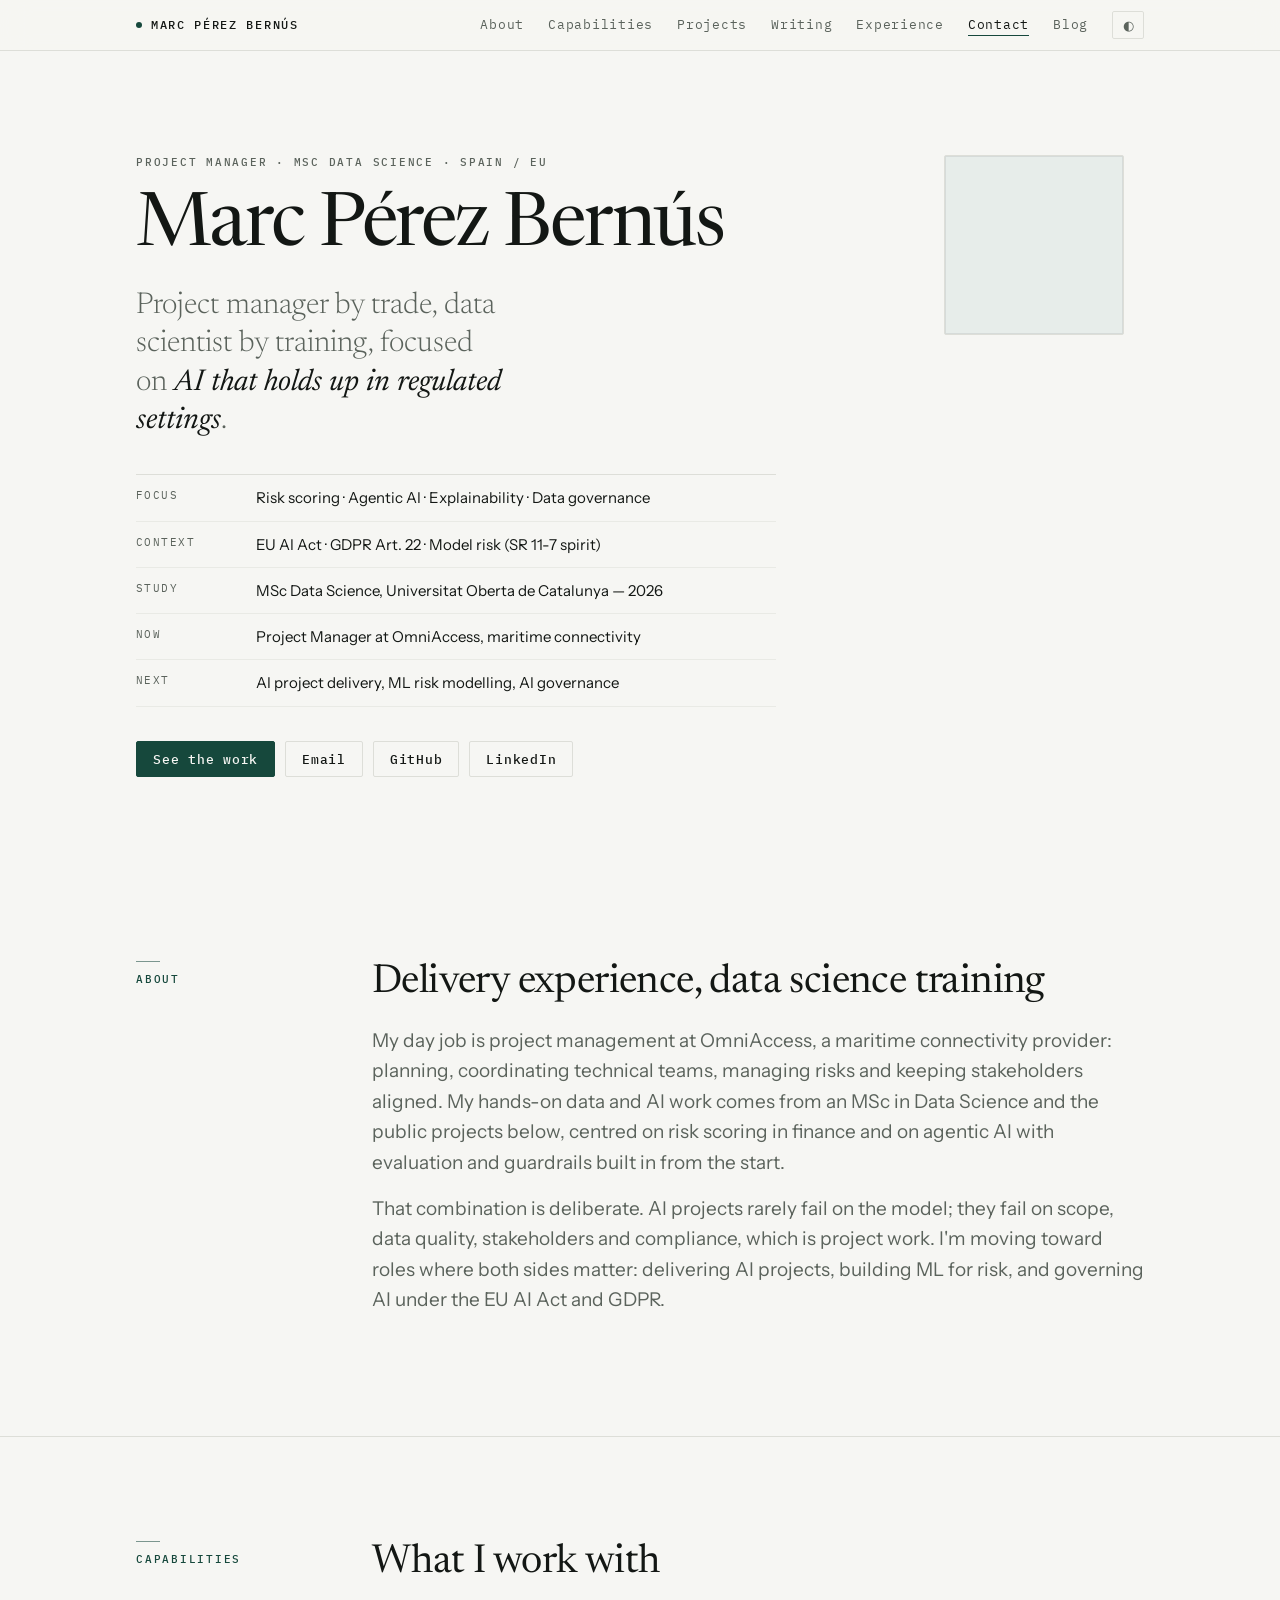
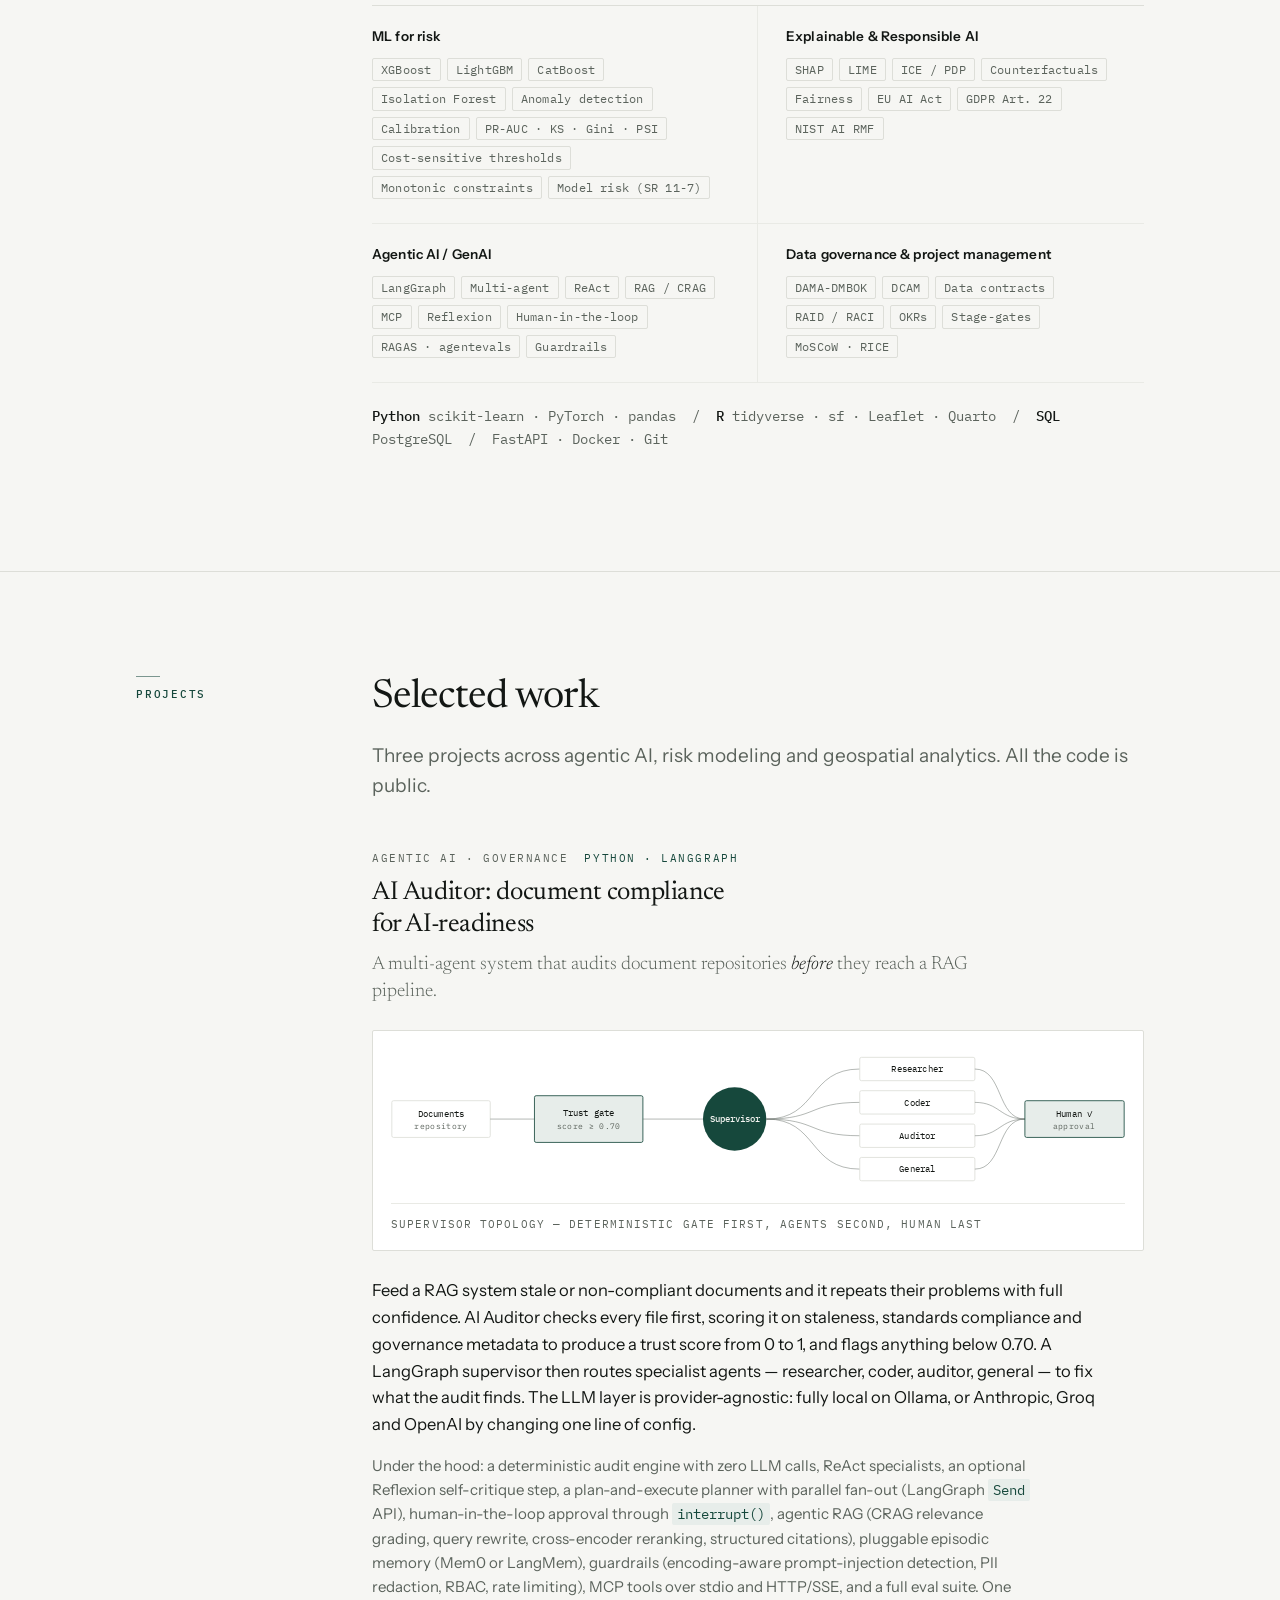
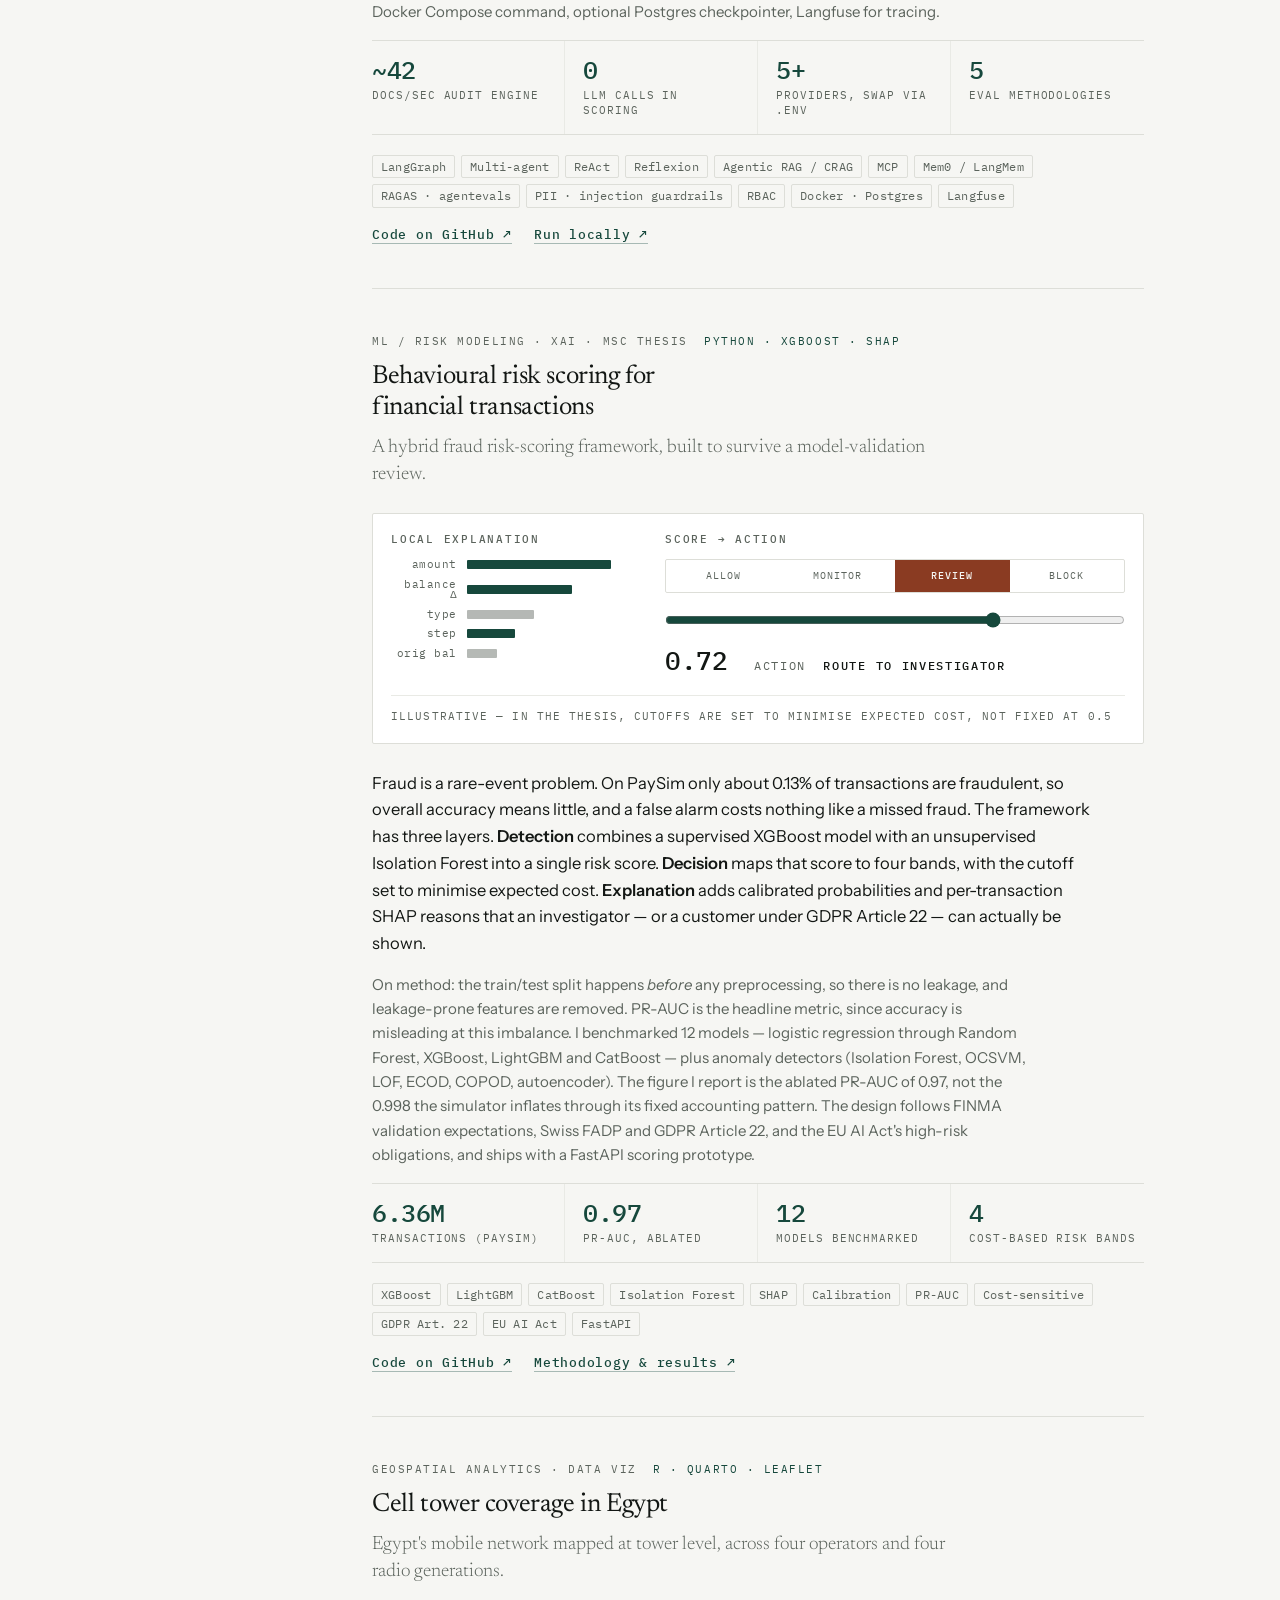
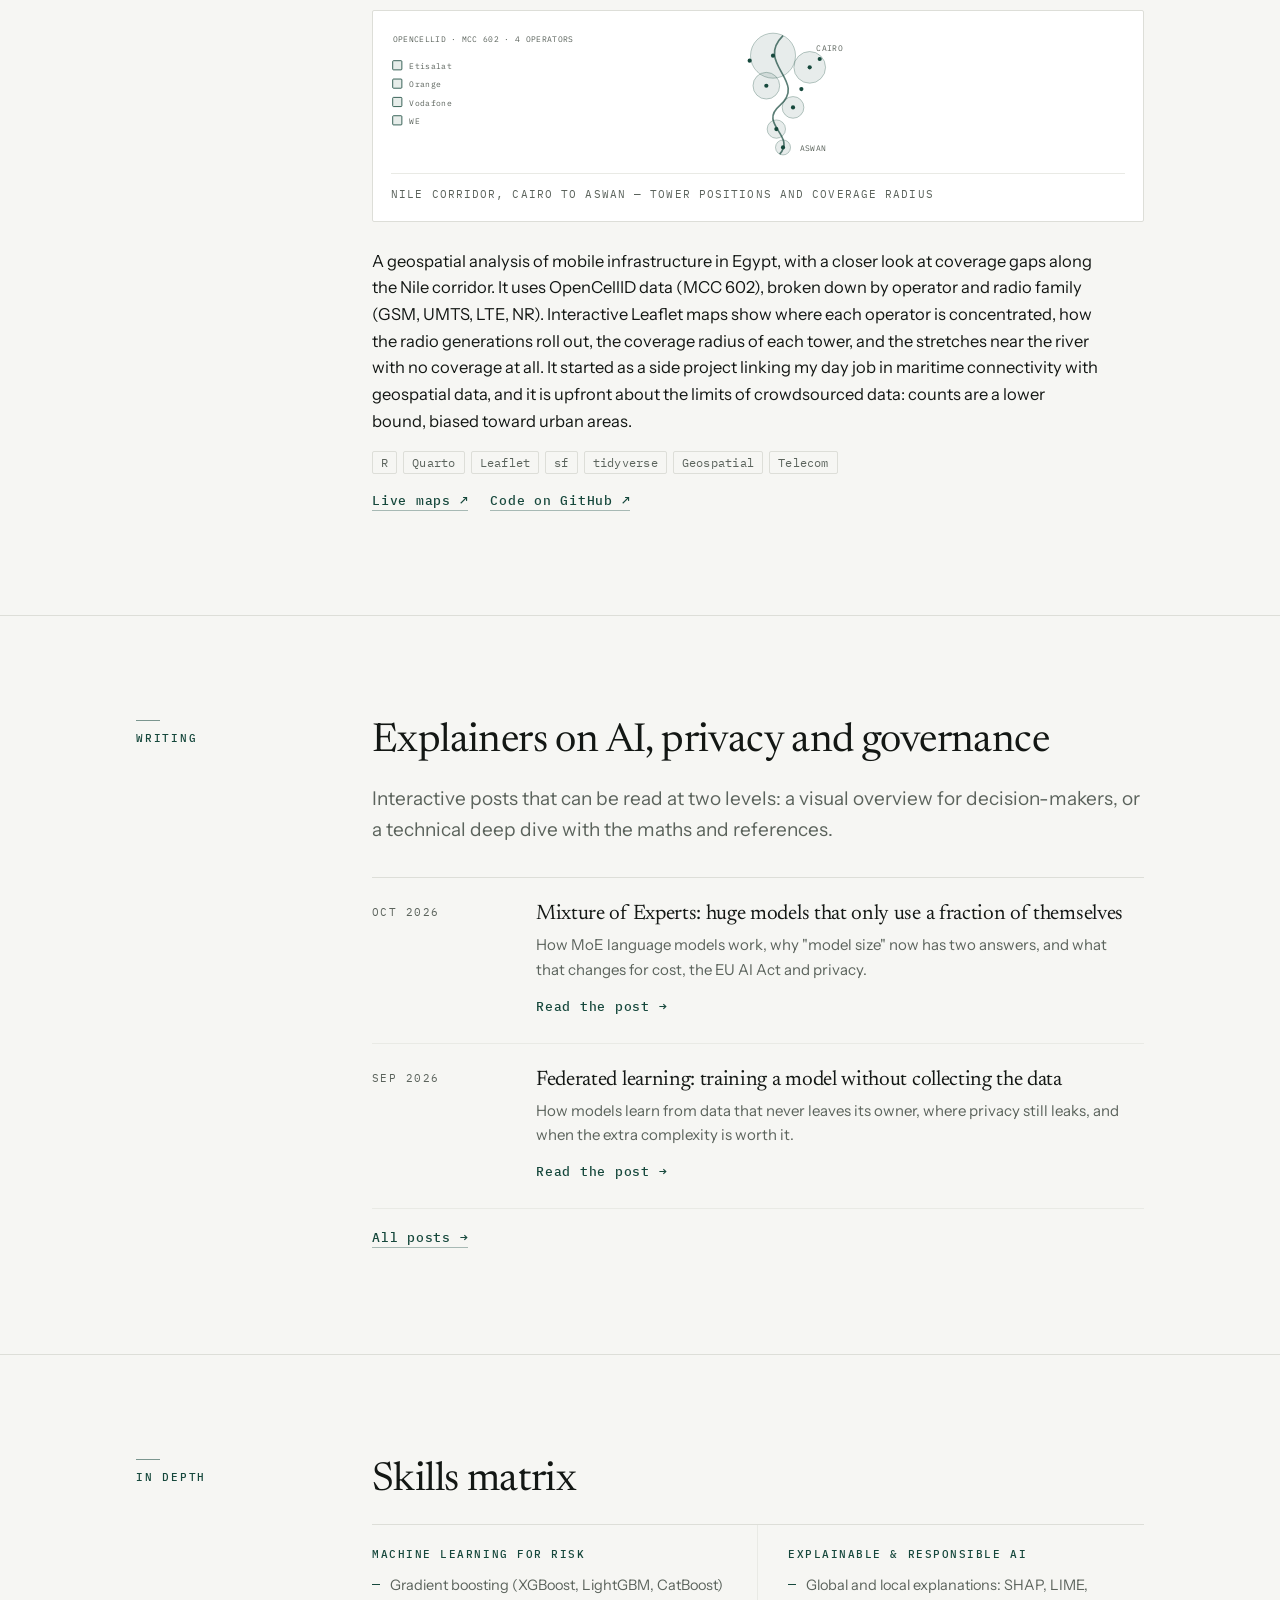
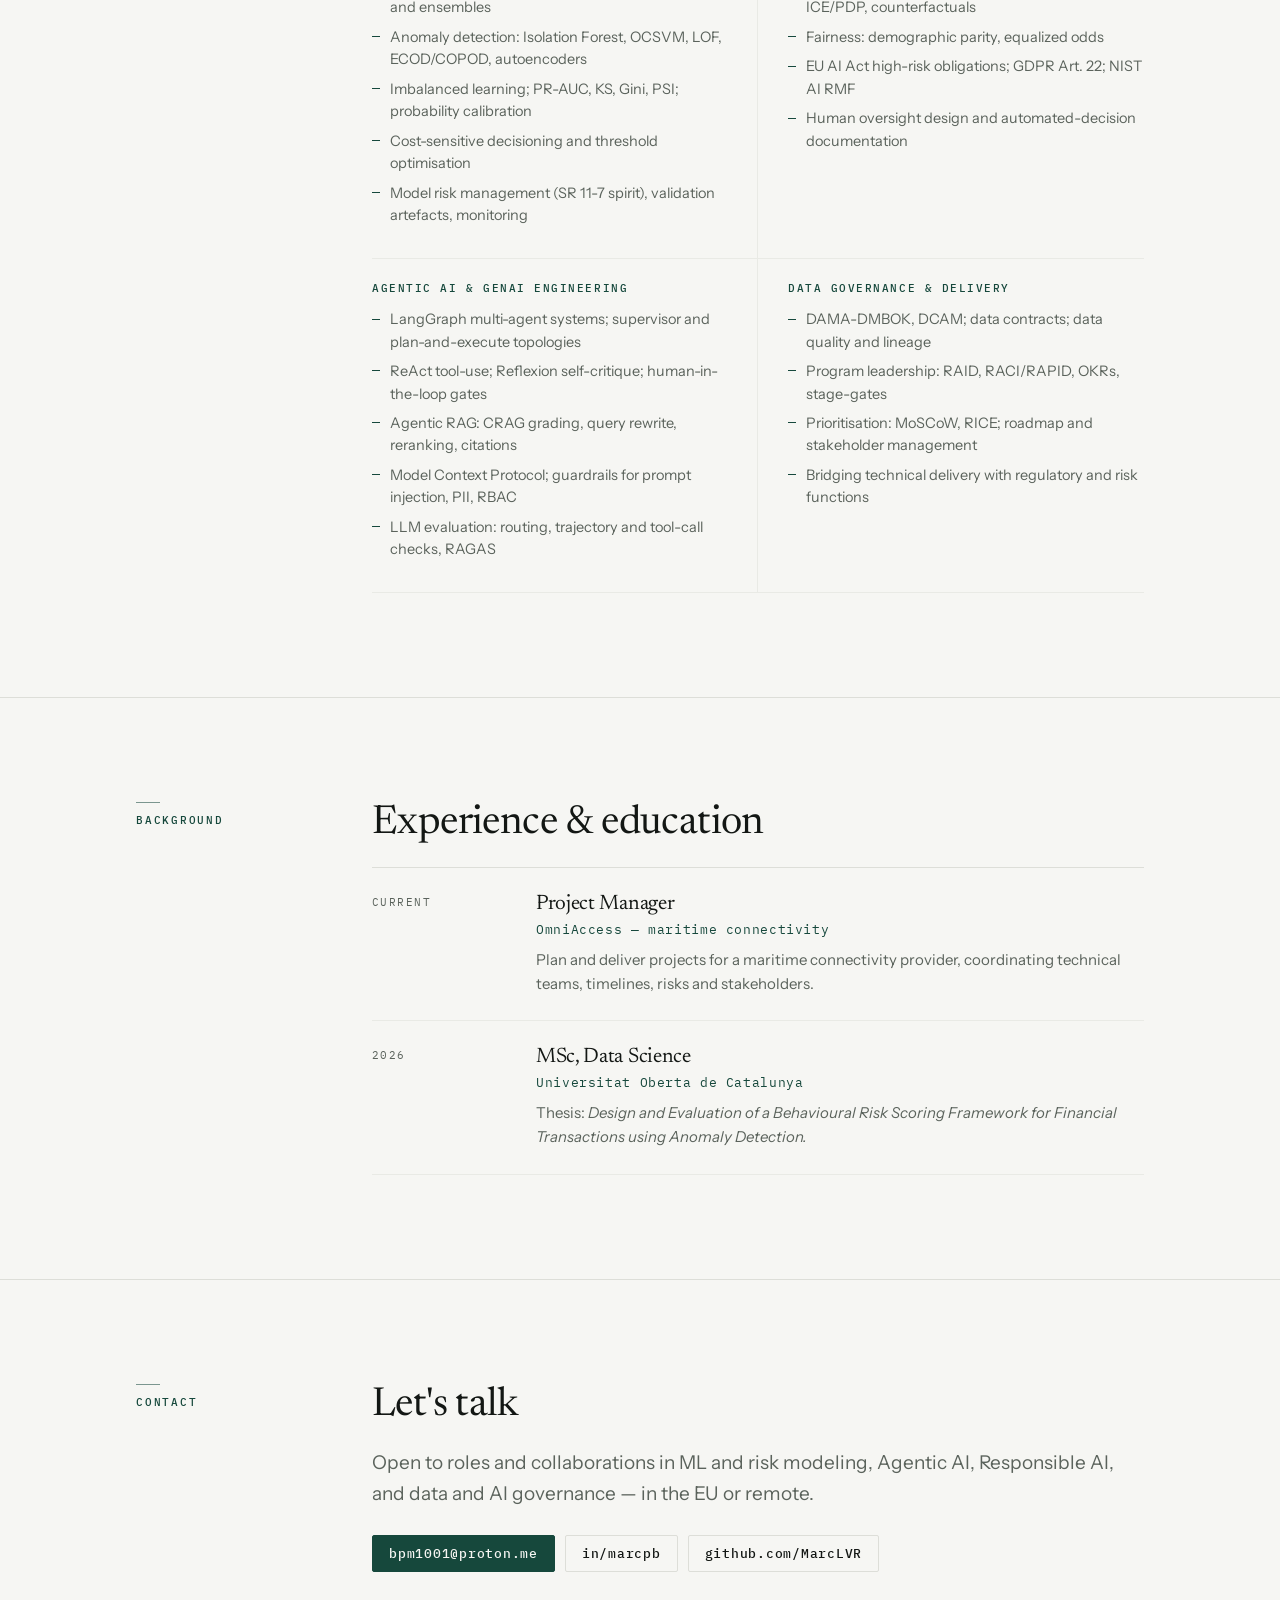
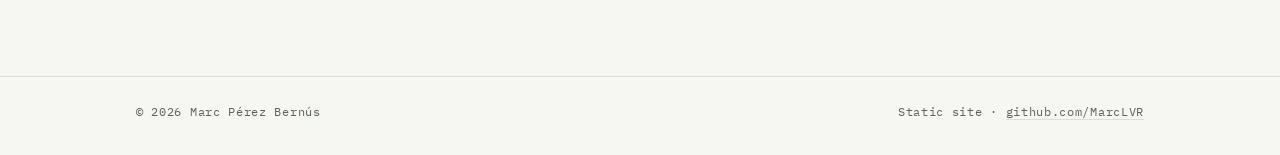
==== commit 6332b31e: "Update profile to Project Manager, add Writing section and README - Describe current role accurately" ====
--- a/index.html
+++ b/index.html
@@ -4,16 +4,16 @@
 <meta charset="utf-8" />
 <meta name="viewport" content="width=device-width, initial-scale=1" />
 <title>Marc Pérez Bernús · ML Risk Modeling · Agentic AI · Responsible AI</title>
-<meta name="description" content="Marc Pérez Bernús, Data Scientist and PMO lead who builds and governs machine learning and multi-agent AI for regulated industries. ML risk scoring (XGBoost, SHAP, calibration), Agentic AI (LangGraph, RAG, MCP), Responsible AI (EU AI Act, GDPR), and data governance." />
+<meta name="description" content="Marc Pérez Bernús, Project Manager with an MSc in Data Science, moving into machine learning and AI governance. Hands-on projects in ML risk scoring (XGBoost, SHAP, calibration), Agentic AI (LangGraph, RAG, MCP) and Responsible AI (EU AI Act, GDPR)." />
 <meta name="author" content="Marc Pérez Bernús" />
-<meta name="keywords" content="Machine Learning, Data Science, Risk Modeling, Credit Risk, Fraud Detection, XGBoost, LightGBM, Isolation Forest, SHAP, Explainable AI, Responsible AI, EU AI Act, GDPR, Model Risk Management, Agentic AI, LangGraph, Multi-agent, RAG, MCP, Data Governance, DAMA-DMBOK, PMO, Python" />
+<meta name="keywords" content="Machine Learning, Data Science, Risk Modeling, Credit Risk, Fraud Detection, XGBoost, LightGBM, Isolation Forest, SHAP, Explainable AI, Responsible AI, EU AI Act, GDPR, Model Risk Management, Agentic AI, LangGraph, Multi-agent, RAG, MCP, Data Governance, DAMA-DMBOK, Project Management, Python" />
 
 <!-- ── If you move to a custom domain, update the 3 absolute URLs below + the CNAME file ── -->
 <link rel="canonical" href="https://marclvr.github.io/" />
 <meta property="og:url" content="https://marclvr.github.io/" />
 <meta property="og:type" content="profile" />
 <meta property="og:title" content="Marc Pérez Bernús · ML Risk Modeling · Agentic AI · Responsible AI" />
-<meta property="og:description" content="Data Scientist and PMO lead who builds and governs AI for regulated industries. Selected projects in ML risk scoring, agentic AI, and geospatial analytics." />
+<meta property="og:description" content="Project Manager with an MSc in Data Science, moving into ML and AI governance. Selected projects in ML risk scoring, agentic AI and geospatial analytics." />
 <meta property="og:image" content="https://avatars.githubusercontent.com/u/26000284?v=4" />
 <meta name="twitter:card" content="summary" />
 <link rel="icon" href="https://avatars.githubusercontent.com/u/26000284?v=4" />
@@ -27,7 +27,7 @@
   "@context": "https://schema.org",
   "@type": "Person",
   "name": "Marc Pérez Bernús",
-  "jobTitle": "Data Scientist · PMO Lead (Data Science, Data Governance, Agentic AI)",
+  "jobTitle": "Project Manager",
   "image": "https://avatars.githubusercontent.com/u/26000284?v=4",
   "email": "mailto:bpm1001@proton.me",
   "url": "https://marclvr.github.io",
@@ -45,7 +45,7 @@
     "EU AI Act", "GDPR Article 22", "NIST AI RMF",
     "Agentic AI", "LangGraph", "Multi-agent Systems", "ReAct", "Retrieval-Augmented Generation", "Model Context Protocol",
     "LLM Evaluation", "RAGAS", "Guardrails",
-    "Data Governance", "DAMA-DMBOK", "DCAM", "Data Contracts", "PMO", "Python"
+    "Data Governance", "DAMA-DMBOK", "DCAM", "Data Contracts", "Project Management", "Python"
   ]
 }
 </script>
@@ -287,6 +287,19 @@
 .proj-links a{font:500 12.5px/1 var(--mono);letter-spacing:.06em;color:var(--accent);border-bottom:1px solid color-mix(in srgb,var(--accent) 35%,transparent);padding-bottom:3px}
 .proj-links a:hover{border-bottom-color:var(--accent)}
 
+/* ─────────────────────────────  WRITING  ───────────────────────────── */
+.posts{list-style:none;margin:0;padding:0;border-top:1px solid var(--rule)}
+.posts li{border-bottom:1px solid var(--rule-soft)}
+.posts a{display:grid;grid-template-columns:1fr;gap:6px;padding:24px 0}
+@media(min-width:720px){.posts a{grid-template-columns:132px minmax(0,1fr);gap:32px}}
+.posts time{font:400 11px/1.9 var(--mono);letter-spacing:.13em;text-transform:uppercase;color:var(--muted)}
+.posts h3{font-size:21px;margin:0 0 6px;transition:color .18s ease}
+.posts a:hover h3{color:var(--accent)}
+.posts p{margin:0 0 10px;color:var(--muted);font-size:15px;max-width:60ch}
+.posts .more{font:500 12.5px/1 var(--mono);letter-spacing:.06em;color:var(--accent)}
+.all-posts{display:inline-block;margin-top:22px;font:500 12.5px/1 var(--mono);letter-spacing:.06em;color:var(--accent);border-bottom:1px solid color-mix(in srgb,var(--accent) 35%,transparent);padding-bottom:3px}
+.all-posts:hover{border-bottom-color:var(--accent)}
+
 /* ─────────────────────────────  MATRIX / XP  ───────────────────────────── */
 .matrix{display:grid;grid-template-columns:1fr;gap:0;border-top:1px solid var(--rule)}
 @media(min-width:820px){.matrix{grid-template-columns:1fr 1fr}}
@@ -347,6 +360,7 @@
       <a href="#about">About</a>
       <a href="#capabilities">Capabilities</a>
       <a href="#projects">Projects</a>
+      <a href="#writing">Writing</a>
       <a href="#experience">Experience</a>
       <a href="#contact">Contact</a>
       <a href="blog/index.html" class="nav-blog">Blog</a>
@@ -361,15 +375,16 @@
   <div class="wrap">
     <div class="hero-grid">
       <div>
-        <p class="eyebrow rise" style="--d:0ms;margin-bottom:22px">Data Scientist · PMO Lead · Spain / EU</p>
+        <p class="eyebrow rise" style="--d:0ms;margin-bottom:22px">Project Manager · MSc Data Science · Spain / EU</p>
         <h1 class="rise" style="--d:80ms">Marc Pérez Bernús</h1>
-        <p class="thesis rise" style="--d:160ms">I build machine learning for regulated finance, and the <b>governance that gets it approved</b>.</p>
+        <p class="thesis rise" style="--d:160ms">Project manager by trade, data scientist by training, focused on <b>AI that holds up in regulated settings</b>.</p>
 
         <dl class="facts rise" style="--d:240ms">
           <div class="fact"><dt>Focus</dt><dd>Risk scoring · Agentic AI · Explainability · Data governance</dd></div>
           <div class="fact"><dt>Context</dt><dd>EU AI Act · GDPR Art. 22 · Model risk (SR 11-7 spirit)</dd></div>
           <div class="fact"><dt>Study</dt><dd>MSc Data Science, Universitat Oberta de Catalunya — 2026</dd></div>
-          <div class="fact"><dt>Now</dt><dd>PMO Lead for data science, governance and Agentic AI at OmniAccess</dd></div>
+          <div class="fact"><dt>Now</dt><dd>Project Manager at OmniAccess, maritime connectivity</dd></div>
+          <div class="fact"><dt>Next</dt><dd>AI project delivery, ML risk modelling, AI governance</dd></div>
         </dl>
 
         <div class="links rise" style="--d:320ms">
@@ -394,9 +409,9 @@
   <div class="wrap split">
     <div class="rail"><p class="eyebrow">About</p></div>
     <div class="rise">
-      <h2 class="measure">Two jobs that usually sit in different teams</h2>
-      <p class="lede measure">I build ML and AI systems, and I run the governance and delivery that put them into production. The technical work centres on risk scoring in finance and on agentic AI with evaluation and guardrails included from the start — not bolted on before launch.</p>
-      <p class="lede measure">Alongside that I lead the PMO for data science, data governance and Agentic AI projects, and I'm finishing an MSc in Data Science. I work day to day inside the EU regulatory perimeter: EU AI Act, GDPR, model risk.</p>
+      <h2 class="measure">Delivery experience, data science training</h2>
+      <p class="lede measure">My day job is project management at OmniAccess, a maritime connectivity provider: planning, coordinating technical teams, managing risks and keeping stakeholders aligned. My hands-on data and AI work comes from an MSc in Data Science and the public projects below, centred on risk scoring in finance and on agentic AI with evaluation and guardrails built in from the start.</p>
+      <p class="lede measure">That combination is deliberate. AI projects rarely fail on the model; they fail on scope, data quality, stakeholders and compliance, which is project work. I'm moving toward roles where both sides matter: delivering AI projects, building ML for risk, and governing AI under the EU AI Act and GDPR.</p>
     </div>
   </div>
 </section>
@@ -434,7 +449,7 @@
           </div>
         </div>
         <div class="cap">
-          <h4>Data governance &amp; PMO</h4>
+          <h4>Data governance &amp; project management</h4>
           <div class="tags">
             <span class="tag">DAMA-DMBOK</span><span class="tag">DCAM</span><span class="tag">Data contracts</span>
             <span class="tag">RAID / RACI</span><span class="tag">OKRs</span><span class="tag">Stage-gates</span>
@@ -633,6 +648,39 @@
   </div>
 </section>
 
+<section id="writing">
+  <div class="wrap split">
+    <div class="rail"><p class="eyebrow">Writing</p></div>
+    <div class="rise">
+      <h2>Explainers on AI, privacy and governance</h2>
+      <p class="lede measure" style="margin-bottom:32px">Interactive posts that can be read at two levels: a visual overview for decision-makers, or a technical deep dive with the maths and references.</p>
+      <ol class="posts">
+        <li>
+          <a href="blog/mixture-of-experts/index.html">
+            <time datetime="2026-10-24">Oct 2026</time>
+            <div>
+              <h3>Mixture of Experts: huge models that only use a fraction of themselves</h3>
+              <p>How MoE language models work, why "model size" now has two answers, and what that changes for cost, the EU AI Act and privacy.</p>
+              <span class="more">Read the post →</span>
+            </div>
+          </a>
+        </li>
+        <li>
+          <a href="blog/federated-learning/index.html">
+            <time datetime="2026-09-29">Sep 2026</time>
+            <div>
+              <h3>Federated learning: training a model without collecting the data</h3>
+              <p>How models learn from data that never leaves its owner, where privacy still leaks, and when the extra complexity is worth it.</p>
+              <span class="more">Read the post →</span>
+            </div>
+          </a>
+        </li>
+      </ol>
+      <a class="all-posts" href="blog/index.html">All posts →</a>
+    </div>
+  </div>
+</section>
+
 <section id="skills-detail">
   <div class="wrap split">
     <div class="rail"><p class="eyebrow">In depth</p></div>
@@ -691,9 +739,9 @@
         <div class="xp-item">
           <div class="when">Current</div>
           <div>
-            <h3>Project Manager · PMO Lead</h3>
+            <h3>Project Manager</h3>
             <div class="org">OmniAccess — maritime connectivity</div>
-            <p>Lead the PMO across data science, data governance and Agentic AI projects, connecting technical delivery with governance, risk and stakeholder expectations.</p>
+            <p>Plan and deliver projects for a maritime connectivity provider, coordinating technical teams, timelines, risks and stakeholders.</p>
           </div>
         </div>
         <div class="xp-item">
@@ -729,7 +777,7 @@
 <footer>
   <div class="foot-in">
     <span>© <span id="yr"></span> Marc Pérez Bernús</span>
-    <span>Single static page · <a href="https://github.com/MarcLVR" rel="noopener">github.com/MarcLVR</a></span>
+    <span>Static site · <a href="https://github.com/MarcLVR" rel="noopener">github.com/MarcLVR</a></span>
   </div>
 </footer>
 
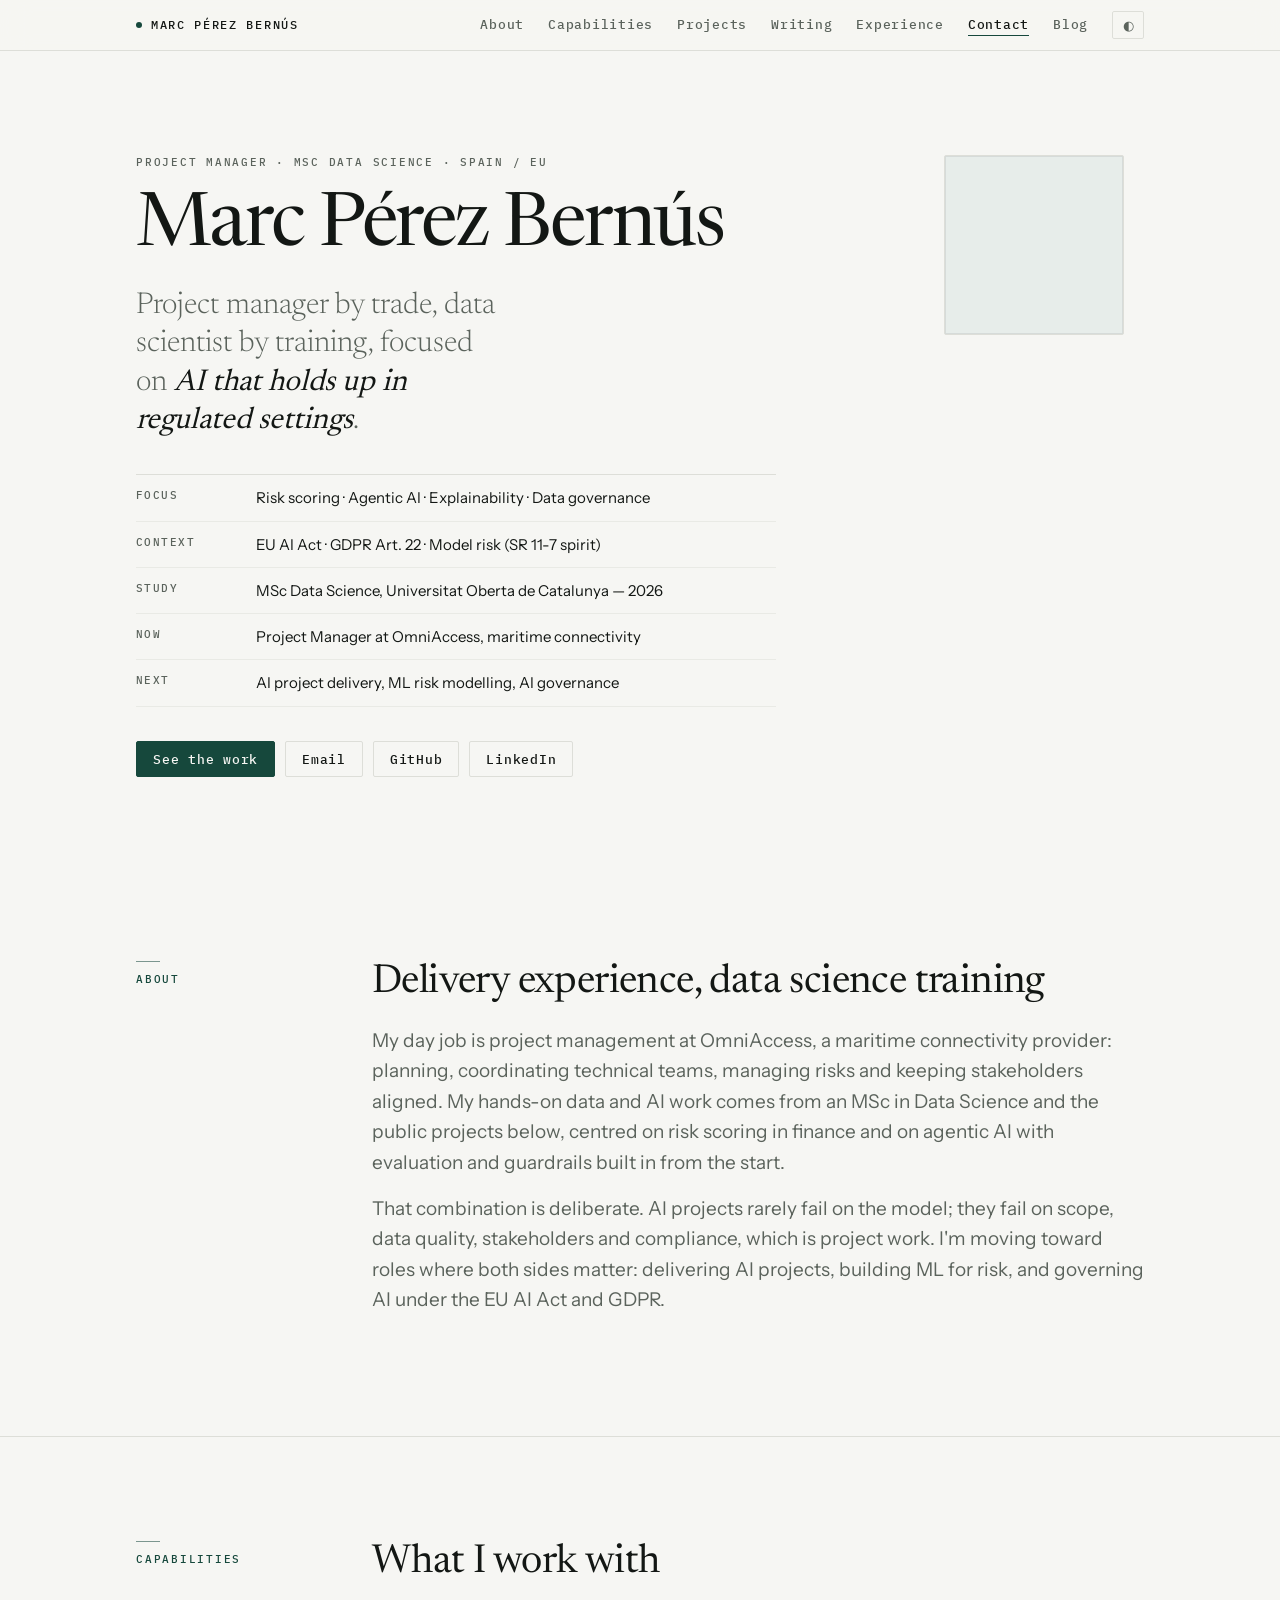
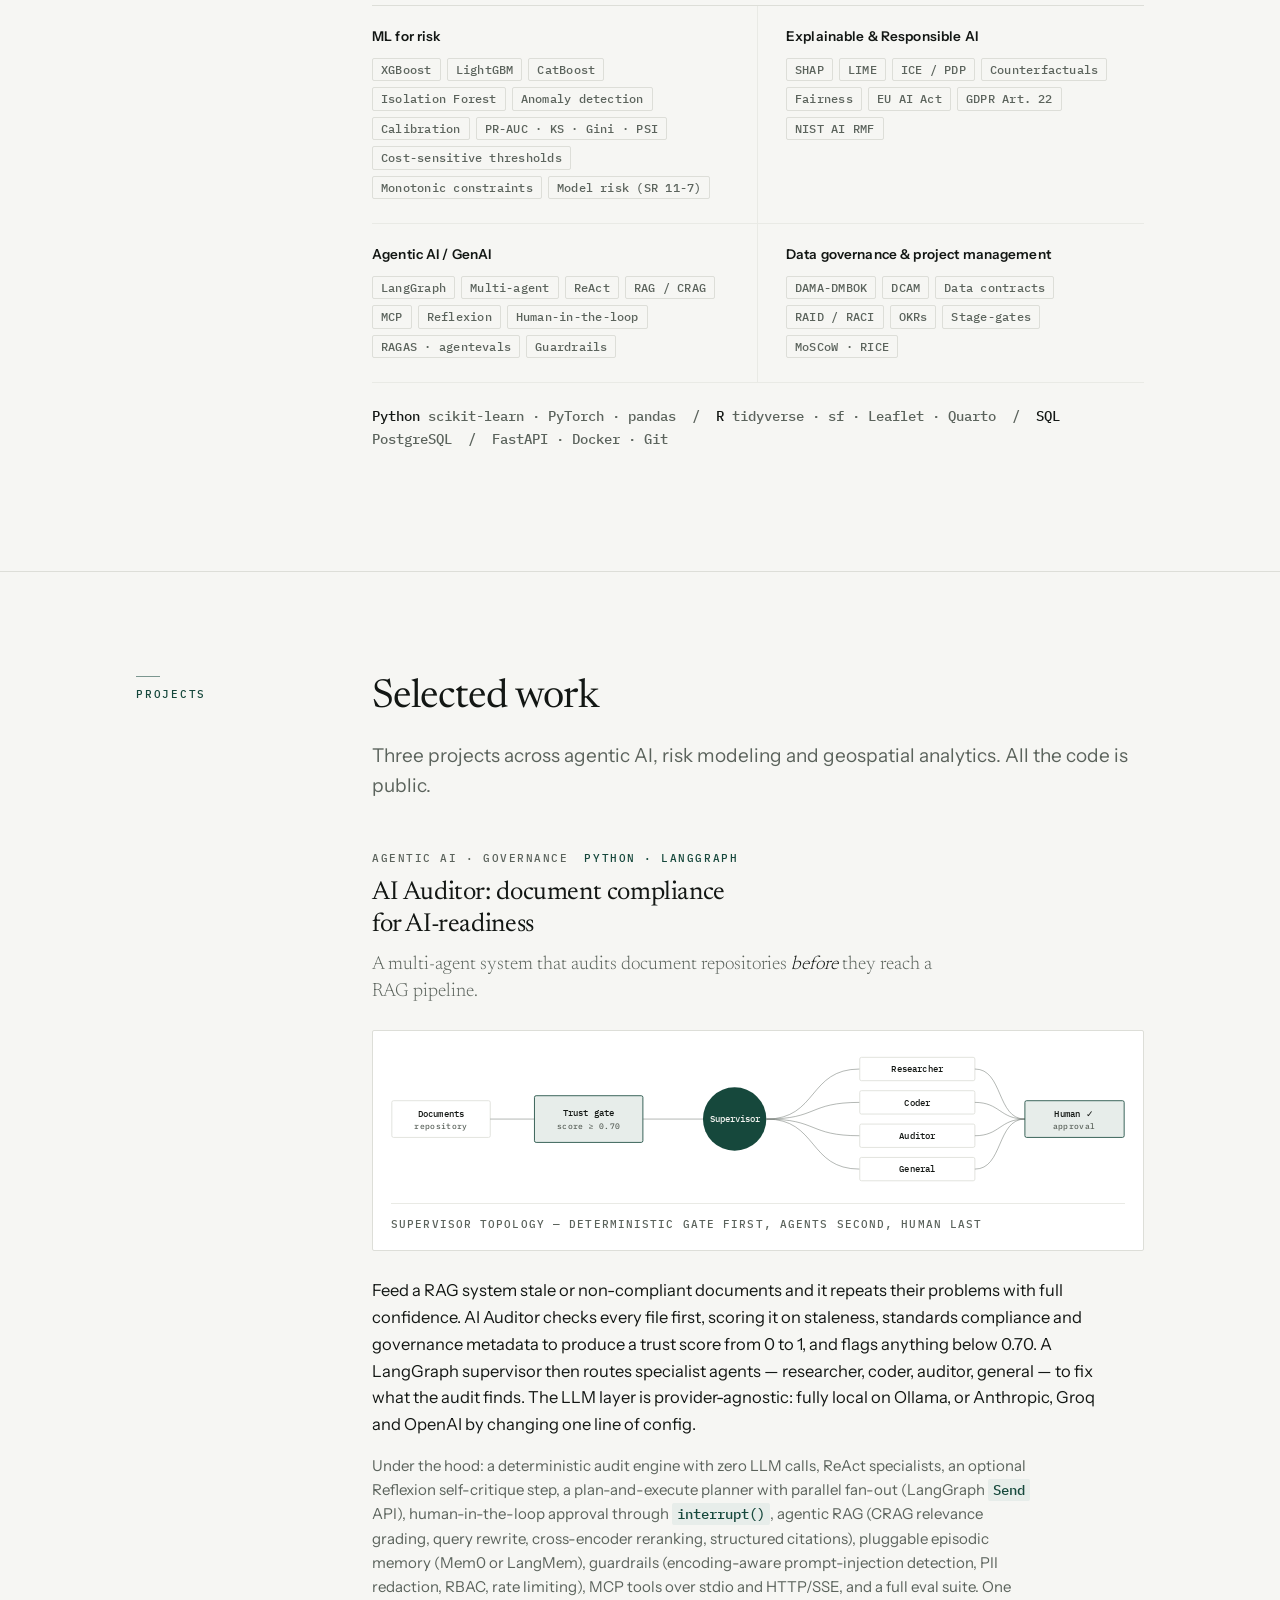
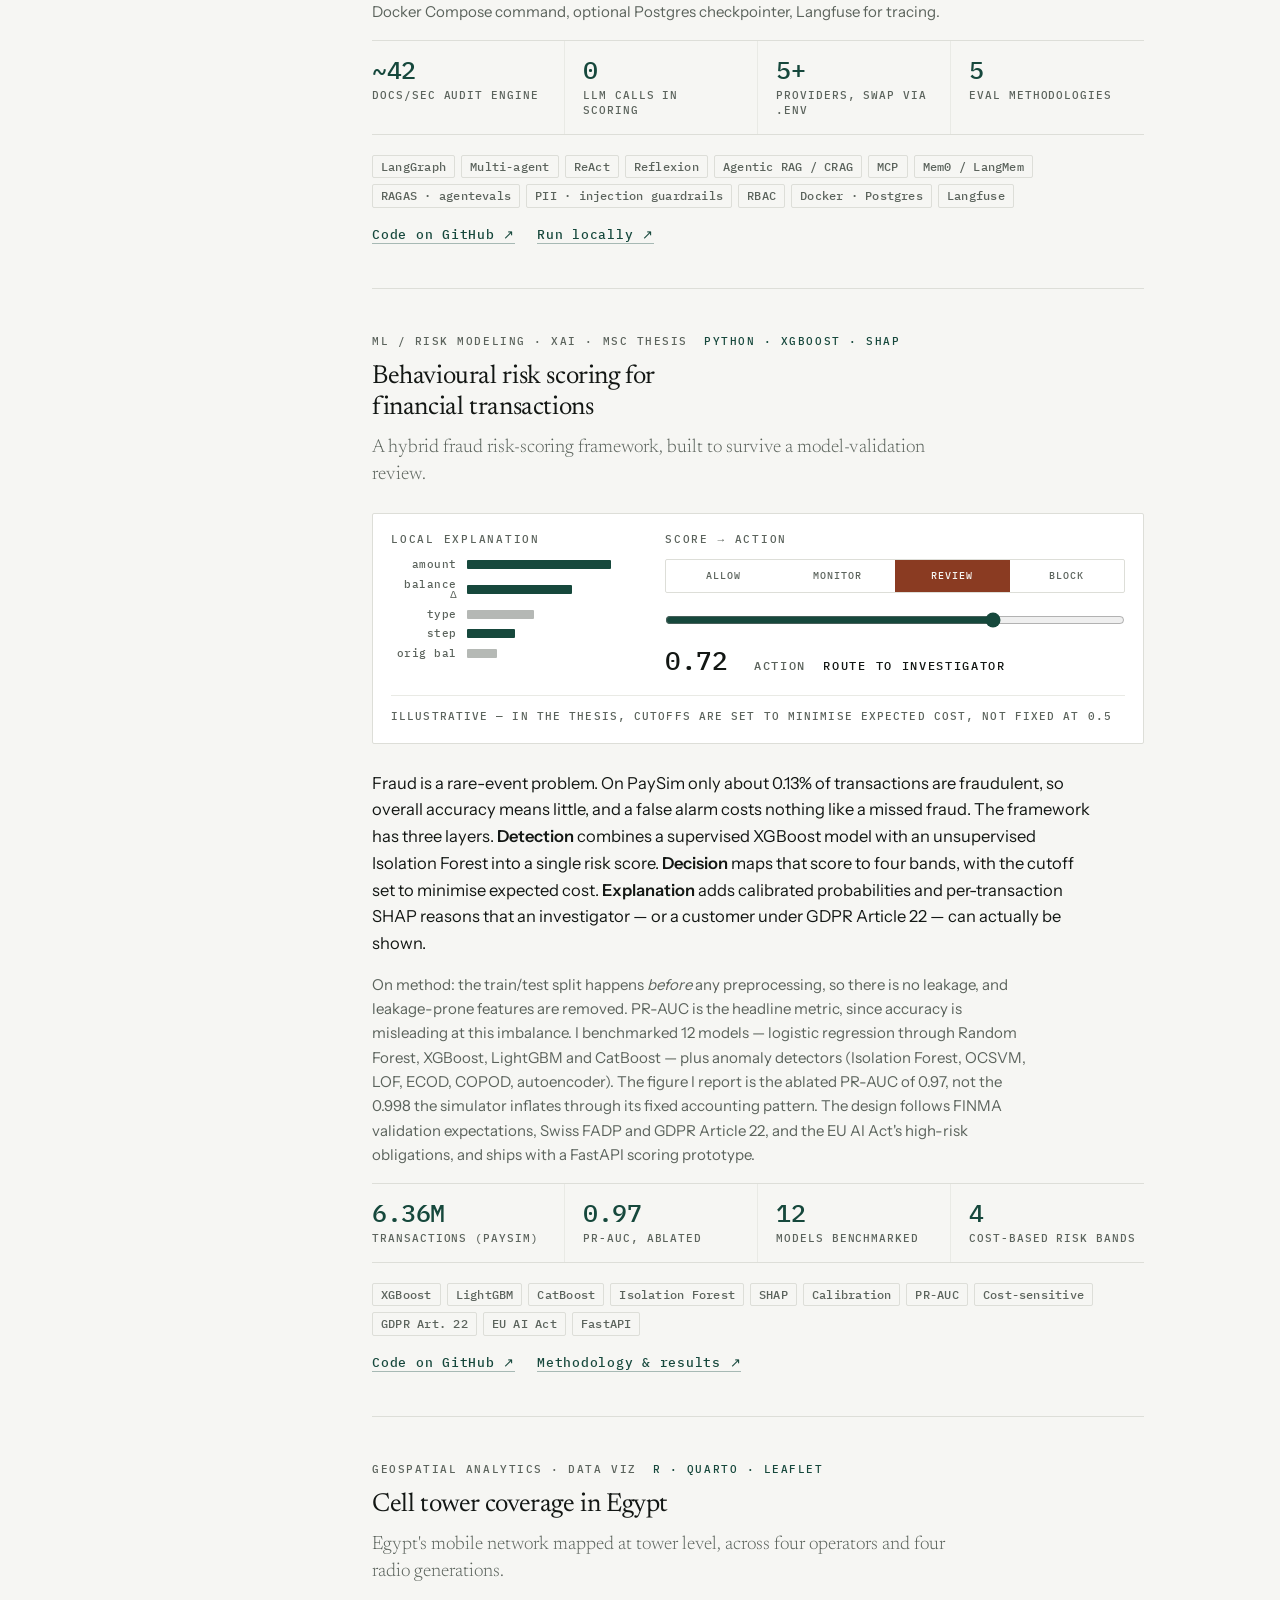
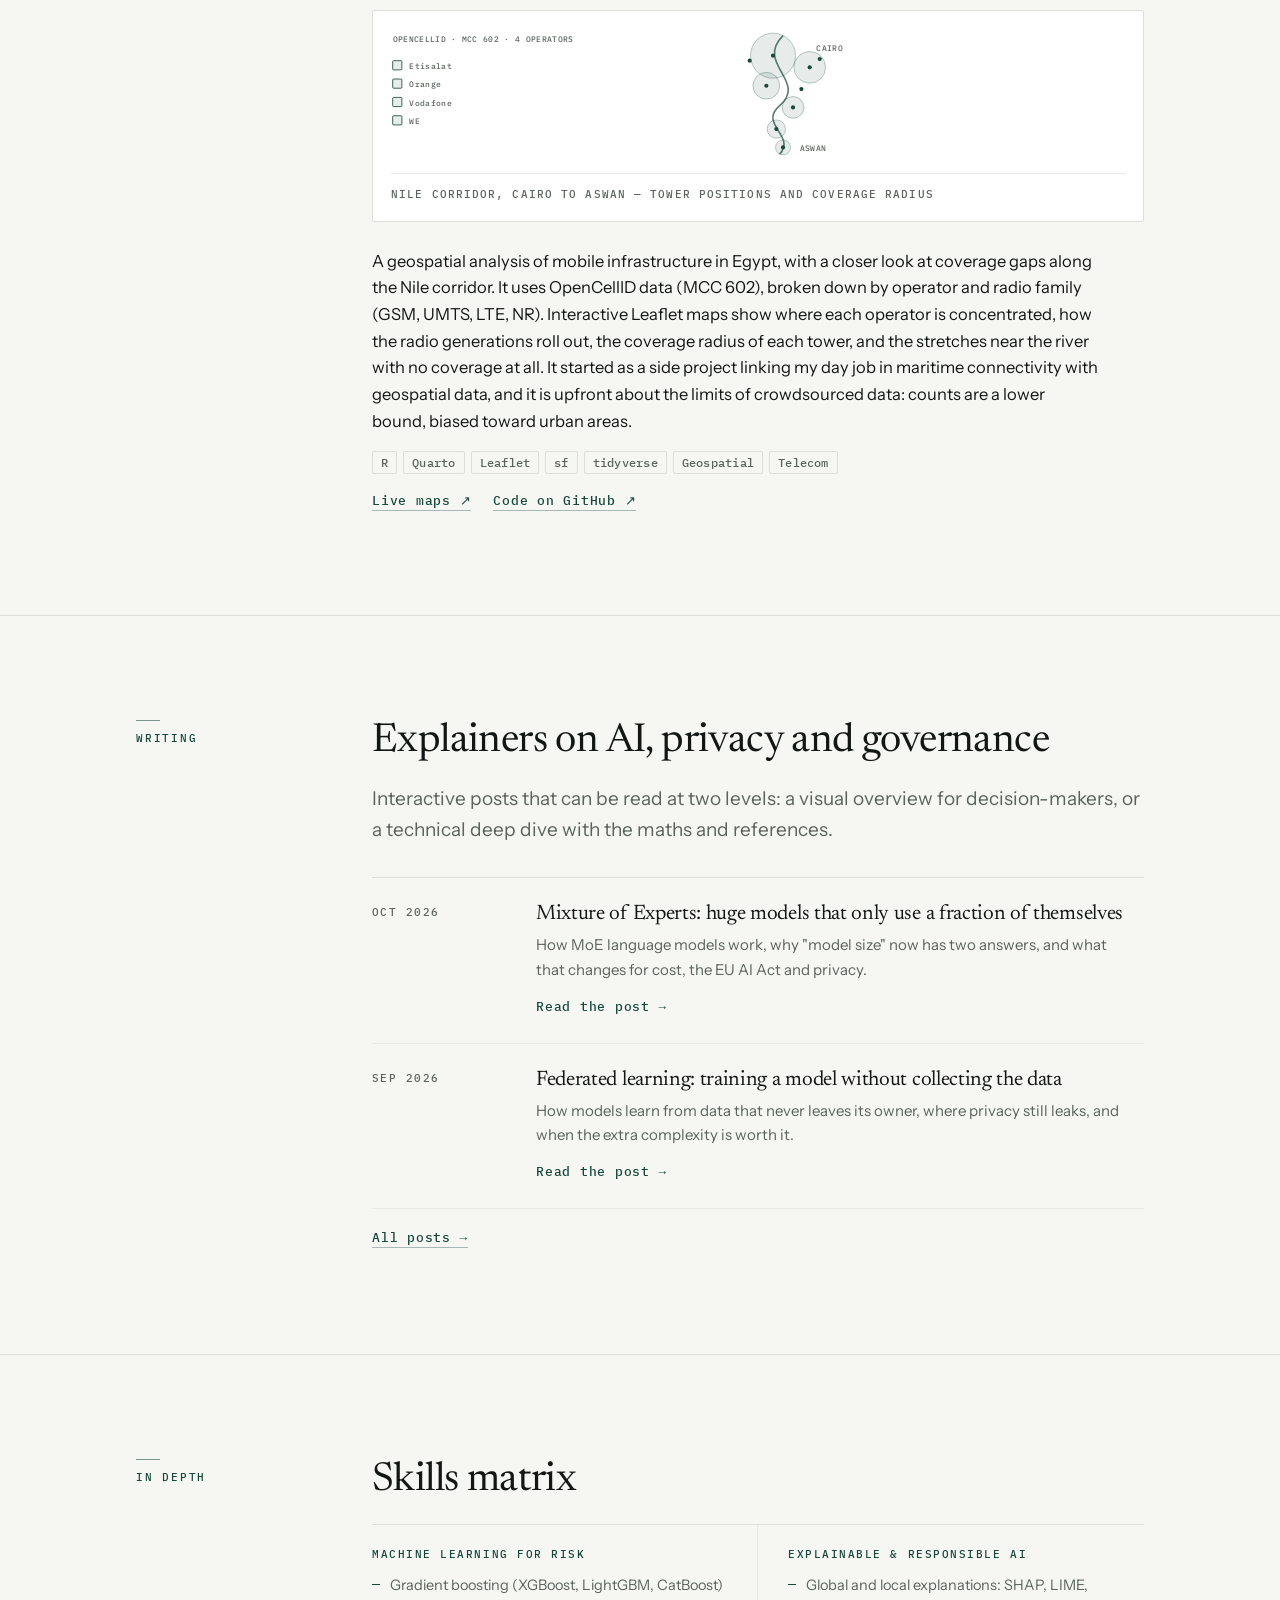
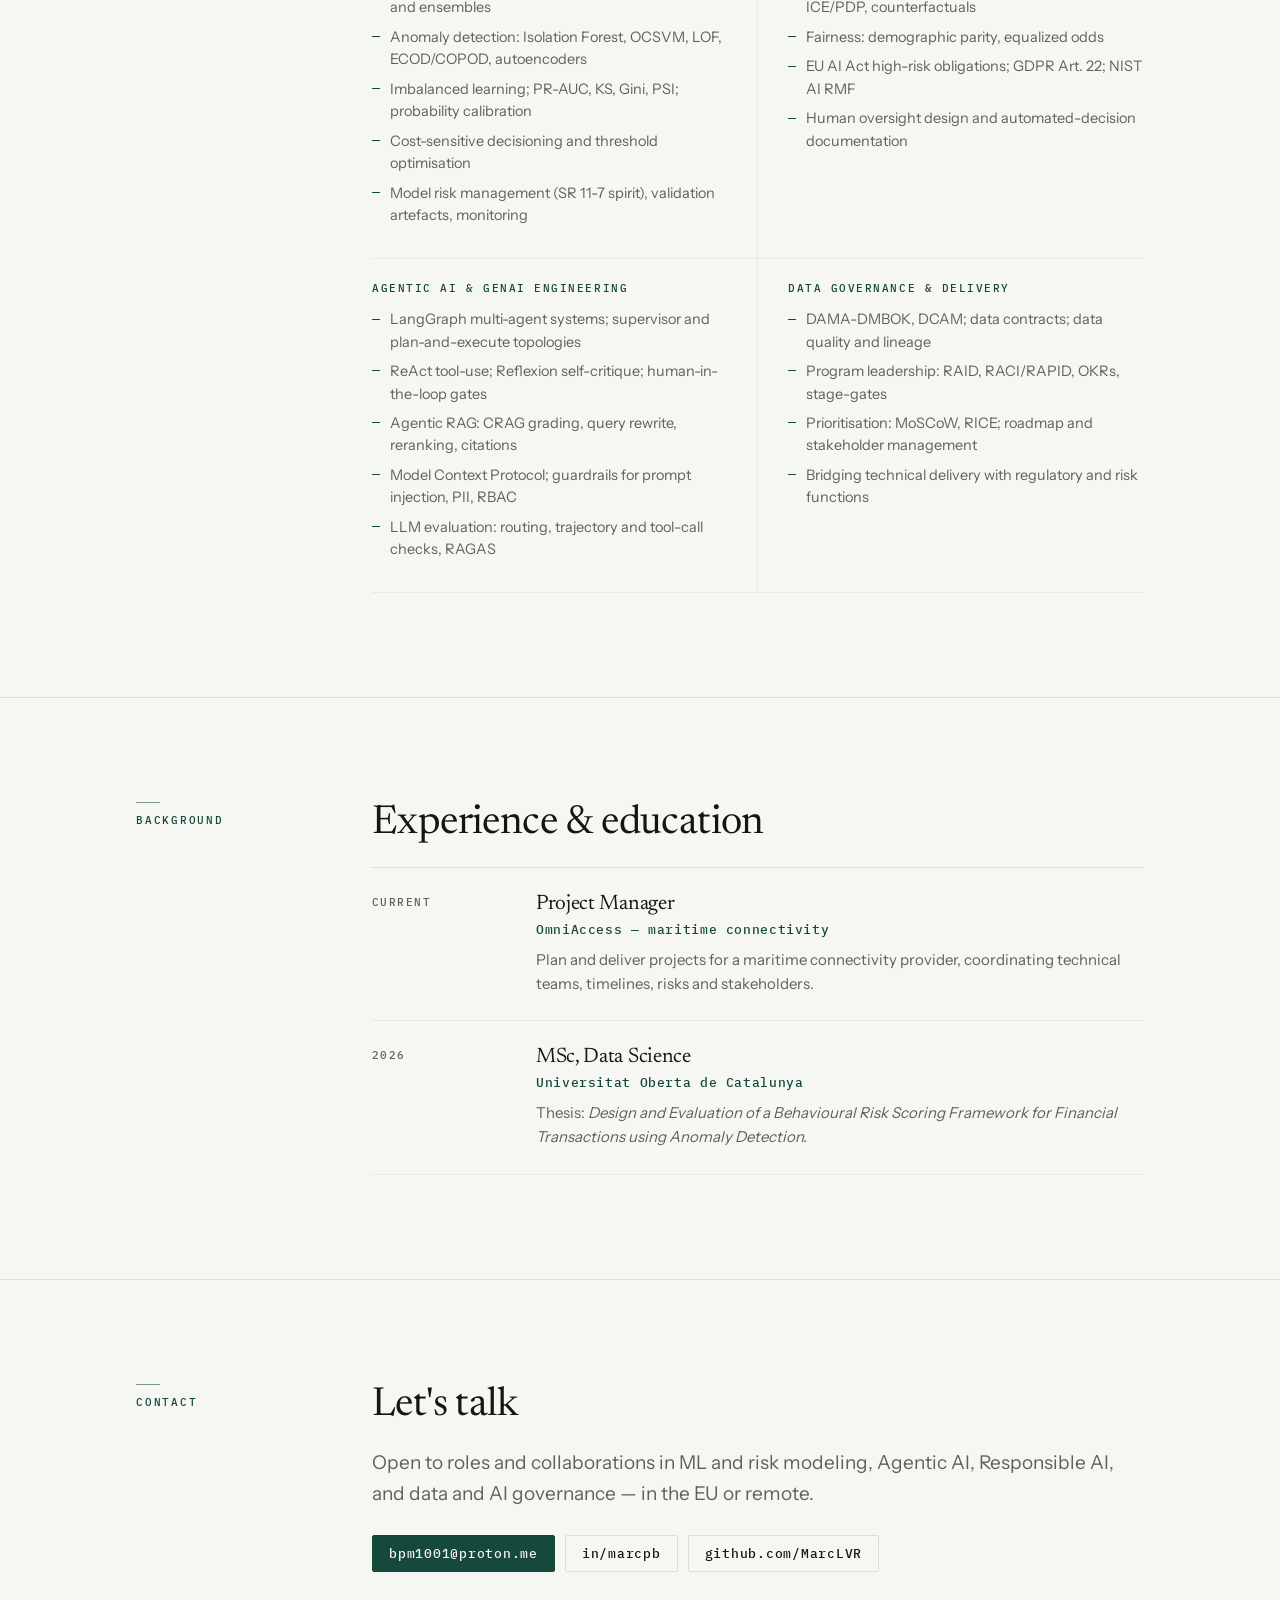
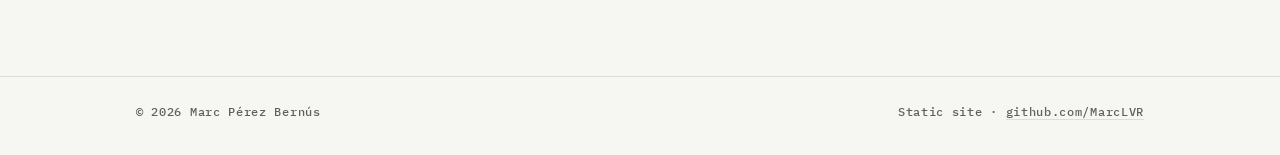
==== commit 7f1497d9: "Harden site security and self-host fonts - Self-host web fonts (Latin subsets) so visitors' browsers" ====
--- a/index.html
+++ b/index.html
@@ -3,6 +3,7 @@
 <head>
 <meta charset="utf-8" />
 <meta name="viewport" content="width=device-width, initial-scale=1" />
+<meta http-equiv="Content-Security-Policy" content="default-src 'self'; script-src 'self' 'unsafe-inline' https://cdnjs.cloudflare.com; style-src 'self' 'unsafe-inline' https://cdnjs.cloudflare.com; font-src 'self' https://cdnjs.cloudflare.com; img-src 'self' https://avatars.githubusercontent.com data:; connect-src 'none'; object-src 'none'; base-uri 'self'; form-action 'none'">
 <title>Marc Pérez Bernús · ML Risk Modeling · Agentic AI · Responsible AI</title>
 <meta name="description" content="Marc Pérez Bernús, Project Manager with an MSc in Data Science, moving into machine learning and AI governance. Hands-on projects in ML risk scoring (XGBoost, SHAP, calibration), Agentic AI (LangGraph, RAG, MCP) and Responsible AI (EU AI Act, GDPR)." />
 <meta name="author" content="Marc Pérez Bernús" />
@@ -18,9 +19,7 @@
 <meta name="twitter:card" content="summary" />
 <link rel="icon" href="https://avatars.githubusercontent.com/u/26000284?v=4" />
 
-<link rel="preconnect" href="https://fonts.googleapis.com" />
-<link rel="preconnect" href="https://fonts.gstatic.com" crossorigin />
-<link href="https://fonts.googleapis.com/css2?family=IBM+Plex+Mono:wght@400;500&family=Instrument+Sans:wght@400..700&family=Newsreader:opsz,wght@6..72,300..500&display=swap" rel="stylesheet" />
+<link rel="stylesheet" href="assets/fonts/fonts.css">
 
 <script type="application/ld+json">
 {
--- a/assets/fonts/fonts.css
+++ b/assets/fonts/fonts.css
@@ -0,0 +1,185 @@
+/* Self-hosted copies of Google Fonts (SIL Open Font License 1.1). Latin and Latin-Extended subsets only. */
+
+/* Bricolage Grotesque normal latin-ext */
+@font-face {
+  font-family: 'Bricolage Grotesque';
+  font-style: normal;
+  font-weight: 400 700;
+  font-stretch: 100%;
+  font-display: swap;
+  src: url(bricolage-grotesque-normal-latin-ext.woff2) format('woff2');
+  unicode-range: U+0100-02BA, U+02BD-02C5, U+02C7-02CC, U+02CE-02D7, U+02DD-02FF, U+0304, U+0308, U+0329, U+1D00-1DBF, U+1E00-1E9F, U+1EF2-1EFF, U+2020, U+20A0-20AB, U+20AD-20C4, U+2113, U+2C60-2C7F, U+A720-A7FF;
+}
+
+/* Bricolage Grotesque normal latin */
+@font-face {
+  font-family: 'Bricolage Grotesque';
+  font-style: normal;
+  font-weight: 400 700;
+  font-stretch: 100%;
+  font-display: swap;
+  src: url(bricolage-grotesque-normal-latin.woff2) format('woff2');
+  unicode-range: U+0000-00FF, U+0131, U+0152-0153, U+02BB-02BC, U+02C6, U+02DA, U+02DC, U+0304, U+0308, U+0329, U+2000-206F, U+20AC, U+2122, U+2191, U+2193, U+2212, U+2215, U+FEFF, U+FFFD;
+}
+
+/* IBM Plex Mono normal latin-ext */
+@font-face {
+  font-family: 'IBM Plex Mono';
+  font-style: normal;
+  font-weight: 400;
+  font-display: swap;
+  src: url(ibm-plex-mono-normal-latin-ext.woff2) format('woff2');
+  unicode-range: U+0100-02BA, U+02BD-02C5, U+02C7-02CC, U+02CE-02D7, U+02DD-02FF, U+0304, U+0308, U+0329, U+1D00-1DBF, U+1E00-1E9F, U+1EF2-1EFF, U+2020, U+20A0-20AB, U+20AD-20C4, U+2113, U+2C60-2C7F, U+A720-A7FF;
+}
+
+/* IBM Plex Mono normal latin */
+@font-face {
+  font-family: 'IBM Plex Mono';
+  font-style: normal;
+  font-weight: 400;
+  font-display: swap;
+  src: url(ibm-plex-mono-normal-latin.woff2) format('woff2');
+  unicode-range: U+0000-00FF, U+0131, U+0152-0153, U+02BB-02BC, U+02C6, U+02DA, U+02DC, U+0304, U+0308, U+0329, U+2000-206F, U+20AC, U+2122, U+2191, U+2193, U+2212, U+2215, U+FEFF, U+FFFD;
+}
+
+/* IBM Plex Mono normal latin-ext */
+@font-face {
+  font-family: 'IBM Plex Mono';
+  font-style: normal;
+  font-weight: 500;
+  font-display: swap;
+  src: url(ibm-plex-mono-normal-latin-ext.woff2) format('woff2');
+  unicode-range: U+0100-02BA, U+02BD-02C5, U+02C7-02CC, U+02CE-02D7, U+02DD-02FF, U+0304, U+0308, U+0329, U+1D00-1DBF, U+1E00-1E9F, U+1EF2-1EFF, U+2020, U+20A0-20AB, U+20AD-20C4, U+2113, U+2C60-2C7F, U+A720-A7FF;
+}
+
+/* IBM Plex Mono normal latin */
+@font-face {
+  font-family: 'IBM Plex Mono';
+  font-style: normal;
+  font-weight: 500;
+  font-display: swap;
+  src: url(ibm-plex-mono-normal-latin.woff2) format('woff2');
+  unicode-range: U+0000-00FF, U+0131, U+0152-0153, U+02BB-02BC, U+02C6, U+02DA, U+02DC, U+0304, U+0308, U+0329, U+2000-206F, U+20AC, U+2122, U+2191, U+2193, U+2212, U+2215, U+FEFF, U+FFFD;
+}
+
+/* Instrument Sans normal latin-ext */
+@font-face {
+  font-family: 'Instrument Sans';
+  font-style: normal;
+  font-weight: 400 700;
+  font-stretch: 100%;
+  font-display: swap;
+  src: url(instrument-sans-normal-latin-ext.woff2) format('woff2');
+  unicode-range: U+0100-02BA, U+02BD-02C5, U+02C7-02CC, U+02CE-02D7, U+02DD-02FF, U+0304, U+0308, U+0329, U+1D00-1DBF, U+1E00-1E9F, U+1EF2-1EFF, U+2020, U+20A0-20AB, U+20AD-20C4, U+2113, U+2C60-2C7F, U+A720-A7FF;
+}
+
+/* Instrument Sans normal latin */
+@font-face {
+  font-family: 'Instrument Sans';
+  font-style: normal;
+  font-weight: 400 700;
+  font-stretch: 100%;
+  font-display: swap;
+  src: url(instrument-sans-normal-latin.woff2) format('woff2');
+  unicode-range: U+0000-00FF, U+0131, U+0152-0153, U+02BB-02BC, U+02C6, U+02DA, U+02DC, U+0304, U+0308, U+0329, U+2000-206F, U+20AC, U+2122, U+2191, U+2193, U+2212, U+2215, U+FEFF, U+FFFD;
+}
+
+/* JetBrains Mono normal latin-ext */
+@font-face {
+  font-family: 'JetBrains Mono';
+  font-style: normal;
+  font-weight: 400;
+  font-display: swap;
+  src: url(jetbrains-mono-normal-latin-ext.woff2) format('woff2');
+  unicode-range: U+0100-02BA, U+02BD-02C5, U+02C7-02CC, U+02CE-02D7, U+02DD-02FF, U+0304, U+0308, U+0329, U+1D00-1DBF, U+1E00-1E9F, U+1EF2-1EFF, U+2020, U+20A0-20AB, U+20AD-20C4, U+2113, U+2C60-2C7F, U+A720-A7FF;
+}
+
+/* JetBrains Mono normal latin */
+@font-face {
+  font-family: 'JetBrains Mono';
+  font-style: normal;
+  font-weight: 400;
+  font-display: swap;
+  src: url(jetbrains-mono-normal-latin.woff2) format('woff2');
+  unicode-range: U+0000-00FF, U+0131, U+0152-0153, U+02BB-02BC, U+02C6, U+02DA, U+02DC, U+0304, U+0308, U+0329, U+2000-206F, U+20AC, U+2122, U+2191, U+2193, U+2212, U+2215, U+FEFF, U+FFFD;
+}
+
+/* JetBrains Mono normal latin-ext */
+@font-face {
+  font-family: 'JetBrains Mono';
+  font-style: normal;
+  font-weight: 500;
+  font-display: swap;
+  src: url(jetbrains-mono-normal-latin-ext.woff2) format('woff2');
+  unicode-range: U+0100-02BA, U+02BD-02C5, U+02C7-02CC, U+02CE-02D7, U+02DD-02FF, U+0304, U+0308, U+0329, U+1D00-1DBF, U+1E00-1E9F, U+1EF2-1EFF, U+2020, U+20A0-20AB, U+20AD-20C4, U+2113, U+2C60-2C7F, U+A720-A7FF;
+}
+
+/* JetBrains Mono normal latin */
+@font-face {
+  font-family: 'JetBrains Mono';
+  font-style: normal;
+  font-weight: 500;
+  font-display: swap;
+  src: url(jetbrains-mono-normal-latin.woff2) format('woff2');
+  unicode-range: U+0000-00FF, U+0131, U+0152-0153, U+02BB-02BC, U+02C6, U+02DA, U+02DC, U+0304, U+0308, U+0329, U+2000-206F, U+20AC, U+2122, U+2191, U+2193, U+2212, U+2215, U+FEFF, U+FFFD;
+}
+
+/* Newsreader normal latin-ext */
+@font-face {
+  font-family: 'Newsreader';
+  font-style: normal;
+  font-weight: 300 500;
+  font-display: swap;
+  src: url(newsreader-normal-latin-ext.woff2) format('woff2');
+  unicode-range: U+0100-02BA, U+02BD-02C5, U+02C7-02CC, U+02CE-02D7, U+02DD-02FF, U+0304, U+0308, U+0329, U+1D00-1DBF, U+1E00-1E9F, U+1EF2-1EFF, U+2020, U+20A0-20AB, U+20AD-20C4, U+2113, U+2C60-2C7F, U+A720-A7FF;
+}
+
+/* Newsreader normal latin */
+@font-face {
+  font-family: 'Newsreader';
+  font-style: normal;
+  font-weight: 300 500;
+  font-display: swap;
+  src: url(newsreader-normal-latin.woff2) format('woff2');
+  unicode-range: U+0000-00FF, U+0131, U+0152-0153, U+02BB-02BC, U+02C6, U+02DA, U+02DC, U+0304, U+0308, U+0329, U+2000-206F, U+20AC, U+2122, U+2191, U+2193, U+2212, U+2215, U+FEFF, U+FFFD;
+}
+
+/* Public Sans italic latin-ext */
+@font-face {
+  font-family: 'Public Sans';
+  font-style: italic;
+  font-weight: 400;
+  font-display: swap;
+  src: url(public-sans-italic-latin-ext.woff2) format('woff2');
+  unicode-range: U+0100-02BA, U+02BD-02C5, U+02C7-02CC, U+02CE-02D7, U+02DD-02FF, U+0304, U+0308, U+0329, U+1D00-1DBF, U+1E00-1E9F, U+1EF2-1EFF, U+2020, U+20A0-20AB, U+20AD-20C4, U+2113, U+2C60-2C7F, U+A720-A7FF;
+}
+
+/* Public Sans italic latin */
+@font-face {
+  font-family: 'Public Sans';
+  font-style: italic;
+  font-weight: 400;
+  font-display: swap;
+  src: url(public-sans-italic-latin.woff2) format('woff2');
+  unicode-range: U+0000-00FF, U+0131, U+0152-0153, U+02BB-02BC, U+02C6, U+02DA, U+02DC, U+0304, U+0308, U+0329, U+2000-206F, U+20AC, U+2122, U+2191, U+2193, U+2212, U+2215, U+FEFF, U+FFFD;
+}
+
+/* Public Sans normal latin-ext */
+@font-face {
+  font-family: 'Public Sans';
+  font-style: normal;
+  font-weight: 400 700;
+  font-display: swap;
+  src: url(public-sans-normal-latin-ext.woff2) format('woff2');
+  unicode-range: U+0100-02BA, U+02BD-02C5, U+02C7-02CC, U+02CE-02D7, U+02DD-02FF, U+0304, U+0308, U+0329, U+1D00-1DBF, U+1E00-1E9F, U+1EF2-1EFF, U+2020, U+20A0-20AB, U+20AD-20C4, U+2113, U+2C60-2C7F, U+A720-A7FF;
+}
+
+/* Public Sans normal latin */
+@font-face {
+  font-family: 'Public Sans';
+  font-style: normal;
+  font-weight: 400 700;
+  font-display: swap;
+  src: url(public-sans-normal-latin.woff2) format('woff2');
+  unicode-range: U+0000-00FF, U+0131, U+0152-0153, U+02BB-02BC, U+02C6, U+02DA, U+02DC, U+0304, U+0308, U+0329, U+2000-206F, U+20AC, U+2122, U+2191, U+2193, U+2212, U+2215, U+FEFF, U+FFFD;
+}
